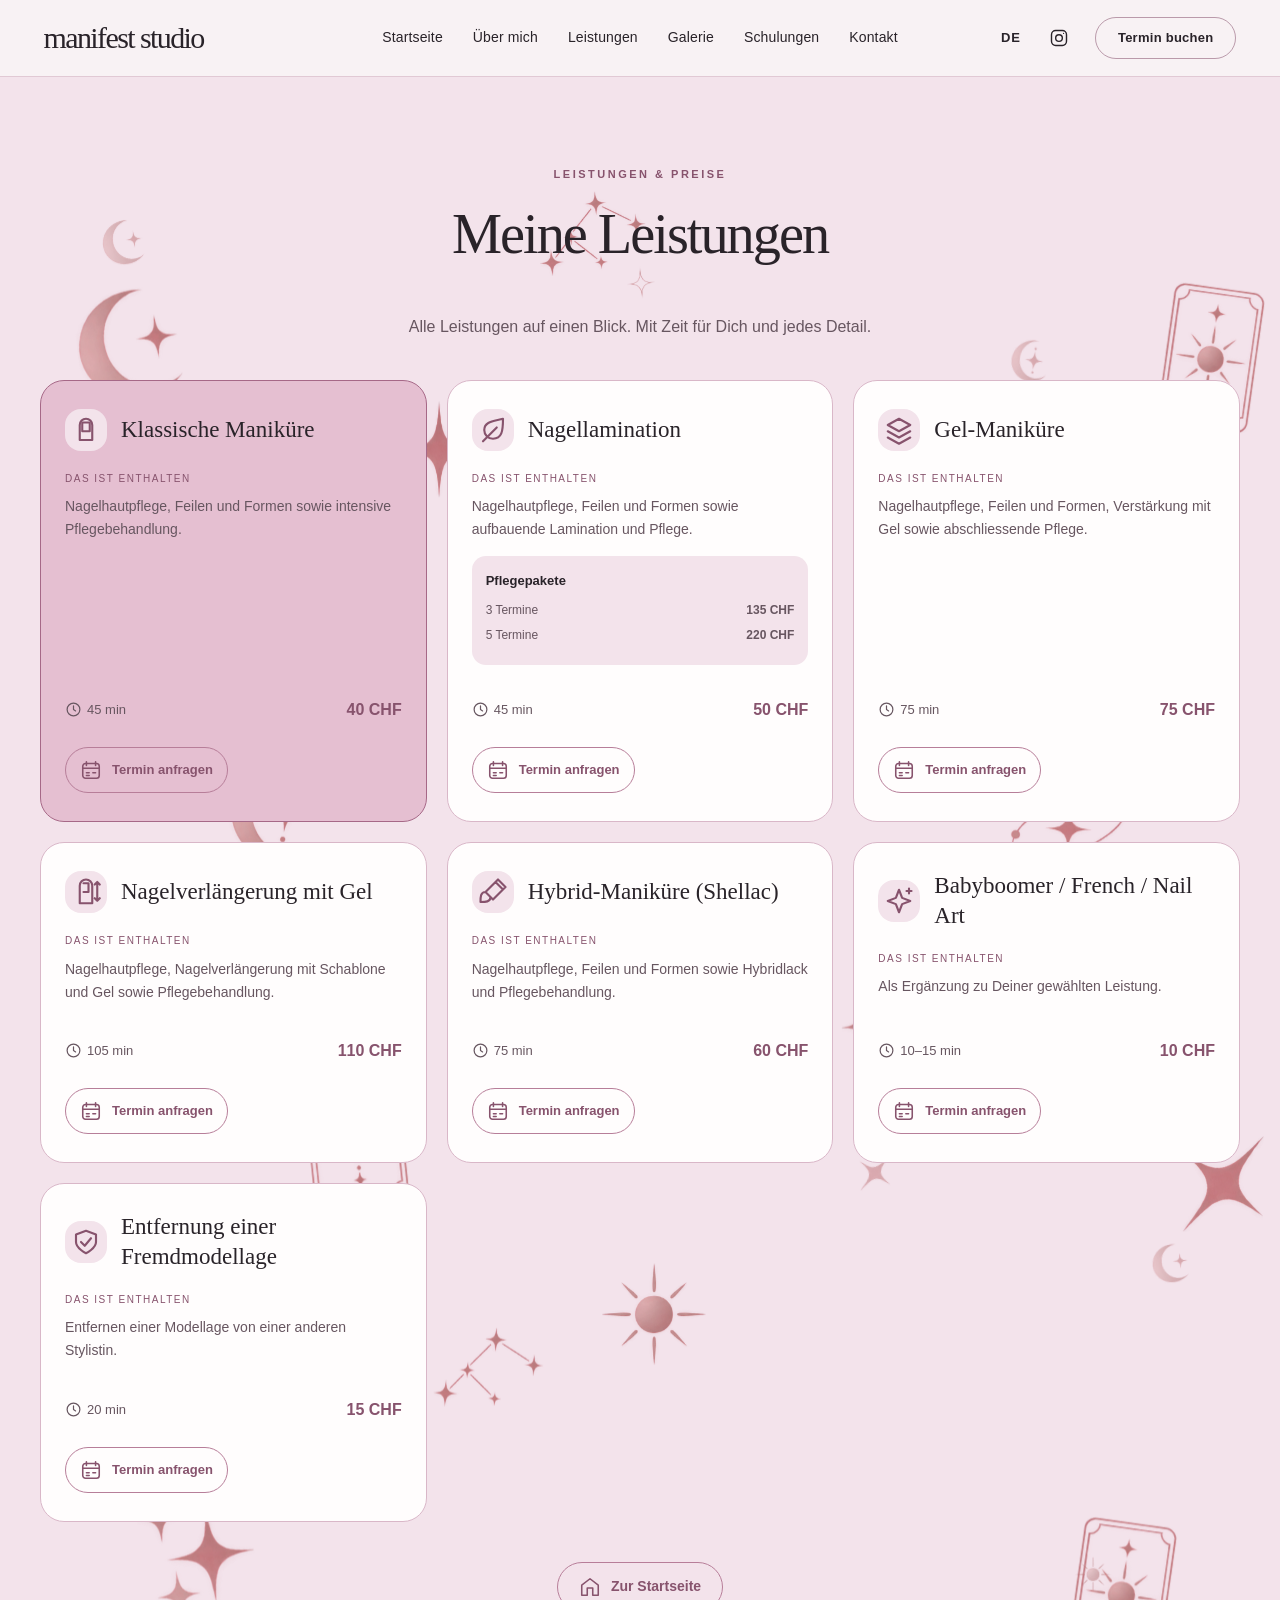
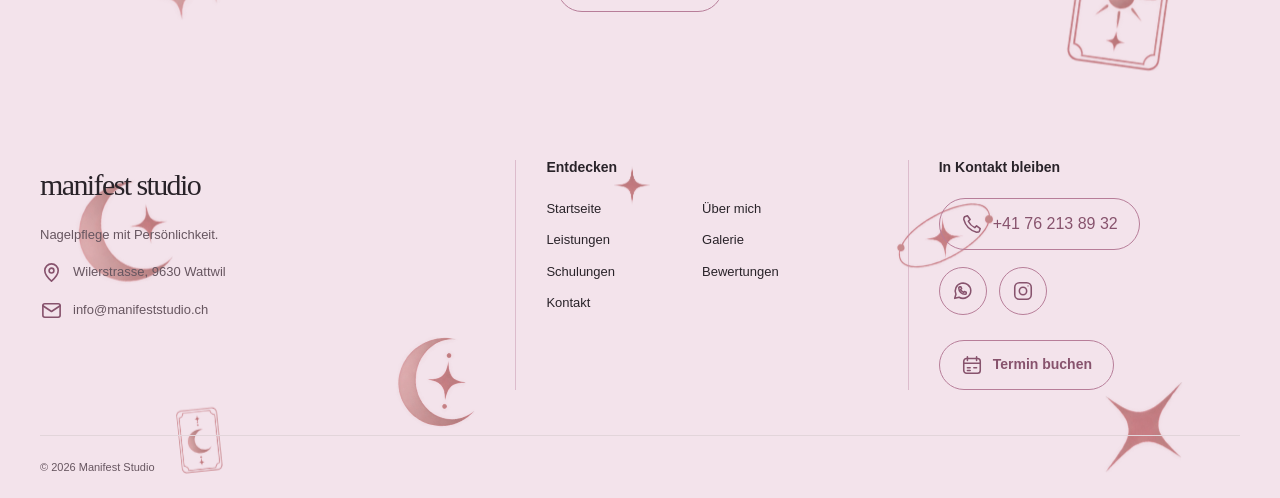
==== prices.html @ 4cd2bd15 "Add chat-style email button with dismissible bubble New round button under the call button opens a m" ====
<!doctype html>
<html lang="de">
  <head>
    <meta charset="utf-8" />
    <meta
      name="viewport"
      content="width=device-width, initial-scale=1"
    />
    <title>Manifest Studio — Nails</title>
    <meta
      name="description"
      content="Maniküre und Nagelpflege bei Karolina in Wattwil."
    />
    <link
      rel="icon"
      href="favicon.svg"
      type="image/svg+xml"
    />
    <link
      rel="stylesheet"
      href="style.css?v=20261013-1530"
    />
    <script
      src="translations.js?v=20261013-1530"
      defer
    ></script>
    <script
      src="studio-config.js"
      defer
    ></script>
    <script
      src="content.js?v=20261013-1530"
      defer
    ></script>
  </head>
  <body data-page="prices">
    <a
      class="skip"
      href="#main"
      data-t="skip"
    ></a>
    <header class="header">
      <div class="navbar">
        <a
          class="brand"
          href="index.html"
          aria-label="Manifest Studio"
          >manifest studio</a
        >
        <nav
          id="main-nav"
          class="main-nav"
          aria-label="Navigation"
        >
          <a
            href="index.html#home"
            data-t="navHome"
          ></a
          ><a
            href="index.html#about"
            data-t="navAbout"
          ></a
          ><a
            href="index.html#services"
            data-t="navServices"
          ></a
          ><a
            href="index.html#gallery"
            data-t="navGallery"
          ></a
          ><a
            href="index.html#training"
            data-t="navTraining"
          ></a
          ><a
            href="index.html#contact"
            data-t="navContact"
          ></a>
          <div class="mobile-nav-actions">
            <a
              class="action"
              href="https://www.instagram.com/manifest.studio.ch/"
              target="_blank"
              rel="noopener"
              ><svg
                class="icon"
                aria-hidden="true"
              >
                <use href="icons.svg#instagram"></use></svg
              ><span data-t="followInstagram"></span></a
            ><a
              class="action"
              href="index.html#contact"
              ><svg
                class="icon"
                aria-hidden="true"
              >
                <use href="icons.svg#calendar"></use></svg
              ><span data-t="book"></span
            ></a>
          </div>
        </nav>
        <div class="header-tools">
          <div class="language-picker">
            <button
              class="language-toggle icon-button"
              type="button"
              aria-label="Language"
              aria-expanded="false"
              aria-controls="language-options"
            >
              DE
            </button>
            <div
              class="language-options"
              id="language-options"
              hidden
            >
              <button
                type="button"
                data-lang="de"
                lang="de"
                aria-pressed="false"
              >
                Deutsch</button
              ><button
                type="button"
                data-lang="pl"
                lang="pl"
                aria-pressed="false"
              >
                Polski</button
              ><button
                type="button"
                data-lang="en"
                lang="en"
                aria-pressed="false"
              >
                English</button
              ><button
                type="button"
                data-lang="ru"
                lang="ru"
                aria-pressed="false"
              >
                Русский</button
              ><button
                type="button"
                data-lang="uk"
                lang="uk"
                aria-pressed="false"
              >
                Українська
              </button>
            </div>
          </div>
          <a
            class="action follow-header"
            href="https://www.instagram.com/manifest.studio.ch/"
            target="_blank"
            rel="noopener"
            data-label="followInstagram"
            ><svg
              class="icon"
              aria-hidden="true"
            >
              <use href="icons.svg#instagram"></use></svg
            ><span data-t="followInstagram"></span></a
          ><a
            class="action nav-book"
            href="index.html#contact"
            data-label="book"
            ><svg
              class="icon"
              aria-hidden="true"
            >
              <use href="icons.svg#calendar"></use></svg
            ><span data-t="book"></span></a
          ><button
            class="menu-toggle icon-button"
            type="button"
            aria-expanded="false"
            aria-controls="main-nav"
            data-label="menu"
          >
            <svg
              class="icon"
              aria-hidden="true"
            >
              <use href="icons.svg#menu"></use>
            </svg>
          </button>
        </div>
      </div>
    </header>
    <main id="main">
      <section class="section price-page">

        <div class="fx-layer site-fx price-global-fx" aria-hidden="true" data-parallax>
          <span class="fx" style="--x:8%;--y:8%;--w:46;--r:-7deg;--mx:8%;--my:8%;--mw:30;" data-speed=".03"><img src="images/fx/fx-05.png" width="308" height="340" alt="" loading="lazy" /></span>
          <span class="fx" style="--x:79%;--y:17%;--w:42;--r:8deg;--mx:79%;--my:17%;--mw:28;" data-speed="-.03"><img src="images/fx/fx-12.png" width="301" height="340" alt="" loading="lazy" /></span>
          <span class="fx" style="--x:22%;--y:30%;--w:34;--r:0deg;--mx:15%;--my:30%;--mw:24;" data-speed=".025"><img src="images/fx/fx-01.png" width="299" height="340" alt="" loading="lazy" /></span>
          <span class="fx" style="--x:88%;--y:42%;--w:48;--r:-8deg;--mx:82%;--my:42%;--mw:30;" data-speed="-.03"><img src="images/fx/fx-04.png" width="296" height="340" alt="" loading="lazy" /></span>
          <span class="fx" style="--x:11%;--y:55%;--w:78;--r:2deg;--mx:8%;--my:55%;--mw:42;" data-speed=".025"><img src="images/fx/fx-08.png" width="340" height="209" alt="" loading="lazy" /></span>
          <span class="fx" style="--x:67%;--y:67%;--w:38;--r:9deg;--mx:68%;--my:67%;--mw:26;" data-speed="-.025"><img src="images/fx/fx-02.png" width="284" height="340" alt="" loading="lazy" /></span>
          <span class="fx" style="--x:30%;--y:80%;--w:44;--r:-6deg;--mx:18%;--my:80%;--mw:28;" data-speed=".03"><img src="images/fx/fx-09.png" width="219" height="340" alt="" loading="lazy" /></span>
          <span class="fx" style="--x:84%;--y:92%;--w:40;--r:0deg;--mx:79%;--my:92%;--mw:27;" data-speed="-.03"><img src="images/fx/fx-06.png" width="340" height="335" alt="" loading="lazy" /></span>
          <span class="fx" style="--x:49%;--y:11%;--w:32;--r:-5deg;--mx:45%;--my:11%;--mw:23;" data-speed=".025"><img src="images/fx/fx-03.png" width="301" height="340" alt="" loading="lazy" /></span>
          <span class="fx" style="--x:14%;--y:23%;--w:42;--r:10deg;--mx:10%;--my:23%;--mw:28;" data-speed="-.026"><img src="images/fx/fx-10.png" width="220" height="340" alt="" loading="lazy" /></span>
          <span class="fx" style="--x:73%;--y:36%;--w:38;--r:0deg;--mx:74%;--my:36%;--mw:26;" data-speed=".028"><img src="images/fx/fx-01.png" width="299" height="340" alt="" loading="lazy" /></span>
          <span class="fx" style="--x:48%;--y:21%;--w:34;--r:7deg;--mx:45%;--my:21%;--mw:24;" data-speed=".04"><img src="images/fx/fx-03.png" width="301" height="340" alt="" loading="lazy" /></span>
          <span class="fx" style="--x:6%;--y:34%;--w:44;--r:-8deg;--mx:7%;--my:34%;--mw:28;" data-speed="-.043"><img src="images/fx/fx-09.png" width="219" height="340" alt="" loading="lazy" /></span>
          <span class="fx" style="--x:58%;--y:49%;--w:38;--r:10deg;--mx:57%;--my:49%;--mw:26;" data-speed=".042"><img src="images/fx/fx-02.png" width="284" height="340" alt="" loading="lazy" /></span>
          <span class="fx" style="--x:90%;--y:73%;--w:40;--r:-5deg;--mx:81%;--my:73%;--mw:27;" data-speed="-.041"><img src="images/fx/fx-05.png" width="308" height="340" alt="" loading="lazy" /></span>
          <span class="fx fx-large" style="--x:6%;--y:12%;--w:106;--r:-7deg;--mx:6%;--my:12%;--mw:66;" data-speed=".04"><img src="images/fx/fx-05.png" width="308" height="340" alt="" loading="lazy" /></span>
          <span class="fx fx-large" style="--x:78%;--y:24%;--w:118;--r:5deg;--mx:76%;--my:24%;--mw:72;" data-speed="-.04"><img src="images/fx/fx-08.png" width="340" height="209" alt="" loading="lazy" /></span>
          <span class="fx fx-large" style="--x:18%;--y:41%;--w:96;--r:9deg;--mx:15%;--my:41%;--mw:60;" data-speed=".038"><img src="images/fx/fx-12.png" width="301" height="340" alt="" loading="lazy" /></span>
          <span class="fx fx-large" style="--x:66%;--y:58%;--w:104;--r:-6deg;--mx:64%;--my:58%;--mw:64;" data-speed="-.042"><img src="images/fx/fx-04.png" width="296" height="340" alt="" loading="lazy" /></span>
          <span class="fx fx-large" style="--x:34%;--y:76%;--w:112;--r:3deg;--mx:30%;--my:76%;--mw:68;" data-speed=".04"><img src="images/fx/fx-07.png" width="340" height="256" alt="" loading="lazy" /></span>
          <span class="fx fx-large" style="--x:84%;--y:90%;--w:98;--r:8deg;--mx:78%;--my:90%;--mw:60;" data-speed="-.038"><img src="images/fx/fx-10.png" width="220" height="340" alt="" loading="lazy" /></span>

          <span class="fx fx-large" style="--x:42%;--y:6%;--w:112;--r:-4deg;--mx:40%;--my:6%;--mw:68;" data-speed=".041"><img src="images/fx/fx-07.png" width="340" height="256" alt="" loading="lazy" /></span>
          <span class="fx fx-large" style="--x:91%;--y:14%;--w:96;--r:8deg;--mx:82%;--my:14%;--mw:58;" data-speed="-.039"><img src="images/fx/fx-10.png" width="220" height="340" alt="" loading="lazy" /></span>
          <span class="fx fx-large" style="--x:31%;--y:19%;--w:88;--r:0deg;--mx:26%;--my:19%;--mw:54;" data-speed=".037"><img src="images/fx/fx-01.png" width="299" height="340" alt="" loading="lazy" /></span>
          <span class="fx fx-large" style="--x:8%;--y:27%;--w:116;--r:-9deg;--mx:7%;--my:27%;--mw:70;" data-speed="-.043"><img src="images/fx/fx-12.png" width="301" height="340" alt="" loading="lazy" /></span>
          <span class="fx fx-large" style="--x:53%;--y:33%;--w:102;--r:7deg;--mx:50%;--my:33%;--mw:62;" data-speed=".04"><img src="images/fx/fx-05.png" width="308" height="340" alt="" loading="lazy" /></span>
          <span class="fx fx-large" style="--x:79%;--y:45%;--w:124;--r:2deg;--mx:75%;--my:45%;--mw:74;" data-speed="-.038"><img src="images/fx/fx-08.png" width="340" height="209" alt="" loading="lazy" /></span>
          <span class="fx fx-large" style="--x:24%;--y:59%;--w:100;--r:-6deg;--mx:20%;--my:59%;--mw:60;" data-speed=".042"><img src="images/fx/fx-09.png" width="219" height="340" alt="" loading="lazy" /></span>
          <span class="fx fx-large" style="--x:92%;--y:66%;--w:94;--r:10deg;--mx:82%;--my:66%;--mw:58;" data-speed="-.041"><img src="images/fx/fx-02.png" width="284" height="340" alt="" loading="lazy" /></span>
          <span class="fx fx-large" style="--x:47%;--y:72%;--w:108;--r:0deg;--mx:44%;--my:72%;--mw:64;" data-speed=".039"><img src="images/fx/fx-06.png" width="340" height="335" alt="" loading="lazy" /></span>
          <span class="fx fx-large" style="--x:11%;--y:88%;--w:118;--r:-7deg;--mx:9%;--my:88%;--mw:70;" data-speed="-.04"><img src="images/fx/fx-04.png" width="296" height="340" alt="" loading="lazy" /></span>
        </div>
        <div class="section-heading">
          <p
            class="eyebrow"
            data-t="servicesLabel"
          ></p>
          <h1 data-t="servicesTitle"></h1>
          <p data-t="pricesIntro"></p>
        </div>
        <div class="service-grid detailed">
          <article
            class="service-card featured"
            id="classic"
          >
            <div class="card-heading">
              <span class="icon-badge"
                ><svg
                  class="icon"
                  aria-hidden="true"
                  focusable="false"
                >
                  <use href="icons.svg#nail"></use></svg
              ></span>
              <h3 data-t="classicName"></h3>
            </div>
            <p
              class="detail-label"
              data-t="included"
            ></p>
            <p
              class="service-description"
              data-t="classicDesc"
            ></p>
            <div class="service-meta">
              <span
                ><svg
                  class="icon"
                  aria-hidden="true"
                  focusable="false"
                >
                  <use href="icons.svg#clock"></use></svg
                >45 min</span
              ><strong>40 CHF</strong>
            </div>
            <button
              type="button"
              class="action card-action"
              data-book
            >
              <svg
                class="icon"
                aria-hidden="true"
                focusable="false"
              >
                <use href="icons.svg#calendar"></use></svg
              ><span data-t="serviceBook"></span>
            </button>
          </article>
          <article
            class="service-card"
            id="lamination"
          >
            <div class="card-heading">
              <span class="icon-badge"
                ><svg
                  class="icon"
                  aria-hidden="true"
                  focusable="false"
                >
                  <use href="icons.svg#leaf"></use></svg
              ></span>
              <h3 data-t="laminationName"></h3>
            </div>
            <p
              class="detail-label"
              data-t="included"
            ></p>
            <p
              class="service-description"
              data-t="laminationDesc"
            ></p>
            <div class="packages">
              <h4 data-t="packages"></h4>
              <p><span data-t="pack3"></span><strong>135 CHF</strong></p>
              <p><span data-t="pack5"></span><strong>220 CHF</strong></p>
            </div>
            <div class="service-meta">
              <span
                ><svg
                  class="icon"
                  aria-hidden="true"
                  focusable="false"
                >
                  <use href="icons.svg#clock"></use></svg
                >45 min</span
              ><strong>50 CHF</strong>
            </div>
            <button
              type="button"
              class="action card-action"
              data-book
            >
              <svg
                class="icon"
                aria-hidden="true"
                focusable="false"
              >
                <use href="icons.svg#calendar"></use></svg
              ><span data-t="serviceBook"></span>
            </button>
          </article>
          <article
            class="service-card"
            id="gel"
          >
            <div class="card-heading">
              <span class="icon-badge"
                ><svg
                  class="icon"
                  aria-hidden="true"
                  focusable="false"
                >
                  <use href="icons.svg#layers"></use></svg
              ></span>
              <h3 data-t="gelName"></h3>
            </div>
            <p
              class="detail-label"
              data-t="included"
            ></p>
            <p
              class="service-description"
              data-t="gelDesc"
            ></p>
            <div class="service-meta">
              <span
                ><svg
                  class="icon"
                  aria-hidden="true"
                  focusable="false"
                >
                  <use href="icons.svg#clock"></use></svg
                >75 min</span
              ><strong>75 CHF</strong>
            </div>
            <button
              type="button"
              class="action card-action"
              data-book
            >
              <svg
                class="icon"
                aria-hidden="true"
                focusable="false"
              >
                <use href="icons.svg#calendar"></use></svg
              ><span data-t="serviceBook"></span>
            </button>
          </article>
          <article
            class="service-card"
            id="extensions"
          >
            <div class="card-heading">
              <span class="icon-badge"
                ><svg
                  class="icon"
                  aria-hidden="true"
                  focusable="false"
                >
                  <use href="icons.svg#length"></use></svg
              ></span>
              <h3 data-t="extensionsName"></h3>
            </div>
            <p
              class="detail-label"
              data-t="included"
            ></p>
            <p
              class="service-description"
              data-t="extensionsDesc"
            ></p>
            <div class="service-meta">
              <span
                ><svg
                  class="icon"
                  aria-hidden="true"
                  focusable="false"
                >
                  <use href="icons.svg#clock"></use></svg
                >105 min</span
              ><strong>110 CHF</strong>
            </div>
            <button
              type="button"
              class="action card-action"
              data-book
            >
              <svg
                class="icon"
                aria-hidden="true"
                focusable="false"
              >
                <use href="icons.svg#calendar"></use></svg
              ><span data-t="serviceBook"></span>
            </button>
          </article>
          <article
            class="service-card"
            id="hybrid"
          >
            <div class="card-heading">
              <span class="icon-badge"
                ><svg
                  class="icon"
                  aria-hidden="true"
                  focusable="false"
                >
                  <use href="icons.svg#brush"></use></svg
              ></span>
              <h3 data-t="hybridName"></h3>
            </div>
            <p
              class="detail-label"
              data-t="included"
            ></p>
            <p
              class="service-description"
              data-t="hybridDesc"
            ></p>
            <div class="service-meta">
              <span
                ><svg
                  class="icon"
                  aria-hidden="true"
                  focusable="false"
                >
                  <use href="icons.svg#clock"></use></svg
                >75 min</span
              ><strong>60 CHF</strong>
            </div>
            <button
              type="button"
              class="action card-action"
              data-book
            >
              <svg
                class="icon"
                aria-hidden="true"
                focusable="false"
              >
                <use href="icons.svg#calendar"></use></svg
              ><span data-t="serviceBook"></span>
            </button>
          </article>
          <article
            class="service-card"
            id="art"
          >
            <div class="card-heading">
              <span class="icon-badge"
                ><svg
                  class="icon"
                  aria-hidden="true"
                  focusable="false"
                >
                  <use href="icons.svg#sparkles"></use></svg
              ></span>
              <h3 data-t="artName"></h3>
            </div>
            <p
              class="detail-label"
              data-t="included"
            ></p>
            <p
              class="service-description"
              data-t="artDesc"
            ></p>
            <div class="service-meta">
              <span
                ><svg
                  class="icon"
                  aria-hidden="true"
                  focusable="false"
                >
                  <use href="icons.svg#clock"></use></svg
                >10–15 min</span
              ><strong>10 CHF</strong>
            </div>
            <button
              type="button"
              class="action card-action"
              data-book
            >
              <svg
                class="icon"
                aria-hidden="true"
                focusable="false"
              >
                <use href="icons.svg#calendar"></use></svg
              ><span data-t="serviceBook"></span>
            </button>
          </article>
          <article
            class="service-card"
            id="removal"
          >
            <div class="card-heading">
              <span class="icon-badge"
                ><svg
                  class="icon"
                  aria-hidden="true"
                  focusable="false"
                >
                  <use href="icons.svg#shield"></use></svg
              ></span>
              <h3 data-t="removalName"></h3>
            </div>
            <p
              class="detail-label"
              data-t="included"
            ></p>
            <p
              class="service-description"
              data-t="removalDesc"
            ></p>
            <div class="service-meta">
              <span
                ><svg
                  class="icon"
                  aria-hidden="true"
                  focusable="false"
                >
                  <use href="icons.svg#clock"></use></svg
                >20 min</span
              ><strong>15 CHF</strong>
            </div>
            <button
              type="button"
              class="action card-action"
              data-book
            >
              <svg
                class="icon"
                aria-hidden="true"
                focusable="false"
              >
                <use href="icons.svg#calendar"></use></svg
              ><span data-t="serviceBook"></span>
            </button>
          </article>
        </div>
        <div class="section-action">
          <a
            href="index.html"
            class="action"
            ><svg
              class="icon"
              aria-hidden="true"
              focusable="false"
            >
              <use href="icons.svg#home"></use></svg
            ><span data-t="backHome"></span
          ></a>
        </div>
      </section>
    </main>
    <footer class="footer">

      <div class="fx-layer footer-global-fx" aria-hidden="true" data-parallax>
        <span class="fx fx-large" style="--x:6%;--y:18%;--w:104;--r:-8deg;--mx:7%;--my:18%;--mw:62;" data-speed=".038"><img src="images/fx/fx-05.png" width="308" height="340" alt="" loading="lazy" /></span>
        <span class="fx fx-large" style="--x:31%;--y:62%;--w:90;--r:5deg;--mx:28%;--my:62%;--mw:56;" data-speed="-.04"><img src="images/fx/fx-12.png" width="301" height="340" alt="" loading="lazy" /></span>
        <span class="fx fx-large" style="--x:70%;--y:24%;--w:112;--r:-5deg;--mx:68%;--my:24%;--mw:68;" data-speed=".041"><img src="images/fx/fx-08.png" width="340" height="209" alt="" loading="lazy" /></span>
        <span class="fx fx-large" style="--x:86%;--y:72%;--w:96;--r:10deg;--mx:78%;--my:72%;--mw:58;" data-speed="-.039"><img src="images/fx/fx-02.png" width="284" height="340" alt="" loading="lazy" /></span>
        <span class="fx" style="--x:48%;--y:14%;--w:40;--r:0deg;--mx:46%;--my:14%;--mw:28;" data-speed=".036"><img src="images/fx/fx-01.png" width="299" height="340" alt="" loading="lazy" /></span>
        <span class="fx" style="--x:14%;--y:80%;--w:46;--r:-6deg;--mx:12%;--my:80%;--mw:30;" data-speed="-.037"><img src="images/fx/fx-09.png" width="219" height="340" alt="" loading="lazy" /></span>
      </div>
      <div class="footer-grid">
        <div class="footer-brand-block">
          <a
            class="brand"
            href="index.html"
            >manifest studio</a
          >
          <p data-t="footerNote"></p>
          <p class="footer-address">
            <svg
              class="icon"
              aria-hidden="true"
              focusable="false"
            >
              <use href="icons.svg#pin"></use></svg
            >Wilerstrasse, 9630 Wattwil
          </p>
          <p class="footer-address footer-email">
            <svg
              class="icon"
              aria-hidden="true"
              focusable="false"
            >
              <use href="icons.svg#mail"></use></svg
            ><a href="mailto:info@manifeststudio.ch">info@manifeststudio.ch</a>
          </p>
        </div>
        <div>
          <h2 data-t="footerNav"></h2>
          <nav
            class="footer-nav"
            aria-label="Footer"
          >
            <a
              href="index.html#home"
              data-t="navHome"
            ></a
            ><a
              href="index.html#about"
              data-t="navAbout"
            ></a
            ><a
              href="index.html#services"
              data-t="navServices"
            ></a
            ><a
              href="index.html#gallery"
              data-t="navGallery"
            ></a
            ><a
              href="index.html#training"
              data-t="navTraining"
            ></a
            ><a
              href="index.html#reviews"
              data-t="reviewsTitle"
            ></a
            ><a
              href="index.html#contact"
              data-t="navContact"
            ></a>
          </nav>
        </div>
        <div class="footer-connect">
          <h2 data-t="footerSocial"></h2>
          <span class="action phone-display"
            ><svg
              class="icon"
              aria-hidden="true"
              focusable="false"
            >
              <use href="icons.svg#phone"></use></svg
            ><span>+41 76 213 89 32</span></span
          >
          <div class="social-links">
            <a
              class="icon-button"
              href="https://wa.me/41762138932"
              target="_blank"
              rel="noopener"
              aria-label="WhatsApp"
              ><svg
                class="icon"
                aria-hidden="true"
                focusable="false"
              >
                <use href="icons.svg#whatsapp"></use></svg></a
            ><a
              class="icon-button"
              href="https://www.instagram.com/manifest.studio.ch/"
              target="_blank"
              rel="noopener"
              aria-label="Instagram"
              ><svg
                class="icon"
                aria-hidden="true"
                focusable="false"
              >
                <use href="icons.svg#instagram"></use></svg
            ></a>
          </div>
          <button
            type="button"
            class="action"
            data-book
          >
            <svg
              class="icon"
              aria-hidden="true"
              focusable="false"
            >
              <use href="icons.svg#calendar"></use></svg
            ><span data-t="book"></span>
          </button>
        </div>
      </div>
      <div class="footer-bottom">© <span id="year"></span> Manifest Studio</div>
    </footer>
    <div class="scroll-tools">
      <div class="scroll-tools-row">
        <div class="scroll-progress" aria-hidden="true"><span class="scroll-progress-fill"></span></div>
        <button class="to-top" type="button" data-label="toTop">
          <svg viewBox="0 0 24 24" aria-hidden="true" focusable="false"><path d="M12 19V5M5 12l7-7 7 7" /></svg>
        </button>
      </div>
      <a class="call-cta" href="tel:+41762138932" data-label="callNow">
        <svg viewBox="0 0 24 24" aria-hidden="true" focusable="false"><path d="M22 16.92v3a2 2 0 0 1-2.18 2 19.79 19.79 0 0 1-8.63-3.07 19.5 19.5 0 0 1-6-6 19.79 19.79 0 0 1-3.07-8.67A2 2 0 0 1 4.11 2h3a2 2 0 0 1 2 1.72 12.84 12.84 0 0 0 .7 2.81 2 2 0 0 1-.45 2.11L8.09 9.91a16 16 0 0 0 6 6l1.27-1.27a2 2 0 0 1 2.11-.45 12.84 12.84 0 0 0 2.81.7A2 2 0 0 1 22 16.92z" /></svg>
      </a>
      <div class="chat-cta">
        <div class="chat-bubble" id="chat-bubble">
          <a class="chat-bubble-text" href="mailto:info@manifeststudio.ch" data-t="chatHelp"></a>
          <button class="chat-bubble-close" type="button" data-label="close">
            <svg viewBox="0 0 24 24" aria-hidden="true" focusable="false"><path d="M6 6l12 12M18 6 6 18" /></svg>
          </button>
        </div>
        <a class="call-cta" href="mailto:info@manifeststudio.ch" data-label="chatLabel">
          <svg viewBox="0 0 24 24" aria-hidden="true" focusable="false"><path d="M20 15a3 3 0 0 1-3 3H9l-5 3V6a3 3 0 0 1 3-3h10a3 3 0 0 1 3 3Z" /><path d="M8 8h8M8 12h5" /></svg>
        </a>
      </div>
    </div>
    <dialog
      class="booking-dialog"
      id="booking-dialog"
      aria-labelledby="booking-title"
      aria-describedby="booking-description"
    >
      <button
        class="icon-button dialog-close"
        type="button"
        data-close
        data-label="close"
      >
        <svg
          class="icon"
          aria-hidden="true"
          focusable="false"
        >
          <use href="icons.svg#close"></use>
        </svg></button
      ><span class="icon-badge"
        ><svg
          class="icon"
          aria-hidden="true"
          focusable="false"
        >
          <use href="icons.svg#calendar"></use></svg
      ></span>
      <h2
        id="booking-title"
        data-t="dialogTitle"
      ></h2>
      <p
        id="booking-description"
        data-t="dialogText"
      ></p>
      <div class="booking-options">
        <a
          href="https://wa.me/41762138932"
          class="action"
          target="_blank"
          rel="noopener"
          ><svg
            class="icon"
            aria-hidden="true"
            focusable="false"
          >
            <use href="icons.svg#whatsapp"></use></svg
          ><span data-t="whatsapp"></span></a
        ><a
          href="sms:+41762138932"
          class="action"
          ><svg
            class="icon"
            aria-hidden="true"
            focusable="false"
          >
            <use href="icons.svg#message"></use></svg
          ><span data-t="sms"></span></a
        ><a
          href="tel:+41762138932"
          class="action"
          ><svg
            class="icon"
            aria-hidden="true"
            focusable="false"
          >
            <use href="icons.svg#phone"></use></svg
          ><span data-t="call"></span
        ></a>
      </div>
    </dialog>
  </body>
</html>
---- style.css ----
/* Palette and shared typography */
:root {
  --pink: #f3e3eb;
  --pink-deep: #d3a2b8;
  --pink-dark: #87536d;
  --pink-hover: #dfb9ca;
  --white: #fffdfd;
  --green: #aec783;
  --green-light: #e8efdd;
  --green-dark: #3e5536;
  --ink: #292329;
  --muted: #675660;
  --line: #d9b7c8;
  --radius: 24px;
}
* {
  box-sizing: border-box;
}
html {
  scroll-behavior: smooth;
  scroll-padding-top: var(--header-height, 180px);
}
body {
  margin: 0;
  background: var(--white);
  color: var(--ink);
  font-family: Arial, Helvetica, sans-serif;
  line-height: 1.65;
}
a {
  color: inherit;
  text-decoration: none;
}
button {
  font: inherit;
  cursor: pointer;
}
img {
  display: block;
  width: 100%;
  object-fit: cover;
}
h1,
h2,
h3,
p {
  margin-top: 0;
}
h1,
h2 {
  font-family: Georgia, serif;
  font-weight: 400;
  line-height: 1.13;
}
h1 {
  font-size: clamp(38px, 4.4vw, 68px);
  letter-spacing: -2px;
}
h2 {
  font-size: clamp(34px, 3.3vw, 48px);
  letter-spacing: -1.3px;
}
h3 {
  font-size: 20px;
  line-height: 1.3;
}
p {
  color: var(--muted);
}
.icon {
  width: 23px;
  height: 23px;
  flex: 0 0 23px;
  fill: none;
  stroke: currentColor;
  stroke-width: 1.7;
  stroke-linecap: round;
  stroke-linejoin: round;
}
:focus-visible {
  outline: 3px solid var(--pink-dark);
  outline-offset: 5px;
}
.skip {
  position: fixed;
  top: -100px;
  left: 20px;
  z-index: 20;
  background: white;
  padding: 12px;
}
.skip:focus {
  top: 10px;
}
.footer-nav a:hover {
  color: var(--pink-dark);
  text-decoration: underline;
  text-underline-offset: 6px;
}
/* Shared interactive controls */
.action,
.icon-button {
  display: inline-flex;
  align-items: center;
  justify-content: center;
  gap: 10px;
  border: 1px solid #b77e99;
  border-radius: 999px;
  padding: 13px 21px;
  background: transparent;
  color: var(--pink-dark);
  font-weight: 600;
  font-size: 14px;
  line-height: 1.5;
  vertical-align: middle;
  transition:
    transform 0.2s,
    background 0.2s;
}
.action:hover,
.icon-button:hover {
  transform: scale(1.025);
  background: #fff8fb;
}
.action:active,
.icon-button:active {
  transform: scale(0.99);
}
.action.secondary,
.follow-header {
  background: transparent;
  border-color: #b77e99;
}
.action.secondary:hover,
.follow-header:hover {
  background: #f8edf2;
}
.icon-button {
  width: 48px;
  height: 48px;
  padding: 0;
}
.phone-link {
  display: inline-flex;
  align-items: center;
  gap: 10px;
  font-family: Arial, Helvetica, sans-serif;
  font-size: 17px;
  font-weight: 500;
  letter-spacing: 0.2px;
  border-radius: 10px;
  padding: 7px 9px;
  margin-left: -9px;
  transition:
    background 0.2s,
    color 0.2s,
    box-shadow 0.2s;
}
.phone-link .icon {
  color: var(--pink-dark);
}
.phone-link:hover {
  color: var(--pink-dark);
}
.action .icon,
.icon-button .icon,
.phone-link .icon,
.icon-badge .icon,
.location-tag .icon,
.footer-address .icon {
  color: var(--pink-dark);
}
.action > span {
  display: block;
  line-height: 1.5;
}
.action .icon,
.icon-button .icon {
  width: 22px;
  height: 22px;
  flex-basis: 22px;
}
.icon-badge .icon {
  width: 30px;
  height: 30px;
  flex-basis: 30px;
}
/* Main page sections */
.section {
  padding: 88px max(40px, calc((100vw - 1240px) / 2));
}
.section-heading {
  text-align: center;
  max-width: 740px;
  margin: 0 auto 40px;
}
.section-heading h2 {
  margin-bottom: 20px;
}
.eyebrow {
  color: var(--pink-dark);
  font-size: 11px;
  font-weight: 600;
  text-transform: uppercase;
  letter-spacing: 2.5px;
  margin-bottom: 20px;
}
.section-action {
  text-align: center;
  margin-top: 40px;
}
.icon-badge {
  width: 52px;
  height: 52px;
  display: inline-flex;
  align-items: center;
  justify-content: center;
  background: var(--pink);
  color: var(--pink-dark);
  border-radius: 16px;
  margin-bottom: 22px;
}
.hero {
  padding: 46px max(24px, calc((100vw - 1240px) / 2)) 62px;
  display: grid;
  grid-template-columns: 1fr 1fr;
  gap: 7%;
  align-items: center;
  background: var(--pink);
}
.hero-photo {
  position: relative;
}
.hero-photo img {
  height: auto;
  aspect-ratio: 1;
  border-radius: 20px;
  object-position: center;
}
.photo-stamp {
  position: absolute;
  bottom: 20px;
  right: 20px;
  padding: 12px 22px;
  background: #fffefde8;
  border-radius: 4px;
  color: var(--ink);
  font-family: Georgia, serif;
  font-size: clamp(20px, 2.3vw, 34px);
  letter-spacing: -1.5px;
}
.hero-copy h1 em {
  display: block;
  font-weight: 400;
  color: var(--pink-dark);
  margin-top: 15px;
  font-size: 0.7em;
}
.hero-description {
  max-width: 430px;
  font-size: 17px;
}
.location-tag {
  display: flex;
  align-items: center;
  gap: 8px;
  color: var(--pink-dark);
}
.hero .action {
  margin-top: 14px;
}
.about {
  display: grid;
  grid-template-columns: 0.85fr 1.15fr;
  gap: 80px;
  align-items: center;
  background: var(--pink);
}
.owner-photo img {
  height: 580px;
  border-radius: var(--radius);
  object-position: center 35%;
}
.owner-copy p {
  font-size: 15px;
}
.signature {
  font-family: Georgia, serif;
  font-style: italic;
  color: var(--pink-dark);
  font-size: 30px;
}
.benefit-grid {
  display: grid;
  grid-template-columns: repeat(4, 1fr);
  gap: 35px;
}
.benefit-grid article {
  padding: 28px;
  background: var(--pink);
  border: 1px solid #b77e99;
  border-radius: var(--radius);
}
.benefit-grid p {
  font-size: 14px;
}
.services {
  background: var(--pink);
}
/* Service cards, shared by homepage and price page */
.service-grid {
  display: grid;
  grid-template-columns: repeat(4, minmax(0, 1fr));
  gap: 20px;
}
.service-card {
  display: flex;
  flex-direction: column;
  align-items: flex-start;
  padding: 28px 24px;
  border: 1px solid var(--line);
  border-radius: var(--radius);
  background: var(--white);
  scroll-margin-top: var(--header-height, 180px);
}
.service-card.featured {
  border-color: #a66887;
  background: #e5bfd1;
}
.service-card h3 {
  font-family: Georgia, serif;
  font-size: 26px;
  font-weight: 400;
}
.service-description {
  font-size: 14px;
}
.service-meta {
  margin-top: auto;
  padding-top: 20px;
  width: 100%;
  display: flex;
  justify-content: space-between;
  align-items: center;
  gap: 8px;
  font-size: 13px;
}
.service-meta > span {
  display: flex;
  align-items: center;
  gap: 5px;
  color: var(--muted);
}
.service-meta .icon {
  width: 17px;
  height: 17px;
  flex-basis: 17px;
}
.service-meta strong {
  color: var(--pink-dark);
  font-size: 16px;
  white-space: nowrap;
}
.card-action {
  margin-top: 24px;
  font-size: 13px;
  padding: 11px 14px;
}
.price-page {
  background: var(--pink);
}
.detailed {
  grid-template-columns: repeat(3, minmax(0, 1fr));
}
.detail-label {
  color: var(--pink-dark);
  text-transform: uppercase;
  letter-spacing: 1.5px;
  font-size: 10px;
  margin: 0 0 8px;
}
.packages {
  width: 100%;
  padding: 14px;
  border-radius: 14px;
  background: var(--pink);
  margin-bottom: 12px;
}
.packages h4 {
  margin: 0 0 10px;
  font-size: 13px;
}
.packages p {
  display: flex;
  justify-content: space-between;
  gap: 10px;
  font-size: 12px;
  margin-bottom: 5px;
}
.gallery-grid {
  display: grid;
  grid-template-columns: repeat(3, minmax(0, 1fr));
  gap: 16px;
}
.gallery-grid figure {
  margin: 0;
  overflow: hidden;
  border-radius: 20px;
}
.gallery-grid img {
  aspect-ratio: 1;
  height: 100%;
}
.gallery-brand {
  display: flex;
  align-items: center;
  justify-content: center;
  background: #c394ab;
  border-radius: 16px;
  aspect-ratio: 1;
}
.gallery-brand .brand {
  font-size: clamp(22px, 2.5vw, 36px);
}
.gallery .section-heading {
  display: grid;
  grid-template-columns: 1fr 1fr;
  max-width: none;
  text-align: left;
  column-gap: 60px;
  align-items: center;
}
.gallery .section-heading .eyebrow {
  grid-column: 1;
  margin-bottom: 12px;
}
.gallery .section-heading h2 {
  grid-column: 1;
  margin: 0;
}
.gallery .section-heading > p:last-child {
  grid-column: 2;
  grid-row: 1 / 3;
  max-width: 390px;
  justify-self: end;
  margin: 0;
}
.training {
  background: var(--pink);
  display: grid;
  grid-template-columns: 0.75fr 1.25fr;
  align-items: center;
  gap: 80px;
}
.training-mark {
  font-family: Georgia, serif;
  font-size: clamp(30px, 3.4vw, 52px);
  line-height: 1.2;
  text-align: center;
  color: var(--pink-dark);
  letter-spacing: -2px;
}
.training h3 {
  font-weight: 400;
}
.coming-soon {
  display: inline-flex;
  align-items: center;
  gap: 9px;
  color: var(--pink-dark);
  border: 1px solid #b77e99;
  border-radius: 30px;
  padding: 8px 16px;
  font-size: 13px;
}
.integration-placeholder {
  max-width: 650px;
  margin: auto;
}
.integration-placeholder iframe {
  display: block;
  width: 100%;
  height: 650px;
  border-radius: 20px;
  border: 2px solid #f7eff2;
  background: white;
}
.reviews {
  background: var(--pink);
}
.review-grid {
  display: block;
  columns: 3;
  column-gap: 20px;
}
.review-grid a {
  display: block;
  break-inside: avoid;
  margin-bottom: 20px;
  padding: 12px;
  background: white;
  border: 1px solid var(--line);
  border-radius: 18px;
  overflow: hidden;
}
.review-grid img {
  object-fit: contain;
  height: auto;
}
.contact-actions {
  display: flex;
  justify-content: center;
  flex-wrap: wrap;
  gap: 18px;
  margin-top: 30px;
}
.location-grid {
  display: grid;
  grid-template-columns: 1fr 1.15fr;
  gap: 60px;
  align-items: center;
  margin-top: 60px;
}
.location-copy {
  padding: 30px;
}
.directions {
  margin-top: 25px;
}
.google-map iframe {
  width: 100%;
  height: 350px;
  border: 2px solid var(--pink);
  border-radius: 20px;
  display: block;
}
/* Footer */
.footer {
  background: var(--pink);
  padding: 60px max(40px, calc((100vw - 1240px) / 2)) 22px;
}
.footer-grid {
  display: grid;
  grid-template-columns: 1.25fr 1fr 1fr;
  gap: 60px;
}
.footer h2 {
  font-family: Arial, sans-serif;
  font-size: 14px;
  font-weight: 600;
  letter-spacing: 0;
  margin-bottom: 22px;
}
.footer-brand-block > p {
  font-size: 13px;
  max-width: 270px;
  margin-top: 15px;
}
.footer-address {
  display: flex;
  align-items: center;
  gap: 8px;
}
.footer-nav {
  display: grid;
  grid-template-columns: 1fr 1fr;
  gap: 10px;
  font-size: 13px;
}
.social-links {
  display: flex;
  gap: 12px;
  margin: 17px 0 25px;
}
.footer-bottom {
  border-top: 1px solid #e2d5da;
  padding-top: 22px;
  margin-top: 45px;
  font-size: 11px;
  color: var(--muted);
}
.author {
  padding-top: 22px;
  margin-top: 45px;
  font-size: 11px;
  color: var(--muted);
  float:right;
}
/* Booking dialog */
.booking-dialog {
  border: 1px solid var(--pink-deep);
  border-radius: 28px;
  padding: 40px;
  width: min(480px, calc(100% - 32px));
  max-height: calc(100dvh - 40px);
  color: var(--ink);
  background: var(--white);
  box-shadow: 0 30px 90px #26302340;
}
.booking-dialog::backdrop {
  background: #27332388;
  backdrop-filter: blur(5px);
}
.booking-dialog h2 {
  font-size: 36px;
}
.booking-dialog > p {
  font-size: 15px;
}
.dialog-close {
  position: absolute;
  top: 18px;
  right: 18px;
  width: 36px;
  height: 36px;
  border-radius: 50%;
  box-shadow: none;
  background: var(--pink);
  border-color: var(--pink);
}
.booking-options {
  display: grid;
  gap: 16px;
  margin-top: 28px;
}
/* Tablet and mobile layouts */
@media (max-width: 1100px) {
  .hero {
    gap: 40px;
  }

  .about {
    gap: 45px;
  }
  .service-grid {
    grid-template-columns: repeat(2, minmax(0, 1fr));
  }
  .benefit-grid {
    grid-template-columns: repeat(2, 1fr);
  }
  .footer-grid {
    gap: 30px;
  }
}
@media (max-width: 760px) {
  .brand {
    font-size: 29px;
  }

  .hero {
    padding: 35px 20px 55px;
    grid-template-columns: 1fr;
    gap: 35px;
  }
  .hero-photo img {
    height: auto;
    aspect-ratio: 1/5;
    border-radius: 20px;
  }
  .hero-copy {
    padding: 0 7px;
  }
  h1 {
    font-size: 43px;
  }
  .section {
    padding: 60px 24px;
  }
  .about {
    grid-template-columns: 1fr;
    gap: 35px;
  }
  .owner-photo img {
    height: 460px;
  }
  .benefit-grid {
    grid-template-columns: 1fr;
    gap: 20px;
  }
  .benefit-grid h3 {
    font-size: 17px;
  }
  .benefit-grid article {
    padding: 28px;
    background: var(--pink);
    border: 1px solid #b77e99;
    border-radius: var(--radius);
  }
  .benefit-grid p {
    font-size: 13px;
  }
  .service-grid {
    grid-template-columns: 1fr;
  }
  .service-card {
    padding: 28px;
  }
  .photo-stamp {
    right: 14px;
    bottom: 14px;
    padding: 8px 15px;
  }
  .gallery .section-heading {
    display: block;
  }
  .gallery .section-heading > p:last-child {
    margin-top: 20px;
    max-width: none;
  }
  .gallery-brand {
    display: none;
  }
  .gallery-grid img {
    aspect-ratio: 3 / 4;
  }
  .gallery-grid {
    grid-template-columns: repeat(2, 1fr);
    gap: 12px;
  }
  .training {
    grid-template-columns: 1fr;
    gap: 20px;
  }
  .training-mark {
    font-size: 36px;
    text-align: left;
  }
  .review-grid {
    columns: 1;
  }
  .review-grid a {
    max-width: 270px;
    margin-inline: auto;
    margin-bottom: 18px;
    padding: 10px;
  }
  .integration-placeholder iframe {
    height: 550px;
  }
  .contact-actions {
    flex-direction: column;
    align-items: stretch;
  }
  .location-grid {
    grid-template-columns: 1fr;
    gap: 30px;
    margin-top: 35px;
  }
  .location-copy {
    padding: 0;
  }
  .footer {
    padding: 50px 24px 22px;
  }
  .footer-grid {
    grid-template-columns: 1fr;
    gap: 35px;
  }
  .footer-nav {
    max-width: 400px;
  }
  .booking-dialog {
    padding: 32px 25px;
  }
}
@media (prefers-reduced-motion: reduce) {
  html {
    scroll-behavior: auto;
  }
  *,
  *::before,
  *::after {
    transition: none !important;
  }
}

.location-copy .location-tag,
.location-copy .phone-link,
.footer-address,
.footer .phone-link {
  font-family: Arial, Helvetica, sans-serif;
  font-size: 16px;
  font-weight: 400;
  line-height: 1.6;
  letter-spacing: 0;
  color: var(--muted);
  padding: 0;
  margin: 0 0 12px;
  gap: 10px;
}
.location-copy .phone-link:hover,
.footer .phone-link:hover {
  color: var(--pink-dark);
}
.footer-email a {
  color: inherit;
}
.footer-email a:hover {
  color: var(--pink-dark);
}
.footer-grid > :not(:first-child) {
  border-left: 1px solid #c596ad80;
  padding-left: 30px;
}
@media (max-width: 760px) {
  .footer-grid > :not(:first-child) {
    border-left: 0;
    padding-left: 0;
    border-top: 1px solid #c596ad80;
    padding-top: 28px;
  }
}

/* Consistent card headings and contact controls. */
.about {
  border-top: 1px solid #c596ad80;
}
.card-heading {
  display: flex;
  align-items: center;
  gap: 14px;
  width: 100%;
  margin-bottom: 20px;
}
.card-heading .icon-badge {
  flex: 0 0 42px;
  width: 42px;
  height: 42px;
  margin: 0;
}
.card-heading h3 {
  min-width: 0;
  margin: 0;
  overflow-wrap: anywhere;
  font-size: 23px;
}
.benefit-grid .card-heading h3 {
  font-size: 19px;
}
.location-copy .address-action,
.location-copy .contact-phone {
  display: flex;
  width: fit-content;
  margin: 0 0 14px;
  font:
    400 16px/1.5 Arial,
    sans-serif;
  color: var(--pink-dark);
}
.phone-display {
  user-select: text;
  cursor: text;
  font:
    400 16px/1.5 Arial,
    sans-serif;
  white-space: nowrap;
}
.phone-display:hover {
  transform: none;
  background: transparent;
}
/* Photo viewer stays in the same tab and preserves the page position. */
.gallery-open {
  display: block;
  width: 100%;
  height: 100%;
  border: 0;
  padding: 0;
  background: transparent;
  cursor: zoom-in;
}
.gallery-dialog {
  width: min(940px, calc(100% - 24px));
  max-height: calc(100dvh - 24px);
  padding: 18px;
  border: 1px solid #bd829f;
  border-radius: 24px;
  background: var(--pink);
}
.gallery-dialog::backdrop {
  background: #38222dbb;
  backdrop-filter: blur(8px);
}
.gallery-toolbar {
  display: flex;
  align-items: center;
  justify-content: space-between;
  margin-bottom: 12px;
  color: var(--pink-dark);
}
.gallery-full {
  width: 100%;
  height: min(68dvh, 740px);
  /*object-fit: contain;*/
  border-radius: 20px;
}
.gallery-controls {
  display: flex;
  justify-content: space-between;
  gap: 14px;
  margin-top: 16px;
}
body:has(.gallery-dialog[open]) {
  overflow: hidden;
}
/* Scroll hero: the photo fills the screen and stays pinned while texts appear. */
.hero {
  display: block;
  height: 380vh;
  padding: 0;
  background: var(--pink);
}
.hero-sticky {
  position: sticky;
  top: 0;
  display: grid;
  grid-template-columns: 1fr;
  grid-template-rows: 1fr;
  height: 100vh;
  height: 100svh;
  padding: 0 clamp(20px, 2.2vw, 42px) 28px;
  box-sizing: border-box;
  overflow: hidden;
  background: var(--pink);
}
.hero-photo {
  position: relative;
  grid-area: 1 / 1;
  min-height: 0;
  overflow: hidden;
  border-radius: 0 0 30px 30px;
  background: #ead8df;
}
.hero-photo img {
  width: 100%;
  height: 100%;
  aspect-ratio: auto;
  border-radius: 0;
  object-fit: cover;
  object-position: center 35%;
  will-change: transform;
}
.hero-photo::after {
  position: absolute;
  inset: 0;
  content: '';
  pointer-events: none;
  background:
    linear-gradient(90deg, transparent 24%, rgba(36, 20, 29, 0.08) 50%, rgba(30, 17, 24, 0.6) 100%),
    linear-gradient(180deg, rgba(24, 12, 18, 0.4), transparent 26%, transparent 70%, rgba(30, 17, 24, 0.16));
}
.hero .photo-stamp {
  z-index: 4;
  right: auto;
  bottom: 25px;
  left: 26px;
  padding: 16px 30px 13px;
  border: 1px solid var(--rose-line);
  border-radius: 30px;
  background: rgba(46, 26, 36, 0.5);
  color: var(--rose-text);
  text-shadow: 0 1px 14px rgba(24, 12, 18, 0.35);
  backdrop-filter: blur(10px);
  -webkit-backdrop-filter: blur(10px);
}
.hero .photo-stamp::after {
  position: absolute;
  top: -9px;
  right: 22px;
  width: 18px;
  height: 20px;
  background: url('images/fx/fx-01.png') center / contain no-repeat;
  content: '';
}
.hero-copy {
  position: relative;
  z-index: 3;
  grid-area: 1 / 1;
  display: flex;
  flex-direction: column;
  align-items: flex-start;
  justify-content: center;
  justify-self: end;
  width: min(48%, 720px);
  min-width: 0;
  padding: calc(var(--header-h, 77px) + 2vh) clamp(30px, 5vw, 90px) 3vh 30px;
  color: #fffafc;
  text-shadow: 0 3px 28px rgba(24, 12, 18, 0.3);
}
.hero-copy .eyebrow {
  margin-bottom: clamp(18px, 3vh, 40px);
  color: var(--rose-text);
}
.hero-copy h1 {
  margin: 0;
  color: #fffafc;
  font-size: clamp(30px, min(4.6vw, 8vh), 84px);
  line-height: 1;
}
.hero-copy h1 > span {
  display: block;
}
.hero-copy h1 em {
  display: block;
  margin-top: clamp(14px, 2.5vh, 30px);
  color: var(--rose-text);
  font-size: 0.68em;
  font-style: italic;
  font-weight: 400;
  line-height: 1.08;
}
.hero-copy h1 em > span {
  display: inline-block;
}
.hero-copy h1 em > span::after {
  content: '.';
}
.hero-copy .hero-description {
  margin: clamp(18px, 3.5vh, 40px) 0 0;
  color: rgba(255, 250, 252, 0.86);
}
.hero-copy .location-tag {
  margin: 14px 0 0;
  color: var(--rose-text);
}
.hero .action {
  margin-top: clamp(16px, 3vh, 34px);
  color: #fffafc;
  border-color: rgba(255, 250, 252, 0.72);
  background: rgba(255, 255, 255, 0.08);
  backdrop-filter: blur(10px);
  -webkit-backdrop-filter: blur(10px);
}
.hero .action:hover {
  background: rgba(255, 255, 255, 0.2);
}
.hero-copy .location-tag .icon {
  color: var(--rose-text);
}
.hero .action .icon {
  color: #fffafc;
}

/* Reveal: each text fades in, un-blurs and slides up when its scroll point is reached. */
.reveal {
  opacity: 0;
  filter: blur(10px);
  transform: translateY(34px);
  transition:
    opacity 850ms cubic-bezier(0.16, 1, 0.3, 1),
    transform 950ms cubic-bezier(0.16, 1, 0.3, 1),
    filter 800ms ease;
}
.reveal.is-visible {
  opacity: 1;
  filter: blur(0);
  transform: translateY(0);
}
.hero .action.reveal {
  transition:
    opacity 850ms cubic-bezier(0.16, 1, 0.3, 1),
    transform 950ms cubic-bezier(0.16, 1, 0.3, 1),
    filter 800ms ease,
    background 0.2s;
}
.hero .action.reveal.is-visible:hover {
  transform: scale(1.025);
}

.scroll-hint {
  position: absolute;
  z-index: 5;
  right: clamp(46px, 4vw, 76px);
  bottom: 54px;
  display: flex;
  align-items: center;
  gap: 18px;
  color: #fffafc;
  font-size: 10px;
  font-weight: 600;
  letter-spacing: 0.18em;
  text-shadow: 0 2px 14px rgba(24, 12, 18, 0.5);
  text-transform: uppercase;
  transition: opacity 300ms ease;
}
.scroll-line {
  position: relative;
  flex: none;
  width: 72px;
  height: 2px;
  overflow: hidden;
  background: rgba(255, 250, 252, 0.32);
}
.scroll-line::after {
  position: absolute;
  inset: 0;
  content: '';
  background: #fffafc;
  animation: scroll-pulse 1.8s ease-in-out infinite;
}
.hero.is-started .scroll-hint {
  opacity: 0;
}
@keyframes scroll-pulse {
  0% {
    transform: translateX(-105%);
  }
  50%,
  100% {
    transform: translateX(105%);
  }
}

@media (max-width: 1180px) {
  .hero-copy {
    width: min(58%, 620px);
    padding-right: 4vw;
  }
}
@media (max-height: 720px) and (min-width: 761px) {
  .hero-copy .eyebrow {
    margin-bottom: 14px;
  }
}
@media (max-height: 480px) and (min-width: 761px) {
  .hero-copy .hero-description,
  .hero-copy .location-tag {
    display: none;
  }
}
@media (max-width: 760px) {
  .hero {
    height: 360vh;
  }
  .hero-sticky {
    height: 72svh;
    min-height: 560px;
    max-height: 680px;
    padding: 0 16px 20px;
  }
  .hero-photo,
  .hero-copy {
    border-radius: 0 0 18px 18px;
  }
  .hero-photo::after {
    background: linear-gradient(180deg, rgba(24, 12, 18, 0.4), transparent 24%);
  }
  .hero .photo-stamp {
    z-index: 4;
    top: auto;
    bottom: 14px;
    left: 14px;
    padding: 9px 18px 7px;
    border-radius: 18px;
    font-size: 20px;
  }
  .hero .photo-stamp::after {
    top: -8px;
    right: 14px;
    width: 15px;
    height: 17px;
  }
  .hero-photo > img {
    object-position: 12% 0%;
  }
  .hero-copy {
    width: 100%;
    justify-self: stretch;
    justify-content: flex-end;
    padding: 20px 25px 76px;
    background: linear-gradient(180deg, transparent 24%, rgba(29, 16, 23, 0.34) 54%, rgba(29, 16, 23, 0.64) 100%);
  }
  .hero-copy .eyebrow {
    margin-bottom: 12px;
    font-size: 9px;
  }
  .hero-copy h1 {
    font-size: clamp(34px, 10.5vw, 52px);
    line-height: 0.98;
  }
  .hero-copy h1 em {
    margin-top: 10px;
  }
  .hero-copy .hero-description {
    margin-top: 14px;
    font-size: 14px;
    line-height: 1.45;
  }
  .hero-copy .location-tag {
    margin-top: 8px;
  }
  .hero .action {
    margin-top: 14px;
  }
  .scroll-hint {
    display: none;
  }
}
@media (prefers-reduced-motion: reduce) {
  .hero {
    height: auto;
  }
  .hero-sticky {
    position: static;
  }
  .reveal {
    opacity: 1;
    filter: none;
    transform: none;
    transition: none;
  }
  .hero-photo img {
    transform: none !important;
  }
  .scroll-hint {
    display: none;
  }
}

/* Navigation: minimal. Transparent over the hero photo, frosted once you scroll past it. */
:root {
  --header-h: 77px;
  --rose-text: #e6b3b7;
  --rose-line: rgba(219, 165, 169, 0.8);
}
.brand {
  font-family: Georgia, serif;
  font-size: 30px;
  font-weight: 400;
  letter-spacing: -1.6px;
  white-space: nowrap;
}
.header {
  --nav-ink: var(--ink);
  --nav-hover: rgba(135, 83, 109, 0.09);
  --nav-line: rgba(135, 83, 109, 0.55);
  --nav-cta-bg: var(--pink-dark);
  --nav-cta-ink: #fffafc;
  position: sticky;
  top: 0;
  z-index: 10;
  background: rgba(247, 239, 242, 0.82);
  backdrop-filter: blur(20px) saturate(140%);
  -webkit-backdrop-filter: blur(20px) saturate(140%);
  border-bottom: 1px solid #c596ad70;
  transition:
    background-color 350ms ease,
    border-color 350ms ease;
}
.header-overlay {
  margin-bottom: calc(var(--header-h) * -1);
}
.header-overlay:not(.is-solid):not(.menu-open) {
  --nav-ink: #fffafc;
  --nav-hover: rgba(255, 250, 252, 0.16);
  --nav-line: rgba(255, 250, 252, 0.7);
  --nav-cta-bg: #fffafc;
  --nav-cta-ink: var(--pink-dark);
  background: transparent;
  border-bottom-color: transparent;
  backdrop-filter: none;
  -webkit-backdrop-filter: none;
}
.header-overlay:not(.is-solid):not(.menu-open) :focus-visible {
  outline-color: #fffafc;
}
.header .navbar {
  display: grid;
  grid-template-columns: 1fr auto 1fr;
  align-items: center;
  gap: 16px;
  min-height: 76px;
  max-width: none;
  margin: 0;
  padding: 0 clamp(24px, 3.4vw, 64px);
}
.header .brand {
  justify-self: start;
  margin: 0;
  color: var(--nav-ink);
  transition: color 350ms ease;
}
.header .main-nav {
  display: flex;
  align-items: center;
  justify-self: center;
  gap: 2px;
}
.header .main-nav > a {
  padding: 10px 14px;
  border-radius: 999px;
  color: var(--nav-ink);
  font-size: 14px;
  font-weight: 500;
  letter-spacing: 0.01em;
  white-space: nowrap;
  text-decoration: none;
  transition:
    background-color 250ms ease,
    color 250ms ease;
}
.header .main-nav > a:hover,
.header .main-nav > a:focus-visible {
  background: var(--nav-hover);
  color: var(--nav-ink);
}
.header .mobile-nav-actions {
  display: none;
}
.header .header-tools {
  display: flex;
  align-items: center;
  justify-self: end;
  gap: 4px;
}
.header .language-toggle,
.header .follow-header,
.header .menu-toggle {
  display: inline-flex;
  align-items: center;
  justify-content: center;
  width: 44px;
  height: 44px;
  min-height: 44px;
  padding: 0;
  border: 0;
  border-radius: 999px;
  background: transparent;
  color: var(--nav-ink);
  transition:
    background-color 250ms ease,
    color 250ms ease;
}
.header .language-toggle {
  font-size: 13px;
  font-weight: 600;
  letter-spacing: 0.06em;
}
.header .language-toggle:hover,
.header .follow-header:hover,
.header .menu-toggle:hover,
.header .language-toggle:focus-visible,
.header .follow-header:focus-visible,
.header .menu-toggle:focus-visible {
  background: var(--nav-hover);
  transform: none;
}
.header .follow-header span {
  display: none;
}
.header .menu-toggle {
  display: none;
}
.header .icon {
  width: 20px;
  height: 20px;
  flex-basis: 20px;
  color: inherit;
}
.header .nav-book {
  min-height: 42px;
  height: 42px;
  margin-left: 10px;
  padding: 0 22px;
  border: 1px solid var(--nav-line);
  border-radius: 999px;
  background: transparent;
  color: var(--nav-ink);
  font-size: 13px;
  font-weight: 600;
  letter-spacing: 0.02em;
  white-space: nowrap;
  transition:
    background-color 250ms ease,
    border-color 250ms ease,
    color 250ms ease;
}
.header .nav-book .icon {
  display: none;
}
.header .nav-book:hover,
.header .nav-book:focus-visible {
  background: var(--nav-cta-bg);
  border-color: var(--nav-cta-bg);
  color: var(--nav-cta-ink);
  transform: none;
}

/* Language popup */
.language-picker {
  position: relative;
  flex-shrink: 0;
}
.header .language-options {
  position: absolute;
  top: calc(100% + 12px);
  right: 0;
  width: 176px;
  padding: 8px;
  border: 1px solid #c596ad70;
  border-radius: 16px;
  background: #f7eff2;
  box-shadow: 0 18px 50px rgba(41, 35, 41, 0.12);
}
.header .language-options button {
  display: block;
  width: 100%;
  padding: 10px 12px;
  border: 0;
  border-radius: 10px;
  background: transparent;
  color: var(--ink);
  font-size: 14px;
  text-align: left;
}
.header .language-options button:hover,
.header .language-options button[aria-pressed='true'] {
  background: rgba(135, 83, 109, 0.09);
  color: var(--pink-dark);
}
.header .language-options button[aria-pressed='true'] {
  font-weight: 600;
}

/* Tablet and phone: the links move into a dropdown panel. */
@media (max-width: 1180px) {
  :root {
    --header-h: 65px;
  }
  .header .navbar {
    display: flex;
    gap: 2px;
    min-height: 64px;
    padding: 0 calc(clamp(20px, 2.2vw, 42px) + 2px) 0 calc(clamp(20px, 2.2vw, 42px) + 12px);
  }
  .header .brand {
    margin-right: auto;
    font-size: 26px;
  }
  .header .follow-header {
    display: none;
  }
  .header .menu-toggle {
    display: inline-flex;
  }
  .header .header-tools {
    gap: 0;
  }
  .header .nav-book {
    width: 44px;
    margin: 0;
    padding: 0;
    border: 0;
  }
  .header .nav-book span {
    display: none;
  }
  .header .nav-book .icon {
    display: inline-block;
    width: 22px;
    height: 22px;
    flex-basis: 22px;
  }
  .header .nav-book:hover,
  .header .nav-book:focus-visible {
    background: var(--nav-hover);
    border-color: transparent;
    color: var(--nav-ink);
  }
  .header .menu-toggle .icon {
    width: 24px;
    height: 24px;
    flex-basis: 24px;
  }
  .header .main-nav {
    position: absolute;
    top: calc(100% + 8px);
    right: 12px;
    left: 12px;
    justify-self: stretch;
    display: flex;
    flex-direction: column;
    align-items: stretch;
    gap: 2px;
    max-height: calc(100dvh - 90px);
    padding: 10px;
    overflow-y: auto;
    border: 1px solid #c596ad70;
    border-radius: 20px;
    background: #f7eff2;
    box-shadow: 0 24px 60px rgba(41, 35, 41, 0.16);
    opacity: 0;
    visibility: hidden;
    pointer-events: none;
    transform: translateY(-8px);
    transition:
      opacity 220ms ease,
      visibility 220ms ease,
      transform 220ms ease;
  }
  .header .main-nav.is-open {
    opacity: 1;
    visibility: visible;
    pointer-events: auto;
    transform: translateY(0);
  }
  .header .main-nav > a {
    padding: 14px 16px;
    border-radius: 12px;
    color: var(--ink);
    font-size: 16px;
  }
  .header .main-nav > a:hover,
  .header .main-nav > a:focus-visible {
    background: rgba(135, 83, 109, 0.09);
    color: var(--pink-dark);
  }
  .header .mobile-nav-actions {
    display: flex;
    flex-direction: column;
    gap: 8px;
    margin-top: 6px;
    padding: 12px 4px 4px;
    border-top: 1px solid #c596ad60;
  }
  .header .mobile-nav-actions .action {
    width: 100%;
    min-width: 0;
    min-height: 44px;
    height: auto;
    padding: 10px 12px;
    border: 1px solid #b77e99;
    border-radius: 999px;
    background: transparent;
    color: var(--pink-dark);
    font-size: 13px;
    text-align: center;
    white-space: normal;
  }
  .header .mobile-nav-actions .action .icon {
    color: var(--pink-dark);
  }
}
@media (max-width: 600px) {
  .header .navbar {
    padding: 0 18px 0 28px;
  }
  .header .brand {
    font-size: 24px;
    letter-spacing: -1.2px;
  }
}
@media (max-width: 360px) {
  .header .navbar {
    padding: 0 16px 0 24px;
  }
  .header .brand {
    font-size: 22px;
  }
}
@media (prefers-reduced-motion: reduce) {
  .header,
  .header * {
    transition-duration: 1ms !important;
  }
}

/* Thin separator between the booking block and the studio details (like in the footer). */
.contact .location-grid {
  margin-top: 60px;
  padding-top: 60px;
  border-top: 1px solid #c596ad80;
}
@media (max-width: 760px) {
  .contact .location-grid {
    margin-top: 40px;
    padding-top: 40px;
  }
}

/* Decorative effects (from images/fx). */
main > section.section,
.footer {
  position: relative;
  isolation: isolate;
}
.fx-layer {
  position: absolute;
  inset: 0;
  z-index: -1;
  overflow: hidden;
  pointer-events: none;
}
.hero-fx {
  grid-area: 1 / 1;
  z-index: 2;
  border-radius: 0 0 30px 30px;
}
.fx {
  position: absolute;
  left: var(--x);
  top: var(--y);
  width: min(calc(var(--w) * 1px), calc(var(--w) * 0.0694vw), calc(var(--w) * 0.1111vh));
  transform: translate3d(0, var(--py, 0px), 0);
  will-change: transform;
}
.fx img {
  display: block;
  width: 100%;
  height: auto;
  opacity: 0;
  transform: scale(0.55) rotate(calc(var(--r) - 25deg));
  transition:
    opacity 900ms ease,
    transform 1200ms cubic-bezier(0.16, 1, 0.3, 1);
  transition-delay: var(--d, 0ms);
}
.fx.is-in img,
.fx.is-visible img {
  opacity: var(--o, 0.9);
  transform: scale(1) rotate(var(--r));
  animation: fx-float 7s ease-in-out infinite;
  animation-delay: calc(var(--d, 0ms) + 1.2s);
}
@keyframes fx-float {
  0%,
  100% {
    translate: 0 0;
  }
  50% {
    translate: 0 -8px;
  }
}

/* Rows of cards slide in together. */
.row-item {
  opacity: 0;
  transform: translateY(40px);
  transition:
    opacity 800ms cubic-bezier(0.16, 1, 0.3, 1),
    transform 900ms cubic-bezier(0.16, 1, 0.3, 1);
}
.row-item.is-in {
  opacity: 1;
  transform: none;
}

/* Back to top button with the page progress next to it. */
.scroll-tools {
  position: fixed;
  right: clamp(16px, 2.2vw, 32px);
  bottom: 24px;
  z-index: 9;
  display: flex;
  flex-direction: column;
  align-items: flex-end;
  gap: 10px;
  opacity: 0;
  visibility: hidden;
  transform: translateY(12px);
  transition:
    opacity 300ms ease,
    visibility 300ms ease,
    transform 300ms ease;
}
.scroll-tools.is-visible {
  opacity: 1;
  visibility: visible;
  transform: none;
}
.scroll-progress {
  width: 4px;
  height: 56px;
  overflow: hidden;
  border-radius: 999px;
  background: rgba(247, 239, 242, 0.8);
  box-shadow: 0 0 0 1px rgba(135, 83, 109, 0.28);
}
.scroll-progress-fill {
  display: block;
  width: 100%;
  height: 100%;
  border-radius: 999px;
  background: var(--pink-dark);
  transform: scaleY(0);
  transform-origin: top;
}
.to-top {
  display: grid;
  place-items: center;
  width: 48px;
  height: 48px;
  padding: 0;
  border: 1px solid rgba(135, 83, 109, 0.55);
  border-radius: 50%;
  background: rgba(247, 239, 242, 0.92);
  color: var(--pink-dark);
  box-shadow: 0 10px 30px rgba(41, 35, 41, 0.18);
  backdrop-filter: blur(12px);
  -webkit-backdrop-filter: blur(12px);
  cursor: pointer;
  transition:
    background-color 250ms ease,
    color 250ms ease,
    transform 250ms ease;
}
.to-top:hover,
.to-top:focus-visible {
  background: var(--pink-dark);
  color: #fffafc;
  transform: translateY(-2px);
}
.to-top svg {
  width: 22px;
  height: 22px;
  fill: none;
  stroke: currentColor;
  stroke-width: 1.8;
  stroke-linecap: round;
  stroke-linejoin: round;
}

@media (max-width: 760px) {
  .hero-fx .fx {
    left: var(--mx, var(--x));
    top: var(--my, var(--y));
    width: calc(var(--w) * 0.58px);
  }
  
  .fx.d-only {
    display: none;
  }
}
@media (max-width: 760px) and (max-height: 620px) {
  .fx.m-tall {
    display: none;
  }
}
@media (max-width: 760px) {
  .hero-fx {
    border-radius: 0 0 18px 18px;
  }
  .scroll-progress {
    display: none;
  }
  .scroll-tools {
    right: 16px;
    bottom: 16px;
  }
  .to-top {
    width: 44px;
    height: 44px;
  }
}
@media (prefers-reduced-motion: reduce) {
  .fx {
    transform: none;
  }
  .fx img {
    opacity: var(--o, 0.9);
    transform: rotate(var(--r));
    transition: none;
    animation: none !important;
  }
}

@media (max-width: 1360px) {
  .fx.edge {
    display: none;
  }
}
@media (max-width: 1100px) {
  .fx-layer:not(.hero-fx) .fx {
    left: var(--mx, var(--x));
    top: 6px;
    bottom: auto;
    width: calc(var(--mw, 36) * 1px);
    transform: none;
  }
  .fx-layer:not(.hero-fx) .fx[data-m='b'] {
    top: auto;
    bottom: 6px;
  }
  .fx-layer:not(.hero-fx) .fx.d-only {
    display: none;
  }
}

.scroll-tools-row {
  display: flex;
  align-items: center;
  gap: 12px;
}
.call-cta {
  display: grid;
  place-items: center;
  width: 48px;
  height: 48px;
  border-radius: 50%;
  background: var(--pink-dark);
  color: #fffafc;
  box-shadow: 0 10px 30px rgba(135, 80, 106, 0.4);
  transition:
    transform 250ms ease,
    box-shadow 250ms ease;
}
.call-cta:hover,
.call-cta:focus-visible {
  transform: translateY(-2px) scale(1.05);
  box-shadow: 0 14px 34px rgba(135, 80, 106, 0.5);
}
.call-cta svg {
  width: 22px;
  height: 22px;
  fill: none;
  stroke: currentColor;
  stroke-width: 1.8;
  stroke-linecap: round;
  stroke-linejoin: round;
}
@media (max-width: 760px) {
  .call-cta {
    width: 44px;
    height: 44px;
  }
}

/* Chat-style email button with a dismissible speech bubble. */
.chat-cta {
  display: flex;
  align-items: center;
  gap: 14px;
}
.chat-bubble {
  position: relative;
  display: flex;
  align-items: center;
  max-width: min(220px, calc(100vw - 120px));
  padding: 10px 16px;
  border: 1px solid rgba(135, 83, 109, 0.45);
  border-radius: 18px;
  background: rgba(247, 239, 242, 0.96);
  box-shadow: 0 10px 30px rgba(41, 35, 41, 0.16);
  backdrop-filter: blur(12px);
  -webkit-backdrop-filter: blur(12px);
  animation: chat-bubble-in 400ms ease both;
}
.chat-bubble[hidden] {
  display: none;
}
.chat-bubble::after {
  content: '';
  position: absolute;
  top: 50%;
  right: -6px;
  width: 10px;
  height: 10px;
  border-top: 1px solid rgba(135, 83, 109, 0.45);
  border-right: 1px solid rgba(135, 83, 109, 0.45);
  background: rgba(247, 239, 242, 0.96);
  transform: translateY(-50%) rotate(45deg);
}
.chat-bubble-text {
  font-family: Arial, Helvetica, sans-serif;
  font-size: 14px;
  line-height: 1.35;
  color: var(--pink-dark);
}
.chat-bubble-close {
  position: absolute;
  top: -9px;
  left: -9px;
  display: grid;
  place-items: center;
  width: 20px;
  height: 20px;
  padding: 0;
  border: 1px solid rgba(135, 83, 109, 0.45);
  border-radius: 50%;
  background: #fffafc;
  color: var(--pink-dark);
  cursor: pointer;
  transition:
    background-color 200ms ease,
    color 200ms ease;
}
.chat-bubble-close:hover,
.chat-bubble-close:focus-visible {
  background: var(--pink-dark);
  color: #fffafc;
}
.chat-bubble-close svg {
  width: 10px;
  height: 10px;
  fill: none;
  stroke: currentColor;
  stroke-width: 2.4;
  stroke-linecap: round;
}
@keyframes chat-bubble-in {
  from {
    opacity: 0;
    transform: translateX(10px);
  }
  to {
    opacity: 1;
    transform: none;
  }
}
@media (prefers-reduced-motion: reduce) {
  .chat-bubble {
    animation: none;
  }
}

/* Soft, local darkening only behind the hero text, so the photo itself stays bright. */
.hero-copy::before {
  position: absolute;
  inset: -3% -8% -5% -6%;
  z-index: -1;
  border-radius: 60px;
  background: rgba(30, 17, 24, 0.5);
  filter: blur(44px);
  content: '';
  pointer-events: none;
}
.hero-copy .eyebrow,
.hero-copy h1 em,
.hero-copy .location-tag {
  text-shadow:
    0 1px 3px rgba(24, 12, 18, 0.45),
    0 2px 20px rgba(24, 12, 18, 0.5);
}
.hero-copy {
  clip-path: inset(0 0 0 -400px);
}
@media (max-width: 760px) {
  .hero-copy::before {
    inset: 36% -6% 4% -6%;
    background: rgba(30, 17, 24, 0.4);
    filter: blur(34px);
    border-radius: 40px;
  }
  .hero-copy {
    clip-path: inset(0 round 0 0 18px 18px);
  }
}

/* FX composition refresh: irregular, evenly spread and allowed to overlap content slightly. */
.fx-layer.fx-overlap { z-index: 2; overflow: visible; }
.fx-layer.fx-overlap ~ * { position: relative; z-index: 1; }
.about .fx-layer.fx-overlap { z-index: 3; }
.about .owner-photo, .about .owner-copy { position: relative; z-index: 1; }
.benefits .fx-layer.fx-overlap, .services .fx-layer.fx-overlap, .price-page .fx-layer.fx-overlap { z-index: 2; }
.benefit-grid article, .service-card { position: relative; z-index: 1; }
.fx-layer.fx-overlap .fx { pointer-events: none; }
.fx-layer.fx-overlap .fx img { --o: .82; }

/* Booking button reuses the glass/stamp treatment from the removed hero logo. */
.hero .action {
  padding: 16px 30px 13px;
  border: 1px solid var(--rose-line);
  border-radius: 30px;
  background: rgba(46, 26, 36, 0.5);
  color: var(--rose-text);
  text-shadow: 0 1px 14px rgba(24, 12, 18, 0.35);
  backdrop-filter: blur(10px);
  -webkit-backdrop-filter: blur(10px);
}
.hero .action .icon { color: var(--rose-text); }
.hero .action:hover { background: rgba(46, 26, 36, 0.68); }

/* Keep authored Y positions on tablet/mobile instead of forcing every FX to section edges. */
@media (max-width: 1100px) {
  .fx-layer:not(.hero-fx) .fx {
    left: var(--mx, var(--x));
    top: var(--my, var(--y));
    bottom: auto;
    width: calc(var(--mw, 36) * 1px);
    transform: translate3d(0, var(--py, 0px), 0);
  }
  .fx-layer:not(.hero-fx) .fx[data-m='b'] {
    top: var(--my, var(--y));
    bottom: auto;
  }
}
@media (max-width: 760px) {
  .fx-layer.fx-overlap .fx img { --o: .72; }
  .price-page .fx-layer.fx-overlap .fx { width: calc(var(--mw, 34) * .9px); }
}

/* Mobile hero v2: keep the visual pinned below the header while shortening the story scroll. */
@media (max-width: 760px) {
  .hero { height: 235svh; }
  .hero-sticky {
    top: var(--header-h, 77px);
    height: calc(100svh - var(--header-h, 77px));
    min-height: 0;
    max-height: none;
    padding: 0 16px 16px;
    align-items: stretch;
  }
  .hero-photo, .hero-copy, .hero-fx {
    height: 100%;
    min-height: 0;
  }
  .hero-photo::after {
    background: linear-gradient(180deg,
      rgba(24,12,18,.12) 0%,
      transparent 25%,
      transparent 56%,
      rgba(29,16,23,.18) 82%,
      rgba(29,16,23,.28) 100%);
  }
  .hero-copy {
    padding: 18px 22px 34px;
    background: linear-gradient(180deg,
      transparent 48%,
      rgba(29,16,23,.08) 64%,
      rgba(29,16,23,.26) 100%);
  }
  .hero-photo > img {
    object-position: 18% 20%;
  }
  .hero-fx .fx { width: calc(var(--mw, var(--w)) * .72px); }
  .hero-fx .fx:nth-child(1) { --mx:72%; --my:10%; --mw:42; }
  .hero-fx .fx:nth-child(2) { --mx:4%; --my:30%; --mw:38; }
  .hero-fx .fx:nth-child(3) { --mx:84%; --my:46%; --mw:25; }
  .hero-fx .fx:nth-child(4) { --mx:9%; --my:63%; --mw:31; }
  .hero-fx .fx:nth-child(5) { --mx:58%; --my:78%; --mw:52; }
  .hero-fx .fx:nth-child(8) { --mx:78%; --my:88%; --mw:32; }
  .hero-fx .fx:nth-child(12) { --mx:34%; --my:18%; --mw:20; }
  .hero-fx .fx img { --o: .62; }
  .reveal { transform: translateY(20px); filter: blur(6px); }
}

/* FX layering v3: decoration is background everywhere except hero and About photo. */
.fx-layer.fx-under { z-index: 0; overflow: hidden; }
.fx-layer.fx-under ~ *,
.gallery .fx-layer ~ *,
.training .fx-layer ~ *,
.instagram .fx-layer ~ *,
.reviews .fx-layer ~ *,
.contact .fx-layer ~ * { position: relative; z-index: 2; }
.fx-layer.fx-under .fx img { --o: .64; }
.about .fx-layer.fx-photo-over { z-index: 3; overflow: visible; }
.about .fx-layer.fx-photo-over ~ .owner-photo { position: relative; z-index: 1; }
.about .fx-layer.fx-photo-over ~ .owner-copy { position: relative; z-index: 4; }
.about .fx-layer.fx-photo-over .fx img { --o: .72; }

/* On phones distribute decorative marks through the full section height.
   Keep them in side gutters so copy stays clean; cards remain above them. */
@media (max-width: 760px) {
  main > .section:not(.hero) .fx-layer .fx:nth-child(1) { left: 4%;  top: 14%; }
  main > .section:not(.hero) .fx-layer .fx:nth-child(2) { left: 82%; top: 31%; }
  main > .section:not(.hero) .fx-layer .fx:nth-child(3) { left: 7%;  top: 49%; }
  main > .section:not(.hero) .fx-layer .fx:nth-child(4) { left: 80%; top: 66%; }
  main > .section:not(.hero) .fx-layer .fx:nth-child(5) { left: 5%;  top: 82%; }
  main > .section:not(.hero) .fx-layer .fx:nth-child(6) { left: 84%; top: 91%; }
  main > .section:not(.hero) .fx-layer .fx:nth-child(n+7) { display: none; }

  main > .section:not(.hero) .fx-layer .fx {
    width: min(calc(var(--mw, 34) * .82px), 42px);
    transform: translate3d(0,0,0);
  }
  main > .section:not(.hero) .fx-layer .fx img { --o: .58; }

  /* About: allowed over the photograph, never over the biography copy. */
  .about .fx-layer.fx-photo-over .fx:nth-child(1) { left: 5%; top: 12%; }
  .about .fx-layer.fx-photo-over .fx:nth-child(2) { left: 70%; top: 27%; }
  .about .fx-layer.fx-photo-over .fx:nth-child(3) { left: 8%; top: 43%; }
  .about .fx-layer.fx-photo-over .fx:nth-child(4) { left: 72%; top: 58%; }
  .about .fx-layer.fx-photo-over .fx:nth-child(5) { left: 6%; top: 73%; }
  .about .fx-layer.fx-photo-over .fx:nth-child(6) { left: 76%; top: 88%; }

  /* Hero remains foreground decoration. */
  .hero .hero-fx .fx:nth-child(n) { display: block; }
  .hero .hero-fx .fx.d-only { display: none; }
}

/* Desktop hero polish: no visible edge where the text darkening begins. */
@media (min-width: 761px) {
  .hero-photo::after {
    background:
      radial-gradient(ellipse 58% 88% at 82% 52%,
        rgba(29,16,23,.42) 0%,
        rgba(29,16,23,.30) 34%,
        rgba(29,16,23,.15) 58%,
        rgba(29,16,23,.05) 76%,
        transparent 100%),
      linear-gradient(180deg,
        rgba(24,12,18,.14) 0%,
        transparent 24%,
        transparent 76%,
        rgba(30,17,24,.08) 100%);
  }
  .hero-copy { clip-path: none; }
  .hero-copy::before {
    inset: -16% -18% -16% -42%;
    border-radius: 50%;
    background: radial-gradient(ellipse at 72% 50%,
      rgba(30,17,24,.36) 0%,
      rgba(30,17,24,.22) 42%,
      rgba(30,17,24,.08) 68%,
      transparent 86%);
    filter: blur(72px);
  }
}

/* Contact/footer: scattered constellation, never a decorative frame. */
.contact .contact-fx,
.footer .footer-fx { z-index: 0; overflow: hidden; }
.contact .contact-fx ~ *,
.footer .footer-fx ~ * { position: relative; z-index: 2; }
.contact .contact-fx .fx img,
.footer .footer-fx .fx img { --o: .56; }

@media (max-width: 760px) {
  .contact .contact-fx .fx:nth-child(1) { left: 6%; top: 13%; }
  .contact .contact-fx .fx:nth-child(2) { left: 77%; top: 29%; }
  .contact .contact-fx .fx:nth-child(3) { left: 8%; top: 48%; }
  .contact .contact-fx .fx:nth-child(4) { left: 74%; top: 65%; }
  .contact .contact-fx .fx:nth-child(5) { left: 12%; top: 82%; }
  .contact .contact-fx .fx:nth-child(n+6) { display: none; }

  .footer .footer-fx .fx:nth-child(1) { left: 8%; top: 24%; }
  .footer .footer-fx .fx:nth-child(2) { left: 68%; top: 18%; }
  .footer .footer-fx .fx:nth-child(3) { left: 43%; top: 58%; }
  .footer .footer-fx .fx:nth-child(4) { left: 78%; top: 78%; }
  .footer .footer-fx .fx:nth-child(n+5) { display: none; }
}

/* Global decorative field below the hero. No per-section FX framing. */
.site-shell {
  position: relative;
  isolation: isolate;
}
.site-shell > .section {
  isolation: auto !important;
}
.site-shell > .site-fx {
  position: absolute;
  inset: 0;
  z-index: 2;
  overflow: hidden;
  pointer-events: none;
}
.site-shell > .section > *:not(.about-photo-fx) {
  position: relative;
  z-index: 3;
}
.site-shell > .site-fx .fx img,
.price-page > .site-fx .fx img {
  --o: .52;
}

/* Only the portrait gets foreground decorations. */
.about .owner-photo {
  grid-column: 1;
  grid-row: 1;
  position: relative;
  z-index: 3;
}
.about .owner-copy {
  grid-column: 2;
  grid-row: 1;
  position: relative;
  z-index: 5;
}
.about-photo-fx {
  position: relative;
  grid-column: 1;
  grid-row: 1;
  z-index: 4;
  min-width: 0;
  min-height: 100%;
  pointer-events: none;
}
.about-photo-fx .photo-fx {
  position: absolute;
  left: var(--ax);
  top: var(--ay);
  width: var(--aw);
  transform: rotate(var(--ar));
}
.about-photo-fx img {
  display: block;
  width: 100%;
  height: auto;
  opacity: .72;
}

/* Services subpage: one decoration field for the whole page section. */
.price-page {
  isolation: isolate;
}
.price-page > .site-fx {
  position: absolute;
  inset: 0;
  z-index: 1;
  overflow: hidden;
  pointer-events: none;
}
.price-page > *:not(.site-fx) {
  position: relative;
  z-index: 3;
}

/* Remove the old section-specific decoration layers if stale markup is cached. */
.site-shell .contact-fx,
.site-shell .footer-fx,
.site-shell .fx-under,
.site-shell .fx-photo-over {
  display: none !important;
}

@media (max-width: 760px) {
  .about .owner-photo {
    grid-column: 1;
    grid-row: 1;
  }
  .about-photo-fx {
    grid-column: 1;
    grid-row: 1;
  }
  .about .owner-copy {
    grid-column: 1;
    grid-row: 2;
  }

  .site-shell > .site-fx .fx,
  .price-page > .site-fx .fx {
    width: calc(var(--mw, 30) * .9px);
  }
  .site-shell > .site-fx .fx img,
  .price-page > .site-fx .fx img {
    --o: .42;
  }
  .about-photo-fx .photo-fx {
    width: calc(var(--aw) * .88);
  }
}

/* Warmer hero shading: dark rose/burgundy instead of black. */
@media (min-width: 761px) {
  .hero-photo::after {
    background:
      radial-gradient(ellipse 60% 90% at 82% 52%,
        rgba(106, 43, 73, .46) 0%,
        rgba(106, 43, 73, .34) 34%,
        rgba(106, 43, 73, .18) 58%,
        rgba(106, 43, 73, .07) 76%,
        transparent 100%),
      linear-gradient(180deg,
        rgba(92, 35, 62, .12) 0%,
        transparent 24%,
        transparent 76%,
        rgba(92, 35, 62, .08) 100%);
  }
  .hero-copy::before {
    background: radial-gradient(ellipse at 72% 50%,
      rgba(111, 42, 77, .38) 0%,
      rgba(111, 42, 77, .24) 42%,
      rgba(111, 42, 77, .09) 68%,
      transparent 86%);
  }
}
@media (max-width: 760px) {
  .hero-photo::after {
    background: linear-gradient(180deg,
      rgba(104, 39, 72, .10) 0%,
      transparent 28%,
      transparent 58%,
      rgba(104, 39, 72, .14) 82%,
      rgba(104, 39, 72, .22) 100%);
  }
  .hero-copy {
    background: linear-gradient(180deg,
      transparent 50%,
      rgba(104, 39, 72, .06) 66%,
      rgba(104, 39, 72, .18) 100%);
  }
  .hero-copy::before {
    background: rgba(104, 39, 72, .24);
  }
}

/* Hero readability without darkening the artwork. */
.hero-photo::after {
  background: none !important;
}
.hero-copy {
  background: none !important;
  text-shadow: none;
}
.hero-copy::before {
  display: none !important;
}
.hero-copy .eyebrow,
.hero-copy h1,
.hero-copy h1 em,
.hero-copy .hero-description,
.hero-copy .location-tag {
  color: #7b2f52;
  text-shadow:
    0 1px 0 rgba(255,255,255,.55),
    0 2px 10px rgba(255,255,255,.34);
}
.hero-copy h1 {
  color: #6d2748;
}
.hero-copy h1 em {
  color: #9f466d;
}
.hero-copy .hero-description {
  color: #73304f;
}
.hero-copy .location-tag {
  color: #8d3c61;
}
.hero .action {
  color: #7b2f52;
  border-color: rgba(123,47,82,.45);
  background: rgba(255,248,251,.58);
  text-shadow: none;
}
.hero .action .icon {
  color: #7b2f52;
}
.hero .action:hover {
  background: rgba(255,248,251,.78);
}

/* Hero without overlay: keep controls readable and remove the visible frame around the image. */
.header-overlay:not(.is-solid):not(.menu-open) {
  --nav-ink: #7b2f52;
  --nav-hover: rgba(123,47,82,.10);
  --nav-line: rgba(123,47,82,.34);
  --nav-cta-bg: #7b2f52;
  --nav-cta-ink: #fffafc;
  background: transparent;
  border-bottom-color: transparent;
  backdrop-filter: none;
  -webkit-backdrop-filter: none;
}
.header-overlay:not(.is-solid):not(.menu-open) :focus-visible {
  outline-color: #7b2f52;
}
.scroll-hint {
  color: #7b2f52;
  text-shadow:
    0 1px 0 rgba(255,255,255,.7),
    0 2px 8px rgba(255,255,255,.45);
}
.scroll-line {
  background: rgba(123,47,82,.22);
}
.scroll-line::after {
  background: #7b2f52;
}

@media (min-width: 761px) {
  .hero-sticky {
    padding-left: 0;
    padding-right: 0;
    padding-bottom: 0;
    background: transparent;
  }
  .hero-photo,
  .hero-fx {
    border-radius: 0 0 30px 30px;
  }
}

/* Desktop hero composition: larger copy, moved left/up, with a soft artwork-to-page edge blend. */
@media (min-width: 761px) {
  .hero-copy {
    width: min(52%, 790px);
    justify-self: end;
    transform: translate(-10vw, -5vh);
    padding-right: 0;
  }

  .hero-copy .eyebrow {
    font-size: 11px;
    letter-spacing: .22em;
    margin-bottom: clamp(18px, 2.4vh, 30px);
  }

  .hero-copy h1 {
    font-size: clamp(46px, min(5.35vw, 8.8vh), 94px);
    line-height: .96;
  }

  .hero-copy h1 em {
    margin-top: clamp(14px, 2vh, 24px);
    font-size: .72em;
    line-height: 1.02;
  }

  .hero-copy .hero-description {
    max-width: 520px;
    margin-top: clamp(18px, 2.5vh, 28px);
    font-size: 16px;
    line-height: 1.5;
  }

  .hero-copy .location-tag {
    margin-top: 10px;
    font-size: 14px;
  }

  .hero .action {
    margin-top: 20px;
    transform-origin: left center;
  }

  /* No dark overlay: only feather the artwork into the page background. */
  .hero-photo::before {
    position: absolute;
    inset: 0;
    z-index: 2;
    content: '';
    pointer-events: none;
    background:
      linear-gradient(180deg,
        transparent 0%,
        transparent 88%,
        rgba(243,227,235,.26) 94%,
        rgba(243,227,235,.82) 100%),
      linear-gradient(90deg,
        rgba(243,227,235,.26) 0%,
        transparent 3.5%,
        transparent 96.5%,
        rgba(243,227,235,.26) 100%);
  }
}

/* Short centered separator between hero and About. */
.about {
  border-top: 0 !important;
}
.about::before {
  position: absolute;
  top: 28px;
  left: 20%;
  width: 60%;
  height: 1px;
  background: rgba(197,150,173,.50);
  content: '';
  pointer-events: none;
}

/* Livelier floating field: quicker, wider travel and deliberately out of sync. */
.fx.is-in img,
.fx.is-visible img {
  animation-duration: 5.1s;
  animation-timing-function: ease-in-out;
}
@keyframes fx-float {
  0%, 100% {
    translate: 0 0;
    rotate: 0deg;
  }
  22% {
    translate: 6px -10px;
    rotate: 1.5deg;
  }
  50% {
    translate: -5px -21px;
    rotate: -1.8deg;
  }
  76% {
    translate: 7px -8px;
    rotate: 1deg;
  }
}
.site-fx .fx:nth-child(4n + 1) img { animation-delay: -0.6s; animation-duration: 4.8s; }
.site-fx .fx:nth-child(4n + 2) img { animation-delay: -1.8s; animation-duration: 5.3s; }
.site-fx .fx:nth-child(4n + 3) img { animation-delay: -2.7s; animation-duration: 4.6s; }
.site-fx .fx:nth-child(4n) img     { animation-delay: -1.1s; animation-duration: 5.6s; }

@media (max-width: 760px) {
  .about::before {
    top: 22px;
    left: 20%;
    width: 60%;
  }
}

/* Large, vivid global FX – closer to hero scale and fully visible. */
.site-fx .fx.fx-large {
  width: min(calc(var(--w) * 1px), calc(var(--w) * 0.075vw), calc(var(--w) * 0.115vh));
}
.site-fx .fx.fx-large img,
.price-page > .site-fx .fx.fx-large img {
  --o: .94;
  filter: none;
}
@media (max-width: 760px) {
  .site-fx .fx.fx-large,
  .price-page > .site-fx .fx.fx-large {
    width: calc(var(--mw, 64) * 1px);
  }
  .site-fx .fx.fx-large img,
  .price-page > .site-fx .fx.fx-large img {
    --o: .92;
  }
}

/* Stabilize desktop hero copy across viewport sizes: fixed safe zone, no vw/vh translation. */
@media (min-width: 761px) {
  .hero-copy {
    position: absolute;
    top: clamp(105px, 14vh, 155px);
    right: clamp(54px, 7vw, 138px);
    width: clamp(420px, 36vw, 640px);
    max-width: 640px;
    padding: 0;
    margin: 0;
    transform: none !important;
    justify-self: auto;
    align-self: auto;
  }
}
@media (min-width: 761px) and (max-width: 1180px) {
  .hero-copy {
    top: clamp(95px, 12vh, 125px);
    right: clamp(34px, 4vw, 58px);
    width: min(45vw, 500px);
  }
  .hero-copy h1 {
    font-size: clamp(40px, 5.2vw, 62px);
  }
  .hero-copy .hero-description {
    font-size: 14px;
    max-width: 440px;
  }
}

/* Footer gets its own FX field; decorations stay behind every footer text/control. */
.footer {
  position: relative;
  isolation: isolate;
  overflow: hidden;
}
.footer-global-fx {
  position: absolute;
  inset: 0;
  z-index: 0;
  overflow: hidden;
  pointer-events: none;
}
.footer-global-fx .fx img {
  --o: .92;
}
.footer > *:not(.footer-global-fx) {
  position: relative;
  z-index: 2;
}
@media (max-width: 760px) {
  .footer-global-fx .fx {
    width: calc(var(--mw, 58) * .9px);
  }
  .footer-global-fx .fx img {
    --o: .86;
  }
}

/* Give every global/footer FX its own flight direction and phase. */
.site-fx .fx,
.footer-global-fx .fx,
.price-page > .site-fx .fx {
  --dx1: 6px;
  --dy1: -10px;
  --dx2: -5px;
  --dy2: -21px;
  --dx3: 7px;
  --dy3: -8px;
  --rr1: 1.5deg;
  --rr2: -1.8deg;
  --rr3: 1deg;
}

.site-fx .fx:nth-child(6n + 1),
.footer-global-fx .fx:nth-child(6n + 1),
.price-page > .site-fx .fx:nth-child(6n + 1) {
  --dx1: 10px; --dy1: -6px;
  --dx2: 18px; --dy2: -14px;
  --dx3: 8px; --dy3: -3px;
  --rr1: 2deg; --rr2: 3deg; --rr3: 1deg;
}
.site-fx .fx:nth-child(6n + 2),
.footer-global-fx .fx:nth-child(6n + 2),
.price-page > .site-fx .fx:nth-child(6n + 2) {
  --dx1: -8px; --dy1: -12px;
  --dx2: -16px; --dy2: -4px;
  --dx3: -6px; --dy3: 7px;
  --rr1: -2deg; --rr2: -3deg; --rr3: -1deg;
}
.site-fx .fx:nth-child(6n + 3),
.footer-global-fx .fx:nth-child(6n + 3),
.price-page > .site-fx .fx:nth-child(6n + 3) {
  --dx1: 4px; --dy1: 9px;
  --dx2: 12px; --dy2: 18px;
  --dx3: -3px; --dy3: 8px;
  --rr1: 1deg; --rr2: -2deg; --rr3: 2deg;
}
.site-fx .fx:nth-child(6n + 4),
.footer-global-fx .fx:nth-child(6n + 4),
.price-page > .site-fx .fx:nth-child(6n + 4) {
  --dx1: -5px; --dy1: 7px;
  --dx2: -14px; --dy2: 16px;
  --dx3: 5px; --dy3: 10px;
  --rr1: -1deg; --rr2: 2deg; --rr3: -2deg;
}
.site-fx .fx:nth-child(6n + 5),
.footer-global-fx .fx:nth-child(6n + 5),
.price-page > .site-fx .fx:nth-child(6n + 5) {
  --dx1: 12px; --dy1: -2px;
  --dx2: 20px; --dy2: 5px;
  --dx3: 9px; --dy3: 11px;
  --rr1: 2deg; --rr2: -1deg; --rr3: 3deg;
}
.site-fx .fx:nth-child(6n),
.footer-global-fx .fx:nth-child(6n),
.price-page > .site-fx .fx:nth-child(6n) {
  --dx1: -10px; --dy1: 2px;
  --dx2: -18px; --dy2: 11px;
  --dx3: -7px; --dy3: -6px;
  --rr1: -2deg; --rr2: 1deg; --rr3: -3deg;
}

@keyframes fx-float {
  0%, 100% {
    translate: 0 0;
    rotate: 0deg;
  }
  24% {
    translate: var(--dx1) var(--dy1);
    rotate: var(--rr1);
  }
  52% {
    translate: var(--dx2) var(--dy2);
    rotate: var(--rr2);
  }
  78% {
    translate: var(--dx3) var(--dy3);
    rotate: var(--rr3);
  }
}

/* Animate the foreground decorations over Karolina's portrait too. */
.about-photo-fx .photo-fx {
  animation: about-fx-a 5.2s ease-in-out infinite;
  transform-origin: center;
  will-change: transform;
}
.about-photo-fx .photo-fx:nth-child(2) {
  animation-name: about-fx-b;
  animation-duration: 5.8s;
  animation-delay: -1.4s;
}
.about-photo-fx .photo-fx:nth-child(3) {
  animation-name: about-fx-c;
  animation-duration: 4.9s;
  animation-delay: -2.1s;
}
@keyframes about-fx-a {
  0%,100% { transform: translate(0,0) rotate(var(--ar)); }
  35% { transform: translate(10px,-12px) rotate(calc(var(--ar) + 2deg)); }
  70% { transform: translate(-6px,-20px) rotate(calc(var(--ar) - 1deg)); }
}
@keyframes about-fx-b {
  0%,100% { transform: translate(0,0) rotate(var(--ar)); }
  32% { transform: translate(-12px,-6px) rotate(calc(var(--ar) - 2deg)); }
  68% { transform: translate(7px,14px) rotate(calc(var(--ar) + 1.5deg)); }
}
@keyframes about-fx-c {
  0%,100% { transform: translate(0,0) rotate(var(--ar)); }
  30% { transform: translate(8px,10px) rotate(calc(var(--ar) + 2.5deg)); }
  72% { transform: translate(-10px,-8px) rotate(calc(var(--ar) - 2deg)); }
}

/* Hero copy v3: anchor to a fixed safe region of the artwork.
   Browser zoom reduces the CSS viewport, so typography steps down instead of drifting. */
@media (min-width: 761px) {
  .hero-copy {
    position: absolute;
    left: 66.5%;
    right: auto;
    top: 13.5%;
    width: 29%;
    max-width: none;
    min-width: 0;
    padding: 0;
    margin: 0;
    transform: none !important;
    justify-self: auto;
    align-self: auto;
  }

  .hero-copy .eyebrow {
    font-size: clamp(8px, .72vw, 11px);
    margin-bottom: clamp(12px, 1.7vh, 22px);
  }

  .hero-copy h1 {
    font-size: clamp(38px, min(4.55vw, 7.4vh), 76px);
    line-height: .96;
  }

  .hero-copy h1 em {
    margin-top: clamp(10px, 1.5vh, 18px);
    font-size: .72em;
    line-height: 1.01;
  }

  .hero-copy .hero-description {
    max-width: 100%;
    margin-top: clamp(14px, 1.9vh, 22px);
    font-size: clamp(12px, .95vw, 16px);
    line-height: 1.45;
  }

  .hero-copy .location-tag {
    margin-top: 8px;
    font-size: clamp(11px, .85vw, 14px);
  }

  .hero .action {
    margin-top: clamp(14px, 1.8vh, 20px);
    font-size: clamp(11px, .85vw, 14px);
    padding: clamp(10px, 1.2vh, 14px) clamp(18px, 1.6vw, 28px);
  }
}

/* Zoomed / narrower desktop-tablet view: preserve the same region, shrink the copy harder. */
@media (min-width: 761px) and (max-width: 1180px) {
  .hero-copy {
    left: 66.5%;
    top: 13.5%;
    width: 29%;
    right: auto;
  }

  .hero-copy .eyebrow {
    font-size: 7.5px;
    letter-spacing: .18em;
    margin-bottom: 10px;
  }

  .hero-copy h1 {
    font-size: clamp(29px, 4vw, 46px);
  }

  .hero-copy h1 em {
    margin-top: 8px;
    font-size: .70em;
  }

  .hero-copy .hero-description {
    margin-top: 12px;
    font-size: clamp(10px, 1.05vw, 13px);
  }

  .hero-copy .location-tag {
    font-size: clamp(10px, .95vw, 12px);
  }

  .hero .action {
    margin-top: 12px;
    padding: 9px 16px;
    font-size: 11px;
  }
}

/* Extra zoom compensation before the mobile layout actually takes over. */
@media (min-width: 761px) and (max-width: 920px) {
  .hero-copy {
    left: 67%;
    top: 14%;
    width: 28%;
  }

  .hero-copy h1 {
    font-size: clamp(25px, 3.75vw, 34px);
  }

  .hero-copy .eyebrow {
    font-size: 7px;
  }

  .hero-copy .hero-description {
    font-size: 10px;
    line-height: 1.38;
  }

  .hero-copy .location-tag {
    font-size: 9.5px;
  }

  .hero .action {
    padding: 8px 14px;
    font-size: 10px;
  }
}

/* Hero booking CTA: match the soft mauve pill treatment from the reference. */
.hero .action {
  min-width: clamp(190px, 15vw, 250px);
  min-height: clamp(54px, 5.2vw, 70px);
  padding: 0 clamp(26px, 2.2vw, 38px);
  border: 0;
  border-radius: 999px;
  background: rgba(116, 91, 103, .86);
  color: #f4b8ca;
  box-shadow:
    0 10px 28px rgba(103, 72, 88, .14),
    inset 0 1px 0 rgba(255,255,255,.10);
  backdrop-filter: blur(8px);
  -webkit-backdrop-filter: blur(8px);
  font-weight: 600;
  text-shadow: none;
}

.hero .action .icon {
  color: #f4b8ca;
}

.hero .action:hover,
.hero .action:focus-visible {
  background: rgba(105, 79, 92, .94);
  color: #ffd0dc;
  box-shadow:
    0 12px 30px rgba(103, 72, 88, .20),
    inset 0 1px 0 rgba(255,255,255,.12);
}

@media (min-width: 761px) and (max-width: 1180px) {
  .hero .action {
    min-width: 160px;
    min-height: 48px;
    padding: 0 20px;
    font-size: 10px;
  }
}

@media (max-width: 760px) {
  .hero .action {
    min-width: 180px;
    min-height: 52px;
    padding: 0 24px;
    font-size: 13px;
  }
}

/* Match hero booking CTA typography and sparkle to the former manifest-studio stamp. */
.hero .action {
  position: relative;
  font-family: Georgia, serif;
  font-size: clamp(18px, 1.5vw, 26px);
  font-weight: 400;
  letter-spacing: -0.04em;
}
.hero .action::after {
  position: absolute;
  top: -12px;
  right: 24px;
  width: 24px;
  height: 26px;
  background: url('images/fx/fx-01.png') center / contain no-repeat;
  content: '';
  pointer-events: none;
  animation: cta-sparkle 4.6s ease-in-out infinite;
}
@keyframes cta-sparkle {
  0%, 100% { transform: translate(0,0) rotate(0deg) scale(1); }
  45% { transform: translate(3px,-5px) rotate(8deg) scale(1.08); }
  70% { transform: translate(-2px,-2px) rotate(-5deg) scale(.96); }
}
@media (min-width: 761px) and (max-width: 1180px) {
  .hero .action {
    font-size: clamp(15px, 1.35vw, 20px);
  }
}
@media (max-width: 760px) {
  .hero .action {
    font-size: 18px;
  }
  .hero .action::after {
    top: -10px;
    right: 20px;
    width: 20px;
    height: 22px;
  }
}

/* Hero CTA = exact visual recipe of the former manifest-studio stamp. */
.hero .action {
  position: relative;
  min-width: 0;
  min-height: 0;
  padding: 16px 30px 13px;
  border: 1px solid var(--rose-line);
  border-radius: 30px;
  background: rgba(46, 26, 36, 0.5);
  color: var(--rose-text);
  font-family: Georgia, serif;
  font-size: clamp(20px, 2.3vw, 34px);
  font-weight: 400;
  letter-spacing: -1.5px;
  line-height: 1;
  text-shadow: 0 1px 14px rgba(24, 12, 18, 0.35);
  box-shadow: none;
  backdrop-filter: blur(10px);
  -webkit-backdrop-filter: blur(10px);
}
.hero .action .icon {
  display: none;
}
.hero .action::after {
  position: absolute;
  top: -9px;
  right: 22px;
  width: 18px;
  height: 20px;
  background: url('images/fx/fx-01.png') center / contain no-repeat;
  content: '';
  pointer-events: none;
  animation: none !important;
  transform: none !important;
}
.hero .action:hover,
.hero .action:focus-visible {
  background: rgba(46, 26, 36, 0.58);
  color: var(--rose-text);
  box-shadow: none;
}
@media (min-width: 761px) and (max-width: 1180px) {
  .hero .action {
    padding: 13px 24px 11px;
    font-size: clamp(16px, 1.9vw, 24px);
  }
}
@media (max-width: 760px) {
  .hero .action {
    padding: 13px 24px 11px;
    font-size: clamp(18px, 6vw, 24px);
  }
}

/* MOBILE ONLY — desktop above 760px intentionally untouched. */
@media (max-width: 760px) {
  .hero { height: 172svh; padding: 0 !important; margin: 0; }
  .hero-sticky { top: 0; height: 100svh; min-height: 0; max-height: none; padding: 0 !important; background: transparent; }
  .hero-photo, .hero-fx, .hero-copy { height: 100%; border-radius: 0 0 18px 18px; }
  .hero-photo { width: 100%; }
  .hero-photo > img { width: 100%; height: 100%; object-fit: cover; object-position: 17% 18%; border-radius: 0; }
  .header-overlay:not(.is-solid):not(.menu-open) { background: transparent !important; border-bottom-color: transparent !important; box-shadow: none !important; backdrop-filter: none !important; -webkit-backdrop-filter: none !important; }
  .hero-copy { position: absolute; inset: auto 0 0 0; width: 100%; height: auto; min-height: 0; padding: 0 22px clamp(34px, 6svh, 54px); justify-content: flex-end; background: none !important; clip-path: none; }
  .hero-copy::before { display: block !important; inset: -22px 8px 12px 8px; border-radius: 26px; background: rgba(249,232,240,.66); filter: blur(16px); opacity: .86; }
  .hero-copy .eyebrow { margin-bottom: 8px; font-size: 8px; }
  .hero-copy h1 { font-size: clamp(32px, 9.4vw, 44px); line-height: .96; }
  .hero-copy h1 em { margin-top: 8px; font-size: .67em; }
  .hero-copy .hero-description { max-width: 92%; margin-top: 11px; font-size: 13px; line-height: 1.38; }
  .hero-copy .location-tag { margin-top: 6px; font-size: 12px; }
  .hero .action { margin-top: 11px; }
  .reveal { transform: translateY(12px); filter: blur(3px); }
  .site-shell > .about { padding-top: 34px; padding-bottom: 34px; gap: 18px; }
  .about::before { top: 16px; }
  .about .owner-photo { margin: 0; }
  .about .owner-photo img { height: min(68svh, 500px); }
  .about .owner-copy { margin-top: 0; }
  .about .owner-copy .eyebrow { margin-top: 0; }
  .site-shell > .benefits { padding-top: 42px; }
}

/* MOBILE hero scroll story: start at zero, show hint, reveal FX progressively. */
@media (max-width: 760px) {
  .scroll-hint {
    display: flex !important;
    right: 18px;
    bottom: 18px;
    left: auto;
    gap: 8px;
    color: #7b2f52;
    font-size: 9px;
    letter-spacing: .18em;
    text-shadow: 0 1px 0 rgba(255,255,255,.65);
  }
  .scroll-line {
    width: 42px;
  }
  .hero.is-started .scroll-hint {
    opacity: 0;
    transform: translateY(8px);
    pointer-events: none;
  }

  /* Mobile gets its own full hero constellation, revealed by data-reveal. */
  .hero-fx .d-only {
    display: block !important;
  }
  .hero-fx .fx {
    opacity: 1;
  }
  .hero-fx .fx img {
    --o: .88;
  }
  .hero-fx .fx:nth-child(6)  { --mx:70%; --my:38%; --mw:42; }
  .hero-fx .fx:nth-child(7)  { --mx:16%; --my:52%; --mw:42; }
  .hero-fx .fx:nth-child(9)  { --mx:58%; --my:63%; --mw:54; }
  .hero-fx .fx:nth-child(10) { --mx:18%; --my:72%; --mw:32; }
  .hero-fx .fx:nth-child(11) { --mx:76%; --my:79%; --mw:38; }
  .hero-fx .fx:nth-child(13) { --mx:64%; --my:17%; --mw:28; }
  .hero-fx .fx:nth-child(14) { --mx:82%; --my:33%; --mw:34; }
  .hero-fx .fx:nth-child(15) { --mx:70%; --my:68%; --mw:30; }
  .hero-fx .fx:nth-child(16) { --mx:24%; --my:84%; --mw:28; }

  /* Keep the first copy item hidden until actual scroll progress crosses its threshold. */
  .hero-copy .eyebrow.reveal:not(.is-visible) {
    opacity: 0;
    visibility: hidden;
  }
}

/* MOBILE fixes: feather hero into page and keep all services FX visible. */
@media (max-width: 760px) {
  .hero-photo::after {
    display: block;
    background: linear-gradient(
      180deg,
      transparent 0%,
      transparent 82%,
      rgba(243,227,235,.18) 90%,
      rgba(243,227,235,.62) 96%,
      rgb(243,227,235) 100%
    ) !important;
  }

  .price-page > .price-global-fx .fx:nth-child(n) {
    display: block !important;
    left: var(--mx, var(--x)) !important;
    top: var(--my, var(--y)) !important;
    bottom: auto !important;
  }

  .price-page > .price-global-fx .fx {
    width: calc(var(--mw, 34) * 1px) !important;
  }

  .price-page > .price-global-fx .fx.fx-large {
    width: calc(var(--mw, 64) * 1px) !important;
  }

  .price-page > .price-global-fx .fx img {
    --o: .88;
  }

  .price-page > .site-fx {
    z-index: 2;
  }

  .price-page > *:not(.site-fx) {
    position: relative;
    z-index: 3;
  }
}

/* Smoother, slower card entrances on desktop and mobile. */
.row-item {
  opacity: 0;
  transform: translateY(52px) scale(.985);
  transition:
    opacity 1250ms cubic-bezier(.16,1,.3,1),
    transform 1450ms cubic-bezier(.16,1,.3,1);
  will-change: opacity, transform;
}
.row-item.is-in {
  opacity: 1;
  transform: translateY(0) scale(1);
}

/* MOBILE polish v4 — fluid header, tighter hero/About spacing, larger hero FX. */
@media (max-width: 760px) {
  /* Slightly shorter scroll story = less empty space before About. */
  .hero {
    height: 160svh;
  }

  /* Smaller booking pill on phones. */
  .hero .action {
    padding: clamp(9px, 2.6vw, 11px) clamp(18px, 5vw, 22px);
    font-size: clamp(16px, 5vw, 20px);
    margin-top: 9px;
  }
  .hero .action::after {
    top: -8px;
    right: 18px;
    width: 17px;
    height: 19px;
  }

  /* Make hero decorations more present on phones. */
  .hero-fx .fx {
    width: calc(var(--mw, var(--w)) * .92px) !important;
  }
  .hero-fx .fx img {
    --o: .94;
  }

  /* Bring the separator and About content closer to the hero. */
  .site-shell > .about {
    padding-top: 22px;
    padding-bottom: 30px;
    gap: 12px;
  }
  .about::before {
    top: 8px;
  }
  .about .owner-copy {
    margin-top: -2px;
  }

  /* Fluid mobile navigation instead of fixed phone sizes. */
  :root {
    --header-h: clamp(54px, 14vw, 64px);
  }
  .header .navbar {
    min-height: var(--header-h);
    height: var(--header-h);
    padding-left: clamp(14px, 5.8vw, 28px);
    padding-right: clamp(10px, 4vw, 18px);
    gap: clamp(0px, 1vw, 4px);
  }
  .header .brand {
    font-size: clamp(19px, 6.1vw, 24px);
    letter-spacing: clamp(-1.2px, -0.28vw, -.7px);
    min-width: 0;
    white-space: nowrap;
  }
  .header .header-tools {
    flex: 0 0 auto;
    gap: clamp(0px, .8vw, 4px);
  }
  .header .nav-book {
    width: clamp(36px, 10.5vw, 44px);
    height: clamp(36px, 10.5vw, 44px);
  }
  .header .nav-book .icon {
    width: clamp(18px, 5.4vw, 22px);
    height: clamp(18px, 5.4vw, 22px);
    flex-basis: clamp(18px, 5.4vw, 22px);
  }
  .header .menu-toggle {
    width: clamp(36px, 10.5vw, 44px);
    height: clamp(36px, 10.5vw, 44px);
    padding: 0;
  }
  .header .menu-toggle .icon {
    width: clamp(19px, 5.8vw, 24px);
    height: clamp(19px, 5.8vw, 24px);
    flex-basis: clamp(19px, 5.8vw, 24px);
  }
  .header .main-nav {
    top: calc(100% + clamp(4px, 1.5vw, 8px));
    right: clamp(8px, 3vw, 12px);
    left: clamp(8px, 3vw, 12px);
    max-height: calc(100dvh - var(--header-h) - 18px);
    padding: clamp(7px, 2.4vw, 10px);
    border-radius: clamp(15px, 4vw, 20px);
  }
  .header .main-nav > a {
    padding: clamp(10px, 3.2vw, 14px) clamp(12px, 4vw, 16px);
    font-size: clamp(14px, 4.2vw, 16px);
  }
  .header .mobile-nav-actions {
    gap: clamp(6px, 2vw, 8px);
    padding-top: clamp(9px, 2.8vw, 12px);
  }
}

/* MOBILE nav correction: restore the header bar; only the opened hamburger menu is fluid. */
@media (max-width: 760px) {
  :root {
    --header-h: 65px;
  }

  .header .navbar {
    min-height: 64px;
    height: auto;
    padding: 0 18px 0 28px;
    gap: 2px;
  }

  .header .brand {
    font-size: 24px;
    letter-spacing: -1.2px;
    min-width: initial;
  }

  .header .header-tools {
    gap: 0;
  }

  .header .nav-book {
    width: 44px;
    height: auto;
  }

  .header .nav-book .icon {
    width: 22px;
    height: 22px;
    flex-basis: 22px;
  }

  .header .menu-toggle {
    width: auto;
    height: auto;
    padding: initial;
  }

  .header .menu-toggle .icon {
    width: 24px;
    height: 24px;
    flex-basis: 24px;
  }

  /* Only the expanded hamburger panel adapts to the viewport. */
  .header .main-nav {
    top: calc(100% + 8px);
    left: clamp(8px, 3vw, 12px);
    right: clamp(8px, 3vw, 12px);
    width: auto;
    max-width: none;
    max-height: calc(100dvh - 82px);
    padding: clamp(8px, 2.5vw, 12px);
    border-radius: clamp(16px, 4vw, 20px);
    overflow-y: auto;
    overscroll-behavior: contain;
  }

  .header .main-nav > a {
    padding: clamp(11px, 3.4vw, 14px) clamp(12px, 4vw, 16px);
    font-size: clamp(14px, 4.1vw, 16px);
  }

  .header .mobile-nav-actions {
    gap: clamp(6px, 2vw, 8px);
    margin-top: clamp(4px, 1.6vw, 6px);
    padding: clamp(9px, 2.8vw, 12px) 4px 4px;
  }

  .header .mobile-nav-actions .action {
    min-height: clamp(40px, 11vw, 44px);
    padding: clamp(9px, 2.8vw, 10px) 12px;
    font-size: clamp(12px, 3.6vw, 13px);
  }
}

@media (max-width: 360px) {
  .header .navbar {
    padding: 0 16px 0 24px;
  }
  .header .brand {
    font-size: 22px;
  }
}

/* Hero copy rhythm + slightly smaller CTA on every viewport. */
.hero-copy .eyebrow {
  margin-bottom: clamp(16px, 2vh, 26px);
}

.hero-copy h1 em {
  margin-top: clamp(12px, 1.8vh, 22px);
}

.hero-copy .hero-description {
  margin-top: clamp(18px, 2.35vh, 28px);
}

.hero-copy .location-tag {
  margin-top: 11px;
}

.hero .action {
  margin-top: clamp(16px, 2.1vh, 24px);
  padding: 13px 25px 11px;
  font-size: clamp(18px, 1.95vw, 28px);
}

.hero .action::after {
  top: -8px;
  right: 19px;
  width: 17px;
  height: 19px;
}

@media (min-width: 761px) and (max-width: 1180px) {
  .hero-copy .eyebrow {
    margin-bottom: 13px;
  }
  .hero-copy h1 em {
    margin-top: 10px;
  }
  .hero-copy .hero-description {
    margin-top: 15px;
  }
  .hero-copy .location-tag {
    margin-top: 9px;
  }
  .hero .action {
    margin-top: 15px;
    padding: 10px 19px 9px;
    font-size: clamp(14px, 1.55vw, 19px);
  }
}

@media (max-width: 760px) {
  .hero-copy .eyebrow {
    margin-bottom: 11px;
  }
  .hero-copy h1 em {
    margin-top: 11px;
  }
  .hero-copy .hero-description {
    margin-top: 15px;
  }
  .hero-copy .location-tag {
    margin-top: 9px;
  }
  .hero .action {
    margin-top: 14px;
    padding: 8px 17px 7px;
    font-size: clamp(15px, 4.6vw, 18px);
  }
  .hero .action::after {
    top: -7px;
    right: 15px;
    width: 15px;
    height: 17px;
  }
}
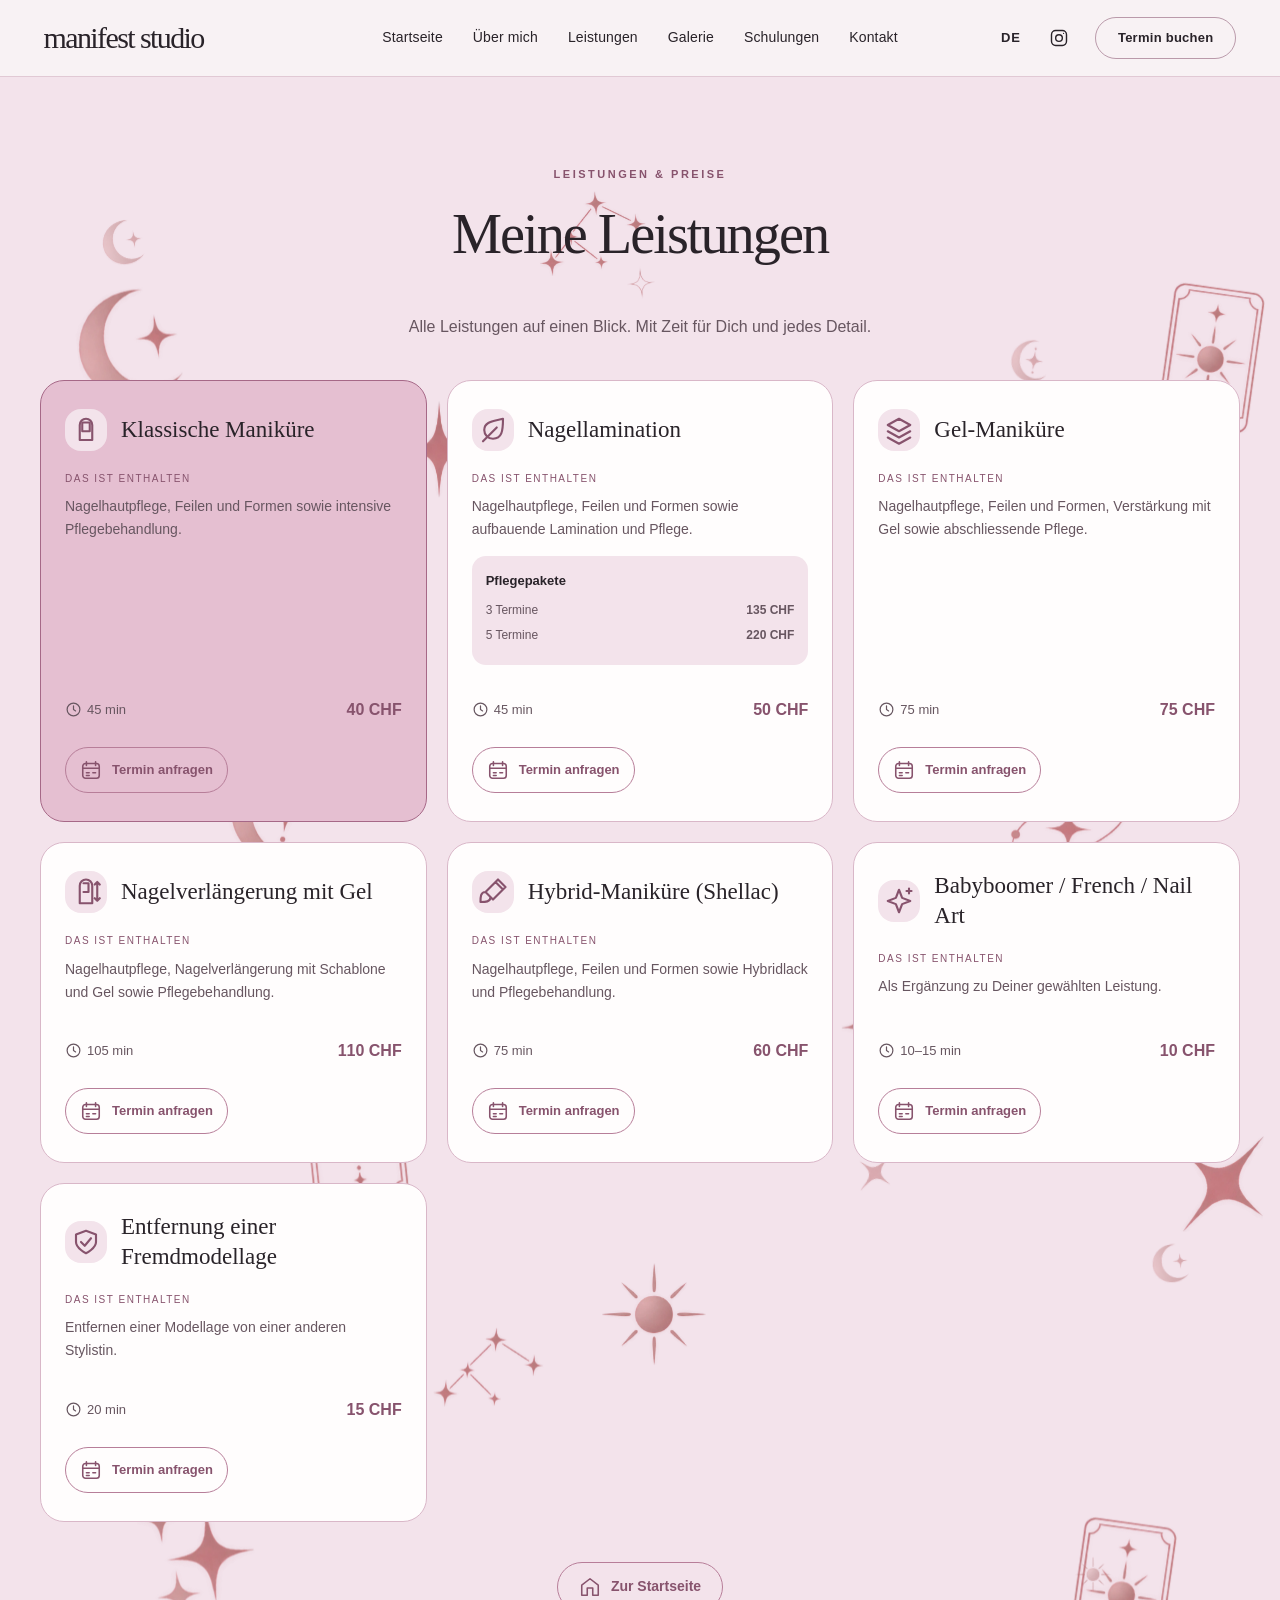
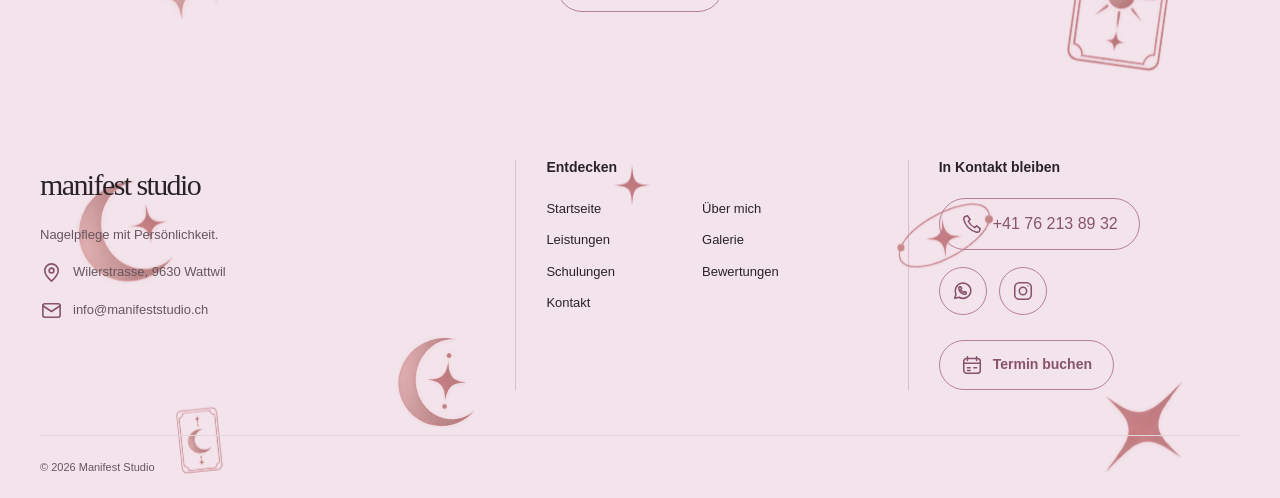
==== commit da7698f5: "Speed up the site and fix Safari on iPhone - Convert hero, portrait, gallery, review images and orna" ====
--- a/prices.html
+++ b/prices.html
@@ -1,7 +1,8 @@
 <!doctype html>
-<html lang="de">
+<html lang="de" translate="no" class="notranslate">
   <head>
     <meta charset="utf-8" />
+    <meta name="google" content="notranslate" />
     <meta
       name="viewport"
       content="width=device-width, initial-scale=1"
@@ -18,10 +19,10 @@
     />
     <link
       rel="stylesheet"
-      href="style.css?v=20261013-1530"
+      href="style.css?v=20261013-1610"
     />
     <script
-      src="translations.js?v=20261013-1530"
+      src="translations.js?v=20261013-1610"
       defer
     ></script>
     <script
@@ -29,7 +30,7 @@
       defer
     ></script>
     <script
-      src="content.js?v=20261013-1530"
+      src="content.js?v=20261013-1610"
       defer
     ></script>
   </head>
@@ -197,38 +198,38 @@
       <section class="section price-page">
 
         <div class="fx-layer site-fx price-global-fx" aria-hidden="true" data-parallax>
-          <span class="fx" style="--x:8%;--y:8%;--w:46;--r:-7deg;--mx:8%;--my:8%;--mw:30;" data-speed=".03"><img src="images/fx/fx-05.png" width="308" height="340" alt="" loading="lazy" /></span>
-          <span class="fx" style="--x:79%;--y:17%;--w:42;--r:8deg;--mx:79%;--my:17%;--mw:28;" data-speed="-.03"><img src="images/fx/fx-12.png" width="301" height="340" alt="" loading="lazy" /></span>
-          <span class="fx" style="--x:22%;--y:30%;--w:34;--r:0deg;--mx:15%;--my:30%;--mw:24;" data-speed=".025"><img src="images/fx/fx-01.png" width="299" height="340" alt="" loading="lazy" /></span>
-          <span class="fx" style="--x:88%;--y:42%;--w:48;--r:-8deg;--mx:82%;--my:42%;--mw:30;" data-speed="-.03"><img src="images/fx/fx-04.png" width="296" height="340" alt="" loading="lazy" /></span>
-          <span class="fx" style="--x:11%;--y:55%;--w:78;--r:2deg;--mx:8%;--my:55%;--mw:42;" data-speed=".025"><img src="images/fx/fx-08.png" width="340" height="209" alt="" loading="lazy" /></span>
-          <span class="fx" style="--x:67%;--y:67%;--w:38;--r:9deg;--mx:68%;--my:67%;--mw:26;" data-speed="-.025"><img src="images/fx/fx-02.png" width="284" height="340" alt="" loading="lazy" /></span>
-          <span class="fx" style="--x:30%;--y:80%;--w:44;--r:-6deg;--mx:18%;--my:80%;--mw:28;" data-speed=".03"><img src="images/fx/fx-09.png" width="219" height="340" alt="" loading="lazy" /></span>
-          <span class="fx" style="--x:84%;--y:92%;--w:40;--r:0deg;--mx:79%;--my:92%;--mw:27;" data-speed="-.03"><img src="images/fx/fx-06.png" width="340" height="335" alt="" loading="lazy" /></span>
-          <span class="fx" style="--x:49%;--y:11%;--w:32;--r:-5deg;--mx:45%;--my:11%;--mw:23;" data-speed=".025"><img src="images/fx/fx-03.png" width="301" height="340" alt="" loading="lazy" /></span>
-          <span class="fx" style="--x:14%;--y:23%;--w:42;--r:10deg;--mx:10%;--my:23%;--mw:28;" data-speed="-.026"><img src="images/fx/fx-10.png" width="220" height="340" alt="" loading="lazy" /></span>
-          <span class="fx" style="--x:73%;--y:36%;--w:38;--r:0deg;--mx:74%;--my:36%;--mw:26;" data-speed=".028"><img src="images/fx/fx-01.png" width="299" height="340" alt="" loading="lazy" /></span>
-          <span class="fx" style="--x:48%;--y:21%;--w:34;--r:7deg;--mx:45%;--my:21%;--mw:24;" data-speed=".04"><img src="images/fx/fx-03.png" width="301" height="340" alt="" loading="lazy" /></span>
-          <span class="fx" style="--x:6%;--y:34%;--w:44;--r:-8deg;--mx:7%;--my:34%;--mw:28;" data-speed="-.043"><img src="images/fx/fx-09.png" width="219" height="340" alt="" loading="lazy" /></span>
-          <span class="fx" style="--x:58%;--y:49%;--w:38;--r:10deg;--mx:57%;--my:49%;--mw:26;" data-speed=".042"><img src="images/fx/fx-02.png" width="284" height="340" alt="" loading="lazy" /></span>
-          <span class="fx" style="--x:90%;--y:73%;--w:40;--r:-5deg;--mx:81%;--my:73%;--mw:27;" data-speed="-.041"><img src="images/fx/fx-05.png" width="308" height="340" alt="" loading="lazy" /></span>
-          <span class="fx fx-large" style="--x:6%;--y:12%;--w:106;--r:-7deg;--mx:6%;--my:12%;--mw:66;" data-speed=".04"><img src="images/fx/fx-05.png" width="308" height="340" alt="" loading="lazy" /></span>
-          <span class="fx fx-large" style="--x:78%;--y:24%;--w:118;--r:5deg;--mx:76%;--my:24%;--mw:72;" data-speed="-.04"><img src="images/fx/fx-08.png" width="340" height="209" alt="" loading="lazy" /></span>
-          <span class="fx fx-large" style="--x:18%;--y:41%;--w:96;--r:9deg;--mx:15%;--my:41%;--mw:60;" data-speed=".038"><img src="images/fx/fx-12.png" width="301" height="340" alt="" loading="lazy" /></span>
-          <span class="fx fx-large" style="--x:66%;--y:58%;--w:104;--r:-6deg;--mx:64%;--my:58%;--mw:64;" data-speed="-.042"><img src="images/fx/fx-04.png" width="296" height="340" alt="" loading="lazy" /></span>
-          <span class="fx fx-large" style="--x:34%;--y:76%;--w:112;--r:3deg;--mx:30%;--my:76%;--mw:68;" data-speed=".04"><img src="images/fx/fx-07.png" width="340" height="256" alt="" loading="lazy" /></span>
-          <span class="fx fx-large" style="--x:84%;--y:90%;--w:98;--r:8deg;--mx:78%;--my:90%;--mw:60;" data-speed="-.038"><img src="images/fx/fx-10.png" width="220" height="340" alt="" loading="lazy" /></span>
+          <span class="fx" style="--x:8%;--y:8%;--w:46;--r:-7deg;--mx:8%;--my:8%;--mw:30;" data-speed=".03"><img src="images/fx/fx-05.webp" width="308" height="340" alt="" loading="lazy" /></span>
+          <span class="fx" style="--x:79%;--y:17%;--w:42;--r:8deg;--mx:79%;--my:17%;--mw:28;" data-speed="-.03"><img src="images/fx/fx-12.webp" width="301" height="340" alt="" loading="lazy" /></span>
+          <span class="fx" style="--x:22%;--y:30%;--w:34;--r:0deg;--mx:15%;--my:30%;--mw:24;" data-speed=".025"><img src="images/fx/fx-01.webp" width="299" height="340" alt="" loading="lazy" /></span>
+          <span class="fx" style="--x:88%;--y:42%;--w:48;--r:-8deg;--mx:82%;--my:42%;--mw:30;" data-speed="-.03"><img src="images/fx/fx-04.webp" width="296" height="340" alt="" loading="lazy" /></span>
+          <span class="fx" style="--x:11%;--y:55%;--w:78;--r:2deg;--mx:8%;--my:55%;--mw:42;" data-speed=".025"><img src="images/fx/fx-08.webp" width="340" height="209" alt="" loading="lazy" /></span>
+          <span class="fx" style="--x:67%;--y:67%;--w:38;--r:9deg;--mx:68%;--my:67%;--mw:26;" data-speed="-.025"><img src="images/fx/fx-02.webp" width="284" height="340" alt="" loading="lazy" /></span>
+          <span class="fx" style="--x:30%;--y:80%;--w:44;--r:-6deg;--mx:18%;--my:80%;--mw:28;" data-speed=".03"><img src="images/fx/fx-09.webp" width="219" height="340" alt="" loading="lazy" /></span>
+          <span class="fx" style="--x:84%;--y:92%;--w:40;--r:0deg;--mx:79%;--my:92%;--mw:27;" data-speed="-.03"><img src="images/fx/fx-06.webp" width="340" height="335" alt="" loading="lazy" /></span>
+          <span class="fx" style="--x:49%;--y:11%;--w:32;--r:-5deg;--mx:45%;--my:11%;--mw:23;" data-speed=".025"><img src="images/fx/fx-03.webp" width="301" height="340" alt="" loading="lazy" /></span>
+          <span class="fx" style="--x:14%;--y:23%;--w:42;--r:10deg;--mx:10%;--my:23%;--mw:28;" data-speed="-.026"><img src="images/fx/fx-10.webp" width="220" height="340" alt="" loading="lazy" /></span>
+          <span class="fx" style="--x:73%;--y:36%;--w:38;--r:0deg;--mx:74%;--my:36%;--mw:26;" data-speed=".028"><img src="images/fx/fx-01.webp" width="299" height="340" alt="" loading="lazy" /></span>
+          <span class="fx" style="--x:48%;--y:21%;--w:34;--r:7deg;--mx:45%;--my:21%;--mw:24;" data-speed=".04"><img src="images/fx/fx-03.webp" width="301" height="340" alt="" loading="lazy" /></span>
+          <span class="fx" style="--x:6%;--y:34%;--w:44;--r:-8deg;--mx:7%;--my:34%;--mw:28;" data-speed="-.043"><img src="images/fx/fx-09.webp" width="219" height="340" alt="" loading="lazy" /></span>
+          <span class="fx" style="--x:58%;--y:49%;--w:38;--r:10deg;--mx:57%;--my:49%;--mw:26;" data-speed=".042"><img src="images/fx/fx-02.webp" width="284" height="340" alt="" loading="lazy" /></span>
+          <span class="fx" style="--x:90%;--y:73%;--w:40;--r:-5deg;--mx:81%;--my:73%;--mw:27;" data-speed="-.041"><img src="images/fx/fx-05.webp" width="308" height="340" alt="" loading="lazy" /></span>
+          <span class="fx fx-large" style="--x:6%;--y:12%;--w:106;--r:-7deg;--mx:6%;--my:12%;--mw:66;" data-speed=".04"><img src="images/fx/fx-05.webp" width="308" height="340" alt="" loading="lazy" /></span>
+          <span class="fx fx-large" style="--x:78%;--y:24%;--w:118;--r:5deg;--mx:76%;--my:24%;--mw:72;" data-speed="-.04"><img src="images/fx/fx-08.webp" width="340" height="209" alt="" loading="lazy" /></span>
+          <span class="fx fx-large" style="--x:18%;--y:41%;--w:96;--r:9deg;--mx:15%;--my:41%;--mw:60;" data-speed=".038"><img src="images/fx/fx-12.webp" width="301" height="340" alt="" loading="lazy" /></span>
+          <span class="fx fx-large" style="--x:66%;--y:58%;--w:104;--r:-6deg;--mx:64%;--my:58%;--mw:64;" data-speed="-.042"><img src="images/fx/fx-04.webp" width="296" height="340" alt="" loading="lazy" /></span>
+          <span class="fx fx-large" style="--x:34%;--y:76%;--w:112;--r:3deg;--mx:30%;--my:76%;--mw:68;" data-speed=".04"><img src="images/fx/fx-07.webp" width="340" height="256" alt="" loading="lazy" /></span>
+          <span class="fx fx-large" style="--x:84%;--y:90%;--w:98;--r:8deg;--mx:78%;--my:90%;--mw:60;" data-speed="-.038"><img src="images/fx/fx-10.webp" width="220" height="340" alt="" loading="lazy" /></span>
 
-          <span class="fx fx-large" style="--x:42%;--y:6%;--w:112;--r:-4deg;--mx:40%;--my:6%;--mw:68;" data-speed=".041"><img src="images/fx/fx-07.png" width="340" height="256" alt="" loading="lazy" /></span>
-          <span class="fx fx-large" style="--x:91%;--y:14%;--w:96;--r:8deg;--mx:82%;--my:14%;--mw:58;" data-speed="-.039"><img src="images/fx/fx-10.png" width="220" height="340" alt="" loading="lazy" /></span>
-          <span class="fx fx-large" style="--x:31%;--y:19%;--w:88;--r:0deg;--mx:26%;--my:19%;--mw:54;" data-speed=".037"><img src="images/fx/fx-01.png" width="299" height="340" alt="" loading="lazy" /></span>
-          <span class="fx fx-large" style="--x:8%;--y:27%;--w:116;--r:-9deg;--mx:7%;--my:27%;--mw:70;" data-speed="-.043"><img src="images/fx/fx-12.png" width="301" height="340" alt="" loading="lazy" /></span>
-          <span class="fx fx-large" style="--x:53%;--y:33%;--w:102;--r:7deg;--mx:50%;--my:33%;--mw:62;" data-speed=".04"><img src="images/fx/fx-05.png" width="308" height="340" alt="" loading="lazy" /></span>
-          <span class="fx fx-large" style="--x:79%;--y:45%;--w:124;--r:2deg;--mx:75%;--my:45%;--mw:74;" data-speed="-.038"><img src="images/fx/fx-08.png" width="340" height="209" alt="" loading="lazy" /></span>
-          <span class="fx fx-large" style="--x:24%;--y:59%;--w:100;--r:-6deg;--mx:20%;--my:59%;--mw:60;" data-speed=".042"><img src="images/fx/fx-09.png" width="219" height="340" alt="" loading="lazy" /></span>
-          <span class="fx fx-large" style="--x:92%;--y:66%;--w:94;--r:10deg;--mx:82%;--my:66%;--mw:58;" data-speed="-.041"><img src="images/fx/fx-02.png" width="284" height="340" alt="" loading="lazy" /></span>
-          <span class="fx fx-large" style="--x:47%;--y:72%;--w:108;--r:0deg;--mx:44%;--my:72%;--mw:64;" data-speed=".039"><img src="images/fx/fx-06.png" width="340" height="335" alt="" loading="lazy" /></span>
-          <span class="fx fx-large" style="--x:11%;--y:88%;--w:118;--r:-7deg;--mx:9%;--my:88%;--mw:70;" data-speed="-.04"><img src="images/fx/fx-04.png" width="296" height="340" alt="" loading="lazy" /></span>
+          <span class="fx fx-large" style="--x:42%;--y:6%;--w:112;--r:-4deg;--mx:40%;--my:6%;--mw:68;" data-speed=".041"><img src="images/fx/fx-07.webp" width="340" height="256" alt="" loading="lazy" /></span>
+          <span class="fx fx-large" style="--x:91%;--y:14%;--w:96;--r:8deg;--mx:82%;--my:14%;--mw:58;" data-speed="-.039"><img src="images/fx/fx-10.webp" width="220" height="340" alt="" loading="lazy" /></span>
+          <span class="fx fx-large" style="--x:31%;--y:19%;--w:88;--r:0deg;--mx:26%;--my:19%;--mw:54;" data-speed=".037"><img src="images/fx/fx-01.webp" width="299" height="340" alt="" loading="lazy" /></span>
+          <span class="fx fx-large" style="--x:8%;--y:27%;--w:116;--r:-9deg;--mx:7%;--my:27%;--mw:70;" data-speed="-.043"><img src="images/fx/fx-12.webp" width="301" height="340" alt="" loading="lazy" /></span>
+          <span class="fx fx-large" style="--x:53%;--y:33%;--w:102;--r:7deg;--mx:50%;--my:33%;--mw:62;" data-speed=".04"><img src="images/fx/fx-05.webp" width="308" height="340" alt="" loading="lazy" /></span>
+          <span class="fx fx-large" style="--x:79%;--y:45%;--w:124;--r:2deg;--mx:75%;--my:45%;--mw:74;" data-speed="-.038"><img src="images/fx/fx-08.webp" width="340" height="209" alt="" loading="lazy" /></span>
+          <span class="fx fx-large" style="--x:24%;--y:59%;--w:100;--r:-6deg;--mx:20%;--my:59%;--mw:60;" data-speed=".042"><img src="images/fx/fx-09.webp" width="219" height="340" alt="" loading="lazy" /></span>
+          <span class="fx fx-large" style="--x:92%;--y:66%;--w:94;--r:10deg;--mx:82%;--my:66%;--mw:58;" data-speed="-.041"><img src="images/fx/fx-02.webp" width="284" height="340" alt="" loading="lazy" /></span>
+          <span class="fx fx-large" style="--x:47%;--y:72%;--w:108;--r:0deg;--mx:44%;--my:72%;--mw:64;" data-speed=".039"><img src="images/fx/fx-06.webp" width="340" height="335" alt="" loading="lazy" /></span>
+          <span class="fx fx-large" style="--x:11%;--y:88%;--w:118;--r:-7deg;--mx:9%;--my:88%;--mw:70;" data-speed="-.04"><img src="images/fx/fx-04.webp" width="296" height="340" alt="" loading="lazy" /></span>
         </div>
         <div class="section-heading">
           <p
@@ -599,12 +600,12 @@
     <footer class="footer">
 
       <div class="fx-layer footer-global-fx" aria-hidden="true" data-parallax>
-        <span class="fx fx-large" style="--x:6%;--y:18%;--w:104;--r:-8deg;--mx:7%;--my:18%;--mw:62;" data-speed=".038"><img src="images/fx/fx-05.png" width="308" height="340" alt="" loading="lazy" /></span>
-        <span class="fx fx-large" style="--x:31%;--y:62%;--w:90;--r:5deg;--mx:28%;--my:62%;--mw:56;" data-speed="-.04"><img src="images/fx/fx-12.png" width="301" height="340" alt="" loading="lazy" /></span>
-        <span class="fx fx-large" style="--x:70%;--y:24%;--w:112;--r:-5deg;--mx:68%;--my:24%;--mw:68;" data-speed=".041"><img src="images/fx/fx-08.png" width="340" height="209" alt="" loading="lazy" /></span>
-        <span class="fx fx-large" style="--x:86%;--y:72%;--w:96;--r:10deg;--mx:78%;--my:72%;--mw:58;" data-speed="-.039"><img src="images/fx/fx-02.png" width="284" height="340" alt="" loading="lazy" /></span>
-        <span class="fx" style="--x:48%;--y:14%;--w:40;--r:0deg;--mx:46%;--my:14%;--mw:28;" data-speed=".036"><img src="images/fx/fx-01.png" width="299" height="340" alt="" loading="lazy" /></span>
-        <span class="fx" style="--x:14%;--y:80%;--w:46;--r:-6deg;--mx:12%;--my:80%;--mw:30;" data-speed="-.037"><img src="images/fx/fx-09.png" width="219" height="340" alt="" loading="lazy" /></span>
+        <span class="fx fx-large" style="--x:6%;--y:18%;--w:104;--r:-8deg;--mx:7%;--my:18%;--mw:62;" data-speed=".038"><img src="images/fx/fx-05.webp" width="308" height="340" alt="" loading="lazy" /></span>
+        <span class="fx fx-large" style="--x:31%;--y:62%;--w:90;--r:5deg;--mx:28%;--my:62%;--mw:56;" data-speed="-.04"><img src="images/fx/fx-12.webp" width="301" height="340" alt="" loading="lazy" /></span>
+        <span class="fx fx-large" style="--x:70%;--y:24%;--w:112;--r:-5deg;--mx:68%;--my:24%;--mw:68;" data-speed=".041"><img src="images/fx/fx-08.webp" width="340" height="209" alt="" loading="lazy" /></span>
+        <span class="fx fx-large" style="--x:86%;--y:72%;--w:96;--r:10deg;--mx:78%;--my:72%;--mw:58;" data-speed="-.039"><img src="images/fx/fx-02.webp" width="284" height="340" alt="" loading="lazy" /></span>
+        <span class="fx" style="--x:48%;--y:14%;--w:40;--r:0deg;--mx:46%;--my:14%;--mw:28;" data-speed=".036"><img src="images/fx/fx-01.webp" width="299" height="340" alt="" loading="lazy" /></span>
+        <span class="fx" style="--x:14%;--y:80%;--w:46;--r:-6deg;--mx:12%;--my:80%;--mw:30;" data-speed="-.037"><img src="images/fx/fx-09.webp" width="219" height="340" alt="" loading="lazy" /></span>
       </div>
       <div class="footer-grid">
         <div class="footer-brand-block">
--- a/style.css
+++ b/style.css
@@ -599,6 +599,7 @@
 }
 .booking-dialog::backdrop {
   background: #27332388;
+  -webkit-backdrop-filter: blur(5px);
   backdrop-filter: blur(5px);
 }
 .booking-dialog h2 {
@@ -879,6 +880,7 @@
 }
 .gallery-dialog::backdrop {
   background: #38222dbb;
+  -webkit-backdrop-filter: blur(8px);
   backdrop-filter: blur(8px);
 }
 .gallery-toolbar {
@@ -969,7 +971,7 @@
   right: 22px;
   width: 18px;
   height: 20px;
-  background: url('images/fx/fx-01.png') center / contain no-repeat;
+  background: url('images/fx/fx-01.webp') center / contain no-repeat;
   content: '';
 }
 .hero-copy {
@@ -1053,7 +1055,7 @@
 }
 .reveal.is-visible {
   opacity: 1;
-  filter: blur(0);
+  filter: none; /* "none", not blur(0): Safari keeps a blurred layer for blur(0) */
   transform: translateY(0);
 }
 .hero .action.reveal {
@@ -2869,7 +2871,7 @@
   right: 24px;
   width: 24px;
   height: 26px;
-  background: url('images/fx/fx-01.png') center / contain no-repeat;
+  background: url('images/fx/fx-01.webp') center / contain no-repeat;
   content: '';
   pointer-events: none;
   animation: cta-sparkle 4.6s ease-in-out infinite;
@@ -2925,7 +2927,7 @@
   right: 22px;
   width: 18px;
   height: 20px;
-  background: url('images/fx/fx-01.png') center / contain no-repeat;
+  background: url('images/fx/fx-01.webp') center / contain no-repeat;
   content: '';
   pointer-events: none;
   animation: none !important;
@@ -2959,7 +2961,8 @@
   .hero-photo > img { width: 100%; height: 100%; object-fit: cover; object-position: 17% 18%; border-radius: 0; }
   .header-overlay:not(.is-solid):not(.menu-open) { background: transparent !important; border-bottom-color: transparent !important; box-shadow: none !important; backdrop-filter: none !important; -webkit-backdrop-filter: none !important; }
   .hero-copy { position: absolute; inset: auto 0 0 0; width: 100%; height: auto; min-height: 0; padding: 0 22px clamp(34px, 6svh, 54px); justify-content: flex-end; background: none !important; clip-path: none; }
-  .hero-copy::before { display: block !important; inset: -22px 8px 12px 8px; border-radius: 26px; background: rgba(249,232,240,.66); filter: blur(16px); opacity: .86; }
+  /* Soft pink glow behind the text. A gradient fades out by itself, so no blur filter is needed (Safari on iPhone renders large blur filters badly). */
+  .hero-copy::before { display: block !important; inset: -38px -8px -4px -8px; border-radius: 26px; background: radial-gradient(ellipse closest-side, rgba(249,232,240,.66) 0%, rgba(249,232,240,.66) 62%, rgba(249,232,240,0) 100%); filter: none; opacity: .86; }
   .hero-copy .eyebrow { margin-bottom: 8px; font-size: 8px; }
   .hero-copy h1 { font-size: clamp(32px, 9.4vw, 44px); line-height: .96; }
   .hero-copy h1 em { margin-top: 8px; font-size: .67em; }
@@ -3343,3 +3346,15 @@
     height: 17px;
   }
 }
+
+/* Safari on iPhone: keep the same ornaments, size and motion, but cost less memory. */
+@media (max-width: 1100px) {
+  /* The parallax drift is switched off on phones/tablets, so a permanent GPU layer per ornament is wasted memory. */
+  .fx {
+    will-change: auto;
+  }
+}
+/* Set from content.js: ornaments that are scrolled out of view stop animating. They resume when they come back. */
+.fx.fx-paused img {
+  animation-play-state: paused !important;
+}
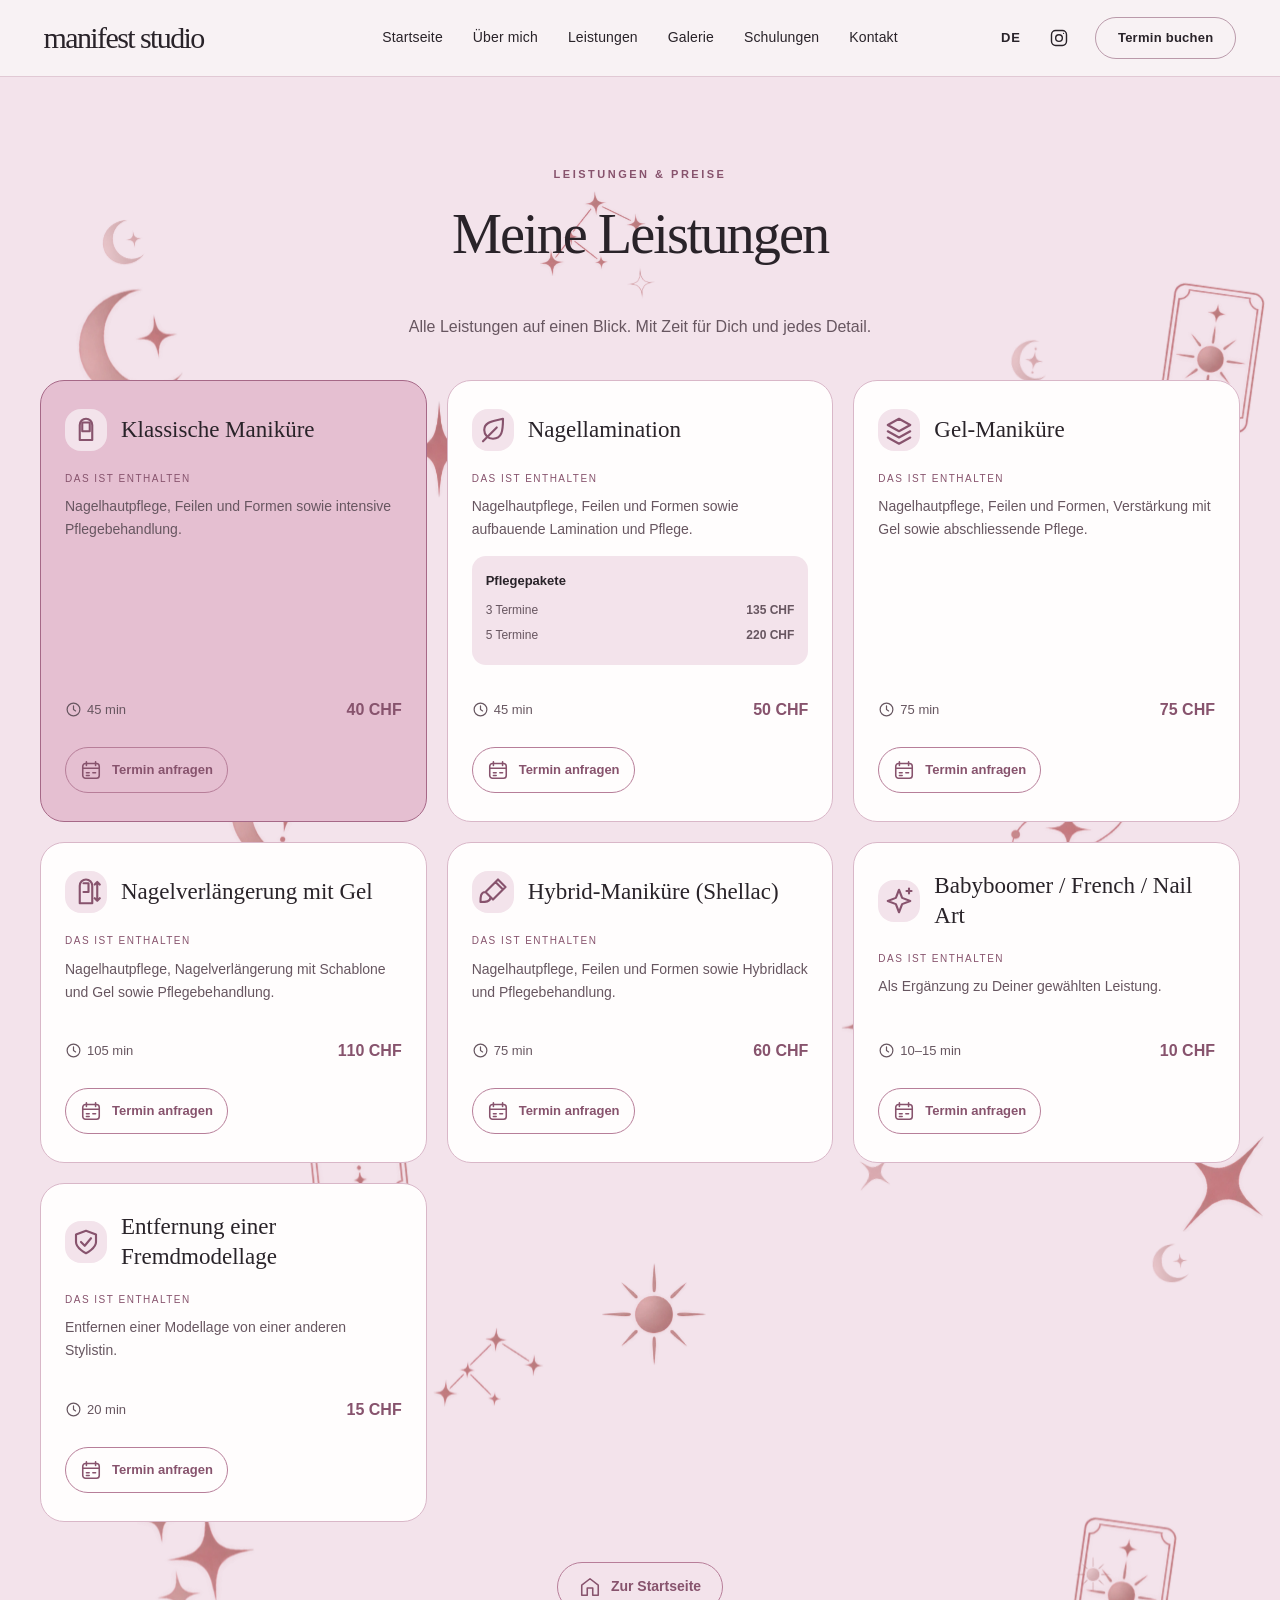
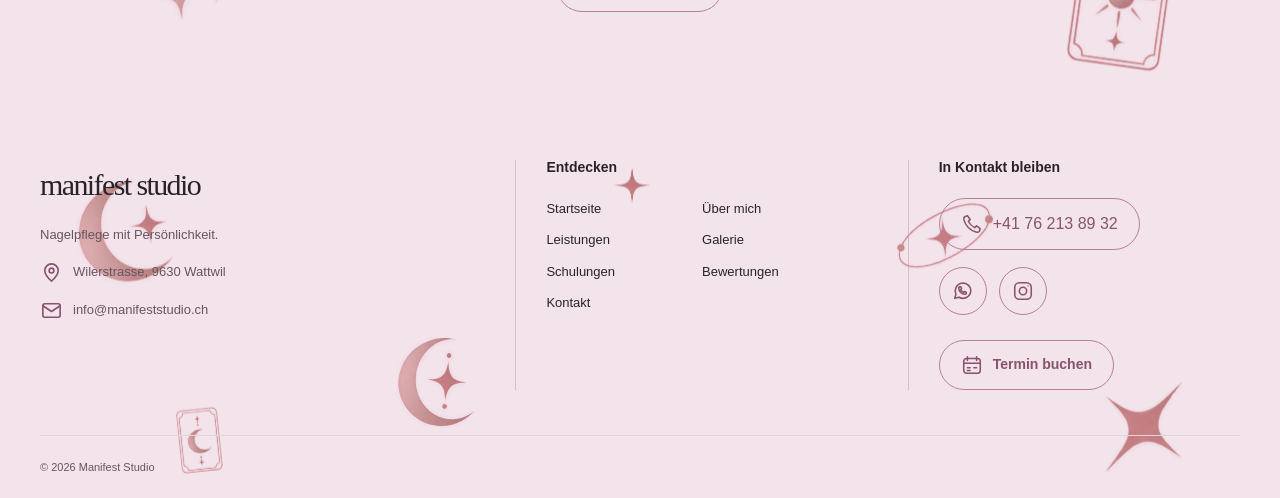
==== commit 1990363b: "Add email option to the booking dialog Fourth button "E-Mail schreiben" (mailto:info@manifeststudio." ====
--- a/prices.html
+++ b/prices.html
@@ -815,6 +815,17 @@
           >
             <use href="icons.svg#phone"></use></svg
           ><span data-t="call"></span
+        ></a
+        ><a
+          href="mailto:info@manifeststudio.ch"
+          class="action"
+          ><svg
+            class="icon"
+            aria-hidden="true"
+            focusable="false"
+          >
+            <use href="icons.svg#mail"></use></svg
+          ><span data-t="chatLabel"></span
         ></a>
       </div>
     </dialog>
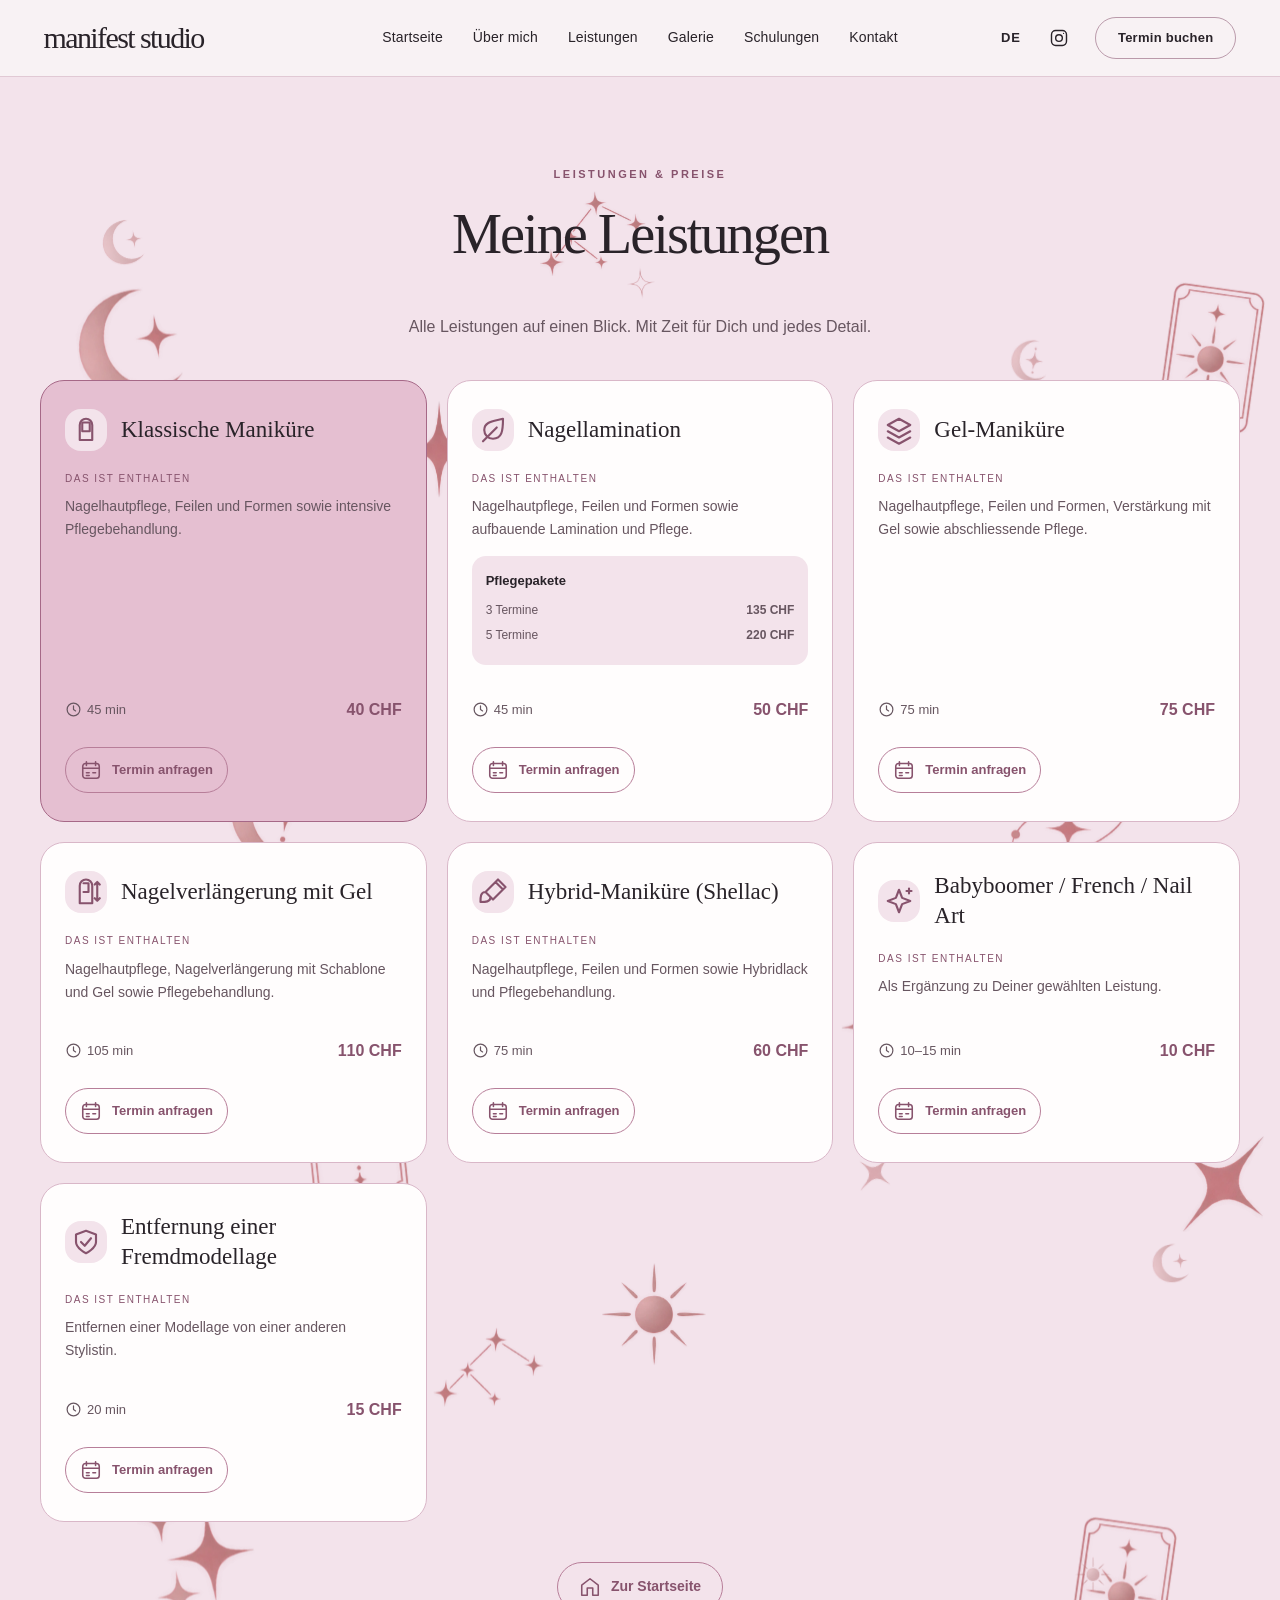
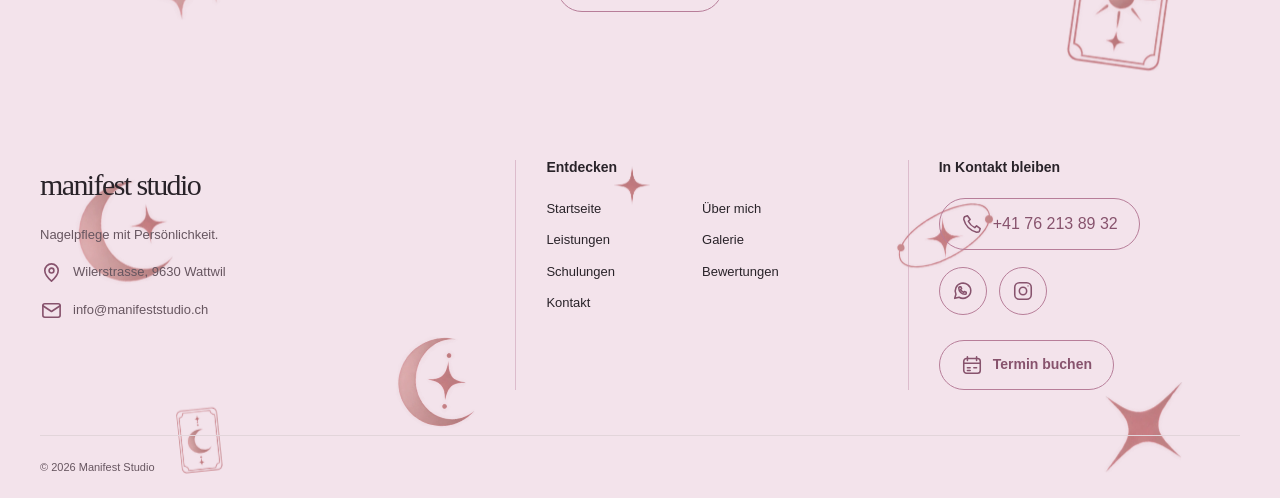
==== commit 495eb582: "Give the hero text more room Looser line-height in the headline and motto, larger gaps between the e" ====
--- a/prices.html
+++ b/prices.html
@@ -19,7 +19,7 @@
     />
     <link
       rel="stylesheet"
-      href="style.css?v=20261013-1610"
+      href="style.css?v=20261013-1640"
     />
     <script
       src="translations.js?v=20261013-1610"
--- a/style.css
+++ b/style.css
@@ -3358,3 +3358,53 @@
 .fx.fx-paused img {
   animation-play-state: paused !important;
 }
+
+/* Hero text: more room between the lines and between the blocks (headline, motto, description, place, button). */
+@media (min-width: 761px) {
+  .hero-copy .eyebrow {
+    margin-bottom: 26px;
+  }
+  .hero-copy h1 {
+    line-height: 1.06;
+  }
+  .hero-copy h1 em {
+    margin-top: 24px;
+    line-height: 1.14;
+  }
+  .hero-copy .hero-description {
+    margin-top: 30px;
+    font-size: clamp(14px, 1.05vw, 16px);
+    line-height: 1.65;
+  }
+  .hero-copy .location-tag {
+    margin-top: 16px;
+  }
+  .hero-copy .action {
+    margin-top: 32px;
+  }
+}
+@media (max-width: 760px) {
+  .hero-copy .eyebrow {
+    margin-bottom: 14px;
+    font-size: 9px;
+  }
+  .hero-copy h1 {
+    line-height: 1.06;
+  }
+  .hero-copy h1 em {
+    margin-top: 14px;
+    line-height: 1.15;
+  }
+  .hero-copy .hero-description {
+    max-width: 84%; /* leaves room for the round buttons on the right */
+    margin-top: 18px;
+    font-size: 14px;
+    line-height: 1.55;
+  }
+  .hero-copy .location-tag {
+    margin-top: 12px;
+  }
+  .hero .action {
+    margin-top: 20px;
+  }
+}
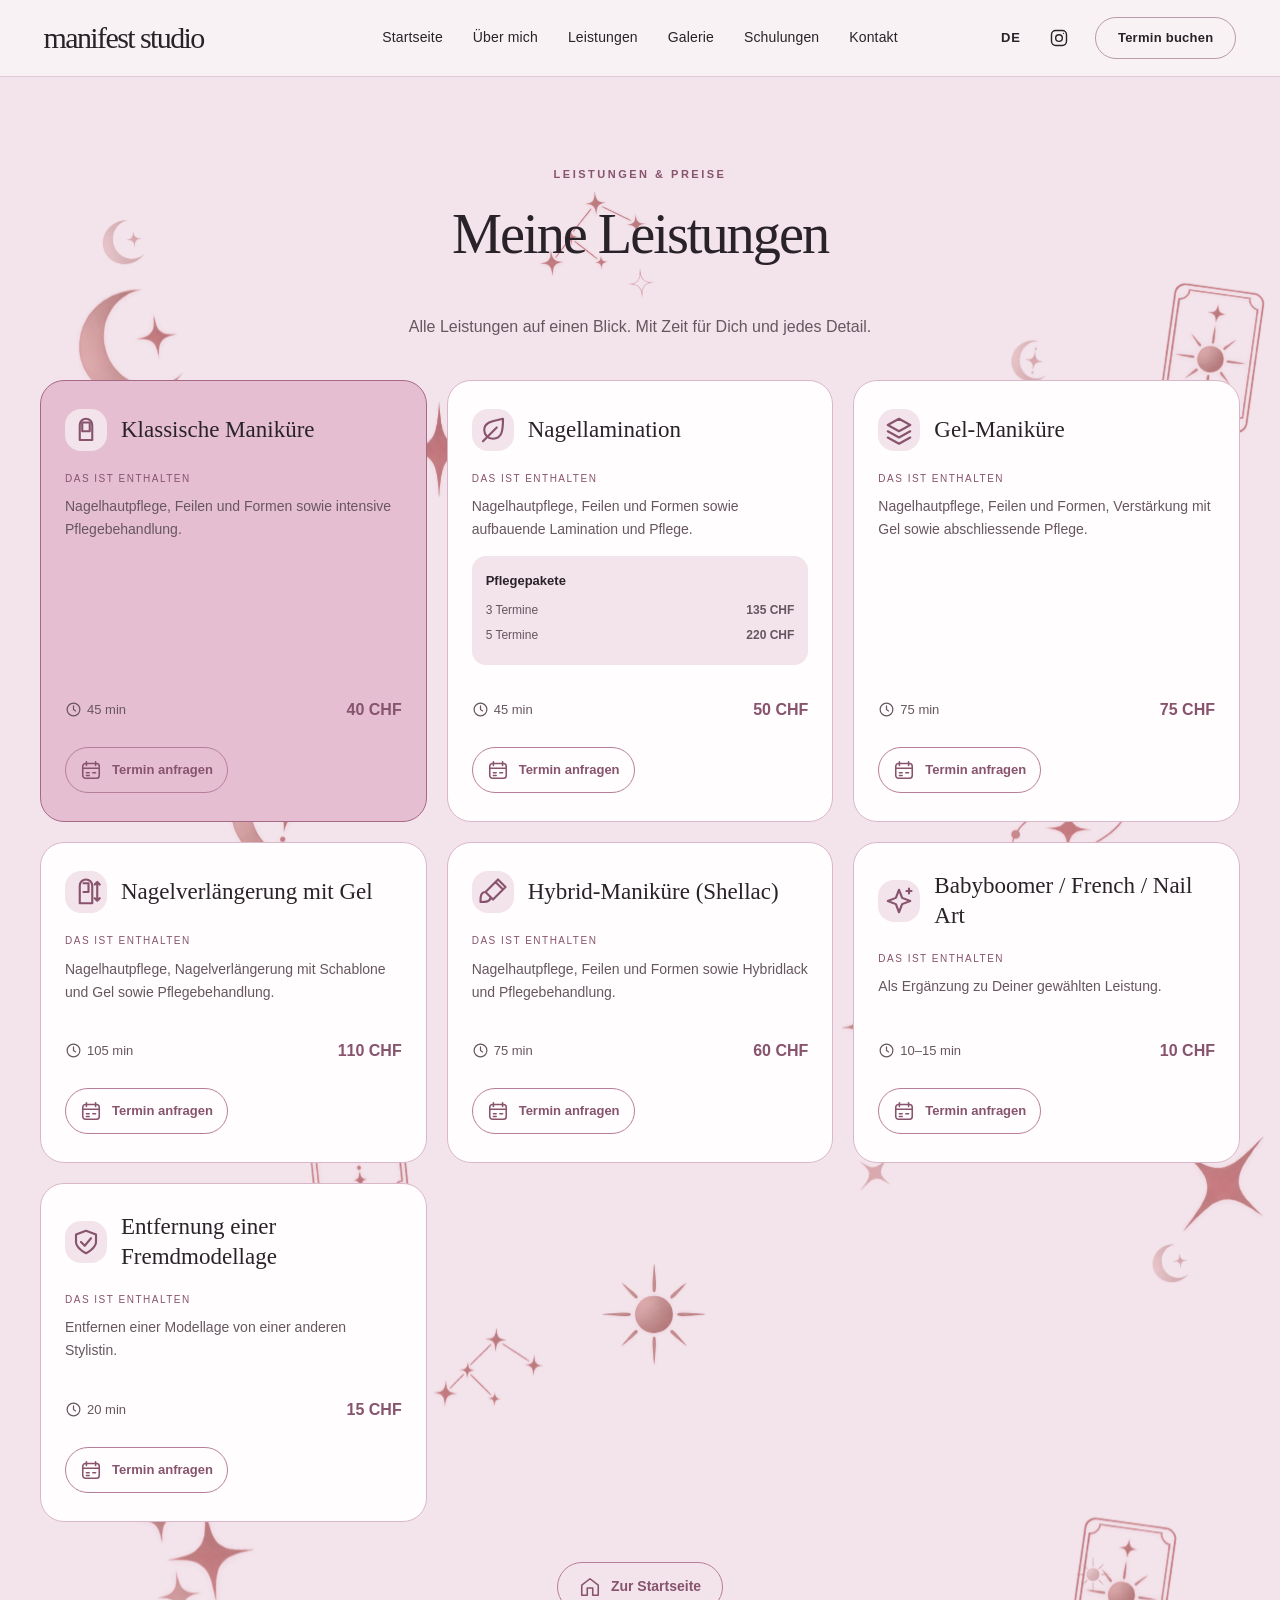
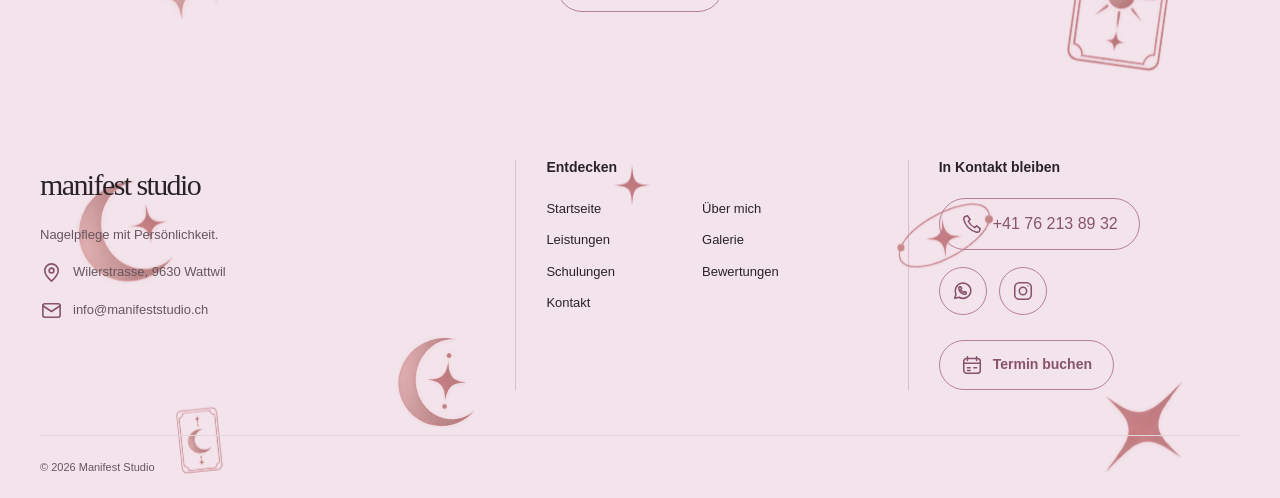
==== commit cfec8f78: "Make the hero text spacing follow the window height The last spacing change used fixed pixel gaps, w" ====
--- a/prices.html
+++ b/prices.html
@@ -19,7 +19,7 @@
     />
     <link
       rel="stylesheet"
-      href="style.css?v=20261013-1640"
+      href="style.css?v=20261013-1700"
     />
     <script
       src="translations.js?v=20261013-1610"
--- a/style.css
+++ b/style.css
@@ -3359,52 +3359,53 @@
   animation-play-state: paused !important;
 }
 
-/* Hero text: more room between the lines and between the blocks (headline, motto, description, place, button). */
+/* Hero text: more room between the lines and between the blocks (headline, motto, description, place, button).
+   Gaps and the description size follow the window height (vh/svh), so on a short window they shrink and everything still fits. */
 @media (min-width: 761px) {
   .hero-copy .eyebrow {
-    margin-bottom: 26px;
+    margin-bottom: clamp(14px, 3vh, 28px);
   }
   .hero-copy h1 {
     line-height: 1.06;
   }
   .hero-copy h1 em {
-    margin-top: 24px;
+    margin-top: clamp(10px, 2.6vh, 26px);
     line-height: 1.14;
   }
   .hero-copy .hero-description {
-    margin-top: 30px;
-    font-size: clamp(14px, 1.05vw, 16px);
+    margin-top: clamp(12px, 3.2vh, 32px);
+    font-size: clamp(13px, min(1.05vw, 1.9vh), 16px);
     line-height: 1.65;
   }
   .hero-copy .location-tag {
-    margin-top: 16px;
+    margin-top: clamp(8px, 1.8vh, 16px);
   }
   .hero-copy .action {
-    margin-top: 32px;
+    margin-top: clamp(12px, 3.3vh, 34px);
   }
 }
 @media (max-width: 760px) {
   .hero-copy .eyebrow {
-    margin-bottom: 14px;
+    margin-bottom: clamp(8px, 1.7svh, 14px);
     font-size: 9px;
   }
   .hero-copy h1 {
     line-height: 1.06;
   }
   .hero-copy h1 em {
-    margin-top: 14px;
+    margin-top: clamp(8px, 1.7svh, 14px);
     line-height: 1.15;
   }
   .hero-copy .hero-description {
     max-width: 84%; /* leaves room for the round buttons on the right */
-    margin-top: 18px;
+    margin-top: clamp(10px, 2.1svh, 18px);
     font-size: 14px;
     line-height: 1.55;
   }
   .hero-copy .location-tag {
-    margin-top: 12px;
+    margin-top: clamp(8px, 1.4svh, 12px);
   }
   .hero .action {
-    margin-top: 20px;
-  }
-}
+    margin-top: clamp(12px, 2.4svh, 20px);
+  }
+}
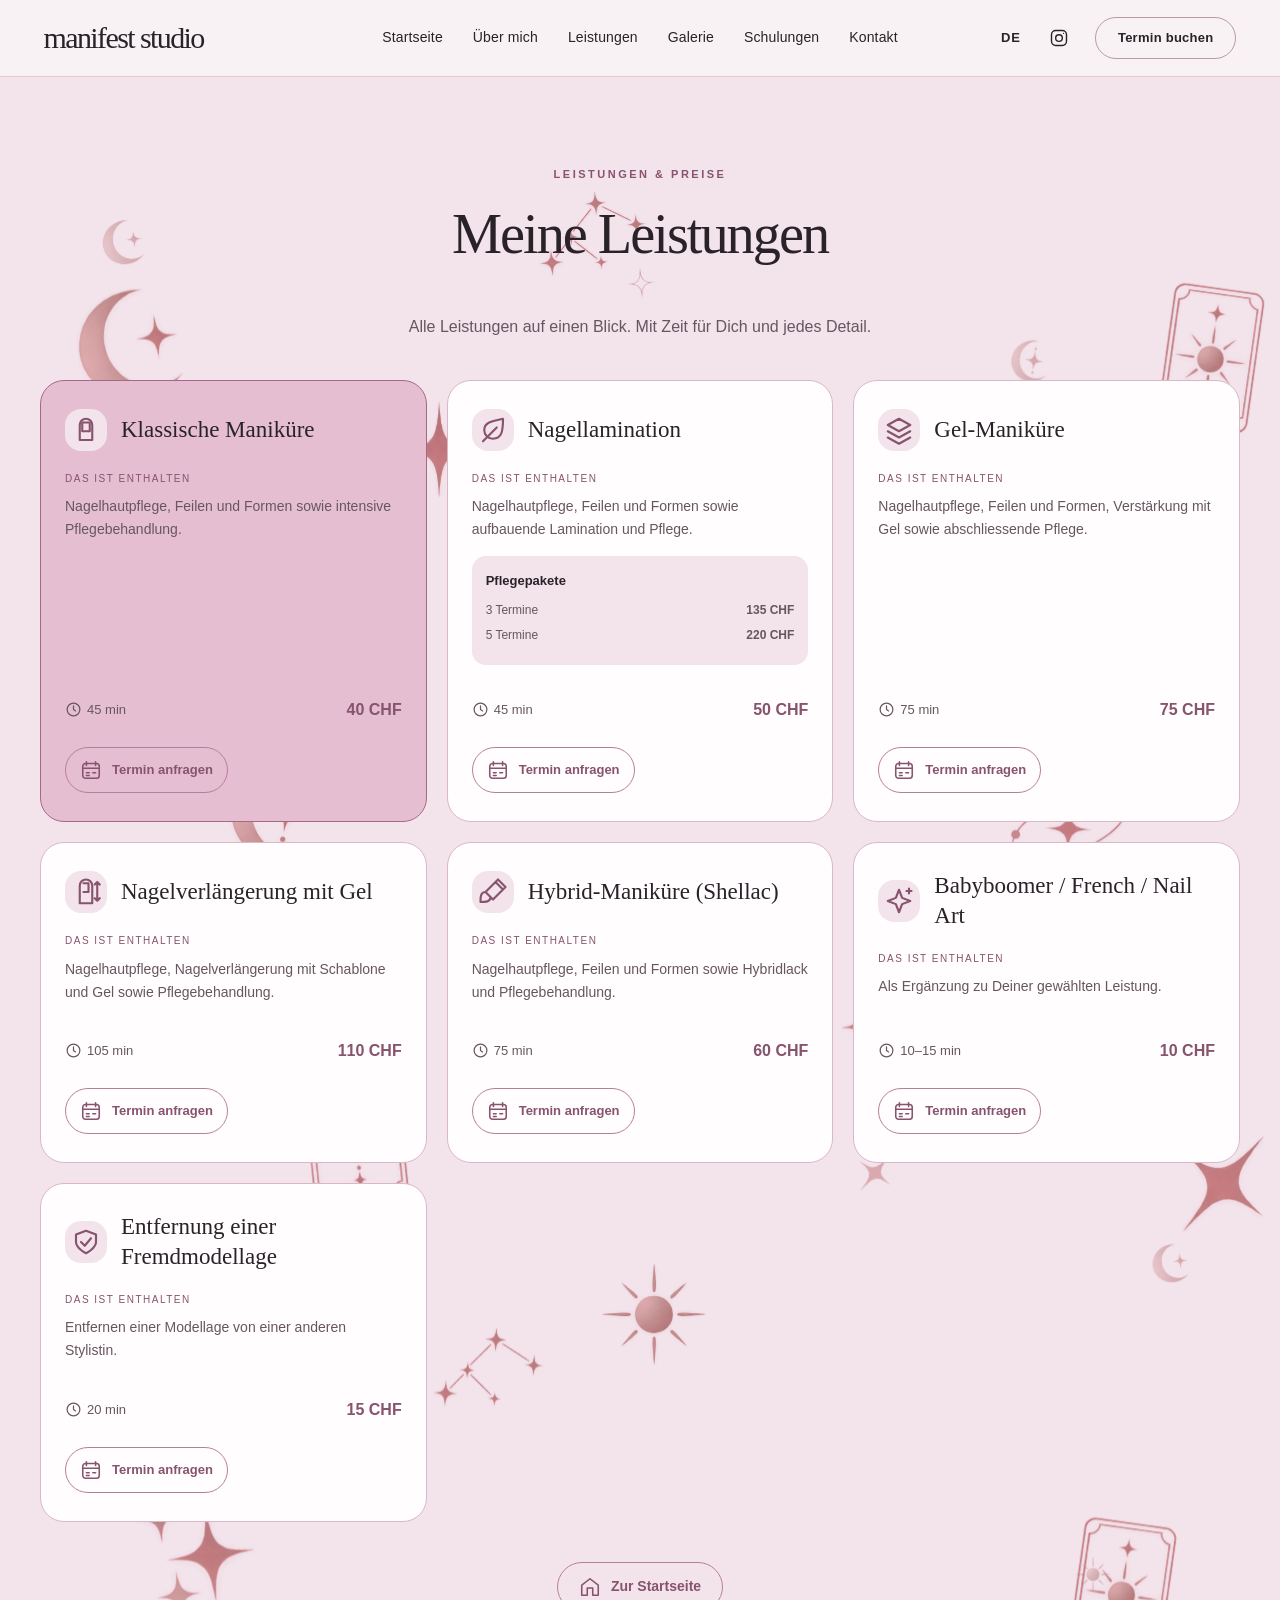
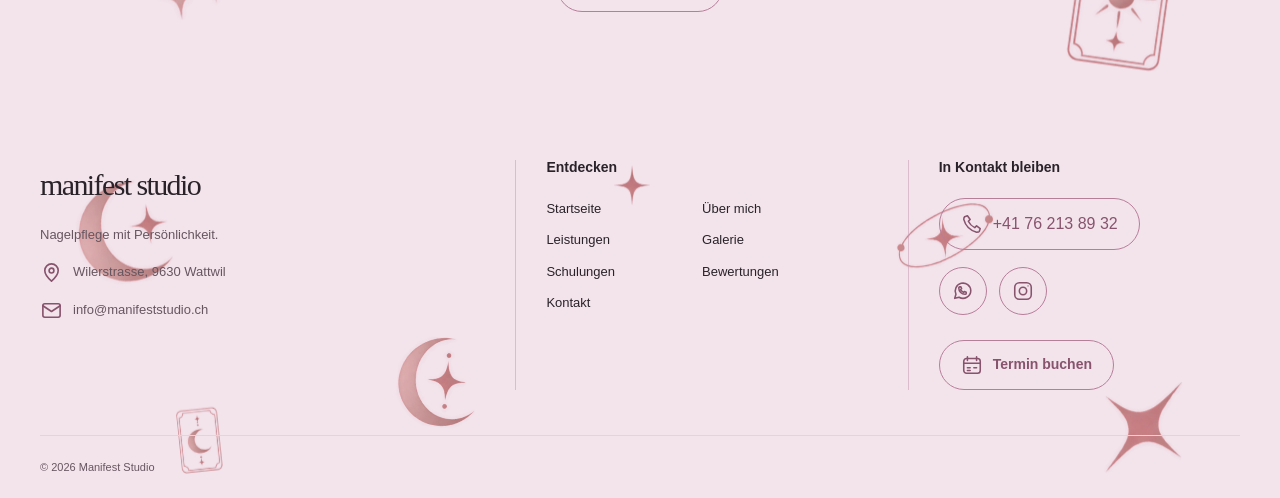
==== commit 6cf0a643: "Size the hero text from the visible height (svh), not vh The hero box is 100svh tall, but the text s" ====
--- a/prices.html
+++ b/prices.html
@@ -19,7 +19,7 @@
     />
     <link
       rel="stylesheet"
-      href="style.css?v=20261013-1700"
+      href="style.css?v=20261013-1745"
     />
     <script
       src="translations.js?v=20261013-1610"
--- a/style.css
+++ b/style.css
@@ -985,18 +985,18 @@
   justify-self: end;
   width: min(48%, 720px);
   min-width: 0;
-  padding: calc(var(--header-h, 77px) + 2vh) clamp(30px, 5vw, 90px) 3vh 30px;
+  padding: calc(var(--header-h, 77px) + 2svh) clamp(30px, 5vw, 90px) 3svh 30px;
   color: #fffafc;
   text-shadow: 0 3px 28px rgba(24, 12, 18, 0.3);
 }
 .hero-copy .eyebrow {
-  margin-bottom: clamp(18px, 3vh, 40px);
+  margin-bottom: clamp(18px, 3svh, 40px);
   color: var(--rose-text);
 }
 .hero-copy h1 {
   margin: 0;
   color: #fffafc;
-  font-size: clamp(30px, min(4.6vw, 8vh), 84px);
+  font-size: clamp(30px, min(4.6vw, 8svh), 84px);
   line-height: 1;
 }
 .hero-copy h1 > span {
@@ -1004,7 +1004,7 @@
 }
 .hero-copy h1 em {
   display: block;
-  margin-top: clamp(14px, 2.5vh, 30px);
+  margin-top: clamp(14px, 2.5svh, 30px);
   color: var(--rose-text);
   font-size: 0.68em;
   font-style: italic;
@@ -1018,7 +1018,7 @@
   content: '.';
 }
 .hero-copy .hero-description {
-  margin: clamp(18px, 3.5vh, 40px) 0 0;
+  margin: clamp(18px, 3.5svh, 40px) 0 0;
   color: rgba(255, 250, 252, 0.86);
 }
 .hero-copy .location-tag {
@@ -1026,7 +1026,7 @@
   color: var(--rose-text);
 }
 .hero .action {
-  margin-top: clamp(16px, 3vh, 34px);
+  margin-top: clamp(16px, 3svh, 34px);
   color: #fffafc;
   border-color: rgba(255, 250, 252, 0.72);
   background: rgba(255, 255, 255, 0.08);
@@ -2379,30 +2379,30 @@
   .hero-copy {
     width: min(52%, 790px);
     justify-self: end;
-    transform: translate(-10vw, -5vh);
+    transform: translate(-10vw, -5svh);
     padding-right: 0;
   }
 
   .hero-copy .eyebrow {
     font-size: 11px;
     letter-spacing: .22em;
-    margin-bottom: clamp(18px, 2.4vh, 30px);
+    margin-bottom: clamp(18px, 2.4svh, 30px);
   }
 
   .hero-copy h1 {
-    font-size: clamp(46px, min(5.35vw, 8.8vh), 94px);
+    font-size: clamp(46px, min(5.35vw, 8.8svh), 94px);
     line-height: .96;
   }
 
   .hero-copy h1 em {
-    margin-top: clamp(14px, 2vh, 24px);
+    margin-top: clamp(14px, 2svh, 24px);
     font-size: .72em;
     line-height: 1.02;
   }
 
   .hero-copy .hero-description {
     max-width: 520px;
-    margin-top: clamp(18px, 2.5vh, 28px);
+    margin-top: clamp(18px, 2.5svh, 28px);
     font-size: 16px;
     line-height: 1.5;
   }
@@ -2514,7 +2514,7 @@
 @media (min-width: 761px) {
   .hero-copy {
     position: absolute;
-    top: clamp(105px, 14vh, 155px);
+    top: clamp(105px, 14svh, 155px);
     right: clamp(54px, 7vw, 138px);
     width: clamp(420px, 36vw, 640px);
     max-width: 640px;
@@ -2527,7 +2527,7 @@
 }
 @media (min-width: 761px) and (max-width: 1180px) {
   .hero-copy {
-    top: clamp(95px, 12vh, 125px);
+    top: clamp(95px, 12svh, 125px);
     right: clamp(34px, 4vw, 58px);
     width: min(45vw, 500px);
   }
@@ -2704,23 +2704,23 @@
 
   .hero-copy .eyebrow {
     font-size: clamp(8px, .72vw, 11px);
-    margin-bottom: clamp(12px, 1.7vh, 22px);
+    margin-bottom: clamp(12px, 1.7svh, 22px);
   }
 
   .hero-copy h1 {
-    font-size: clamp(38px, min(4.55vw, 7.4vh), 76px);
+    font-size: clamp(38px, min(4.55vw, 7.4svh), 76px);
     line-height: .96;
   }
 
   .hero-copy h1 em {
-    margin-top: clamp(10px, 1.5vh, 18px);
+    margin-top: clamp(10px, 1.5svh, 18px);
     font-size: .72em;
     line-height: 1.01;
   }
 
   .hero-copy .hero-description {
     max-width: 100%;
-    margin-top: clamp(14px, 1.9vh, 22px);
+    margin-top: clamp(14px, 1.9svh, 22px);
     font-size: clamp(12px, .95vw, 16px);
     line-height: 1.45;
   }
@@ -2731,9 +2731,9 @@
   }
 
   .hero .action {
-    margin-top: clamp(14px, 1.8vh, 20px);
+    margin-top: clamp(14px, 1.8svh, 20px);
     font-size: clamp(11px, .85vw, 14px);
-    padding: clamp(10px, 1.2vh, 14px) clamp(18px, 1.6vw, 28px);
+    padding: clamp(10px, 1.2svh, 14px) clamp(18px, 1.6vw, 28px);
   }
 }
 
@@ -3273,15 +3273,15 @@
 
 /* Hero copy rhythm + slightly smaller CTA on every viewport. */
 .hero-copy .eyebrow {
-  margin-bottom: clamp(16px, 2vh, 26px);
+  margin-bottom: clamp(16px, 2svh, 26px);
 }
 
 .hero-copy h1 em {
-  margin-top: clamp(12px, 1.8vh, 22px);
+  margin-top: clamp(12px, 1.8svh, 22px);
 }
 
 .hero-copy .hero-description {
-  margin-top: clamp(18px, 2.35vh, 28px);
+  margin-top: clamp(18px, 2.35svh, 28px);
 }
 
 .hero-copy .location-tag {
@@ -3289,7 +3289,7 @@
 }
 
 .hero .action {
-  margin-top: clamp(16px, 2.1vh, 24px);
+  margin-top: clamp(16px, 2.1svh, 24px);
   padding: 13px 25px 11px;
   font-size: clamp(18px, 1.95vw, 28px);
 }
@@ -3363,25 +3363,25 @@
    Gaps and the description size follow the window height (vh/svh), so on a short window they shrink and everything still fits. */
 @media (min-width: 761px) {
   .hero-copy .eyebrow {
-    margin-bottom: clamp(14px, 3vh, 28px);
+    margin-bottom: clamp(14px, 3svh, 28px);
   }
   .hero-copy h1 {
     line-height: 1.06;
   }
   .hero-copy h1 em {
-    margin-top: clamp(10px, 2.6vh, 26px);
+    margin-top: clamp(10px, 2.6svh, 26px);
     line-height: 1.14;
   }
   .hero-copy .hero-description {
-    margin-top: clamp(12px, 3.2vh, 32px);
-    font-size: clamp(13px, min(1.05vw, 1.9vh), 16px);
+    margin-top: clamp(12px, 3.2svh, 32px);
+    font-size: clamp(13px, min(1.05vw, 1.9svh), 16px);
     line-height: 1.65;
   }
   .hero-copy .location-tag {
-    margin-top: clamp(8px, 1.8vh, 16px);
+    margin-top: clamp(8px, 1.8svh, 16px);
   }
   .hero-copy .action {
-    margin-top: clamp(12px, 3.3vh, 34px);
+    margin-top: clamp(12px, 3.3svh, 34px);
   }
 }
 @media (max-width: 760px) {
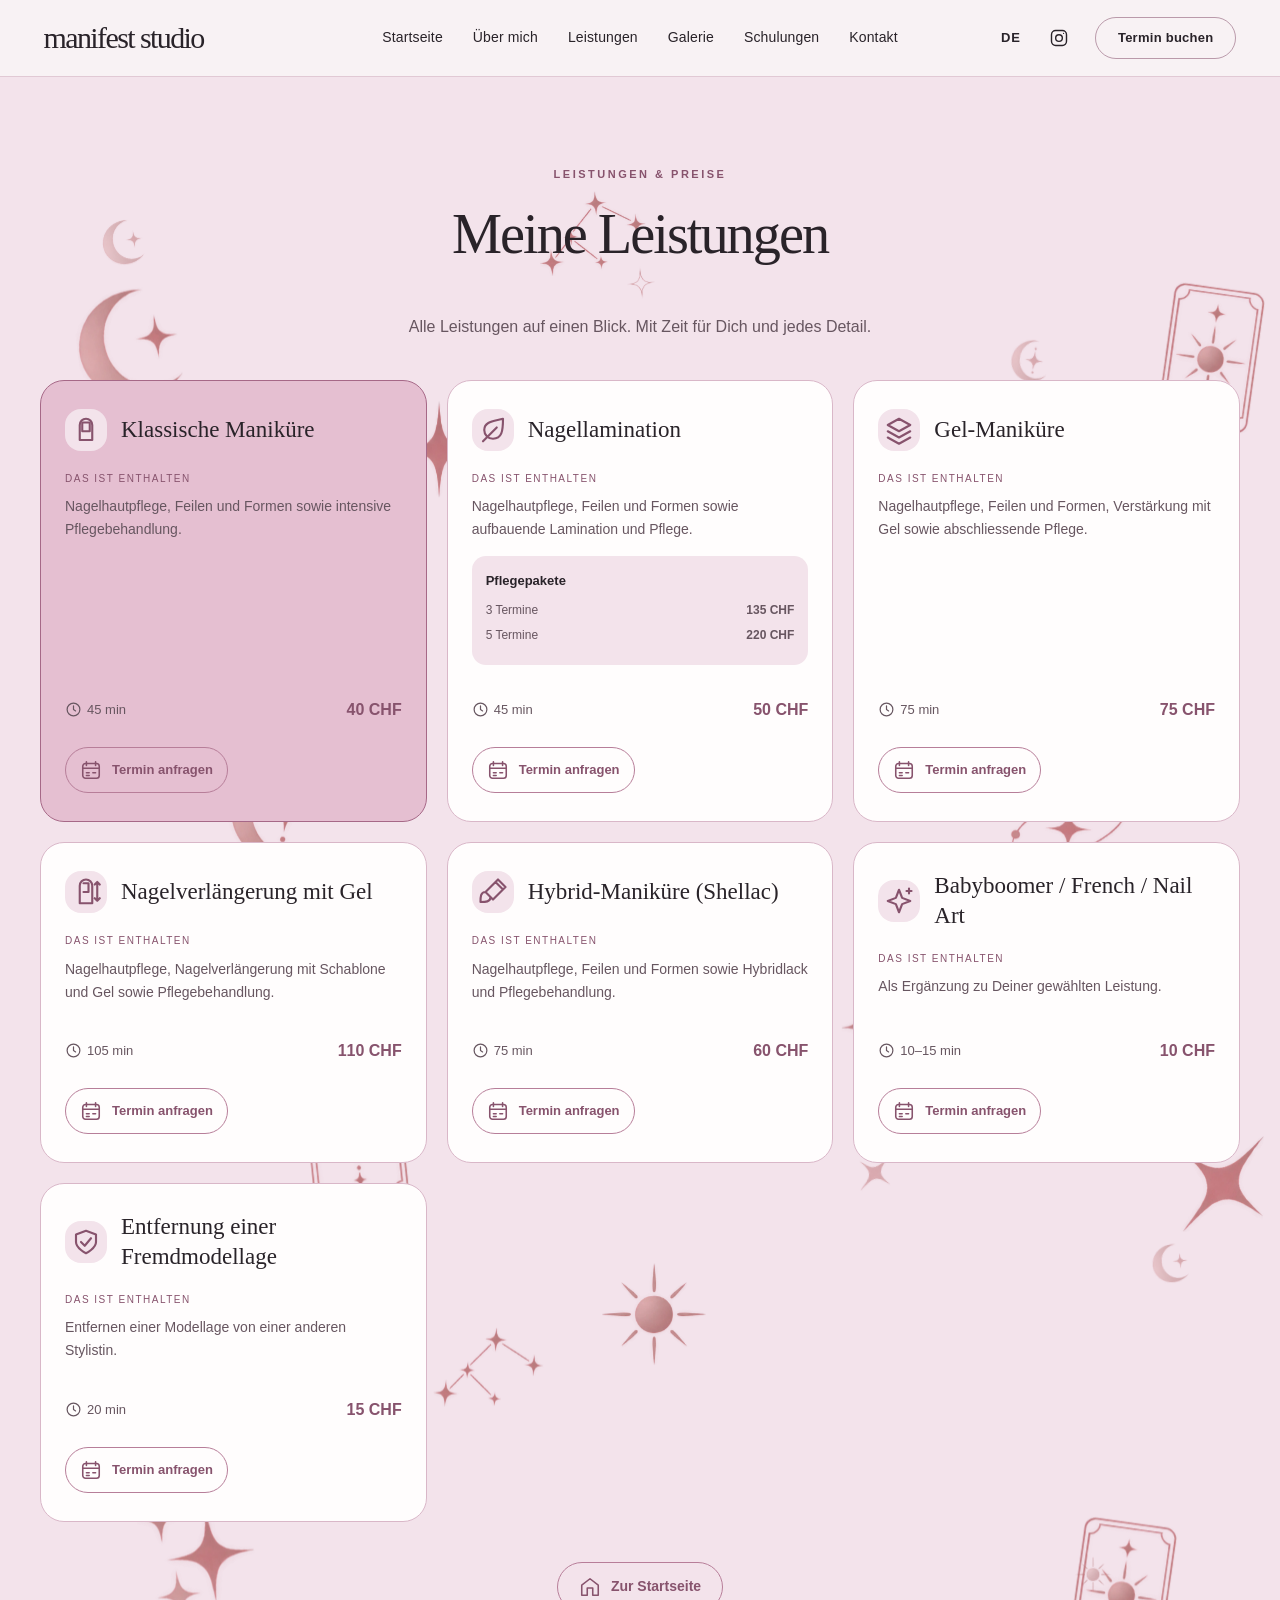
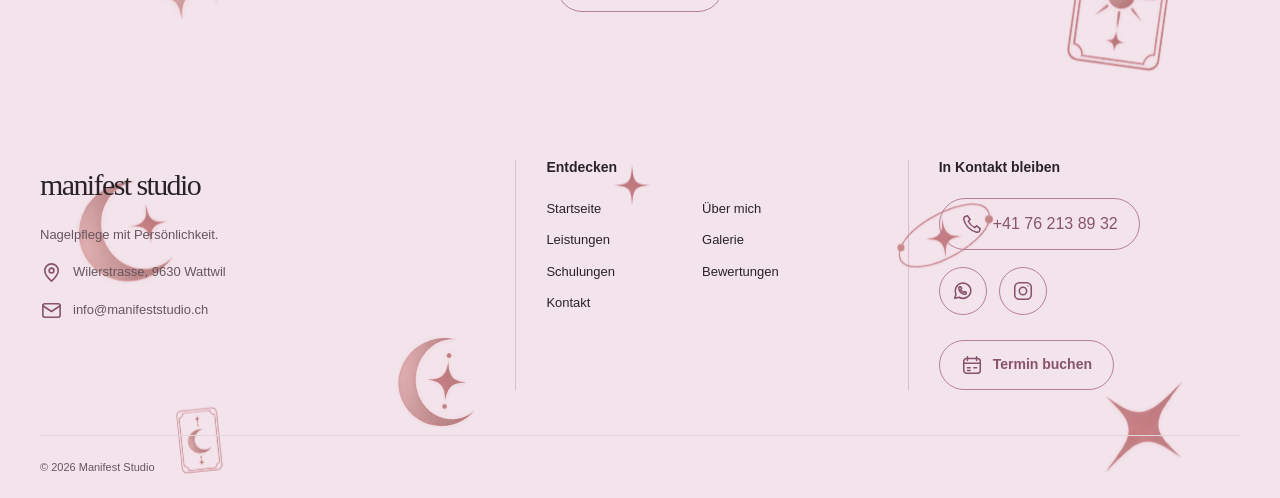
==== commit 4151b284: "Hero: scale the text block down to fit the visible hero box fitHeroCopy() measures the text column a" ====
--- a/prices.html
+++ b/prices.html
@@ -19,7 +19,7 @@
     />
     <link
       rel="stylesheet"
-      href="style.css?v=20261013-1745"
+      href="style.css?v=20261013-1855"
     />
     <script
       src="translations.js?v=20261013-1610"
@@ -30,7 +30,7 @@
       defer
     ></script>
     <script
-      src="content.js?v=20261013-1610"
+      src="content.js?v=20261013-1855"
       defer
     ></script>
   </head>
--- a/style.css
+++ b/style.css
@@ -3409,3 +3409,9 @@
     margin-top: clamp(12px, 2.4svh, 20px);
   }
 }
+
+/* Hero text fit: content.js sets --hero-fit (0.4-1) when the text is taller than the visible hero box. */
+@media (min-width: 761px) {
+  .hero-copy > * { zoom: var(--hero-fit, 1); }
+}
+.hero.is-measuring .hero-copy .reveal { transform: none !important; filter: none !important; transition: none !important; }
